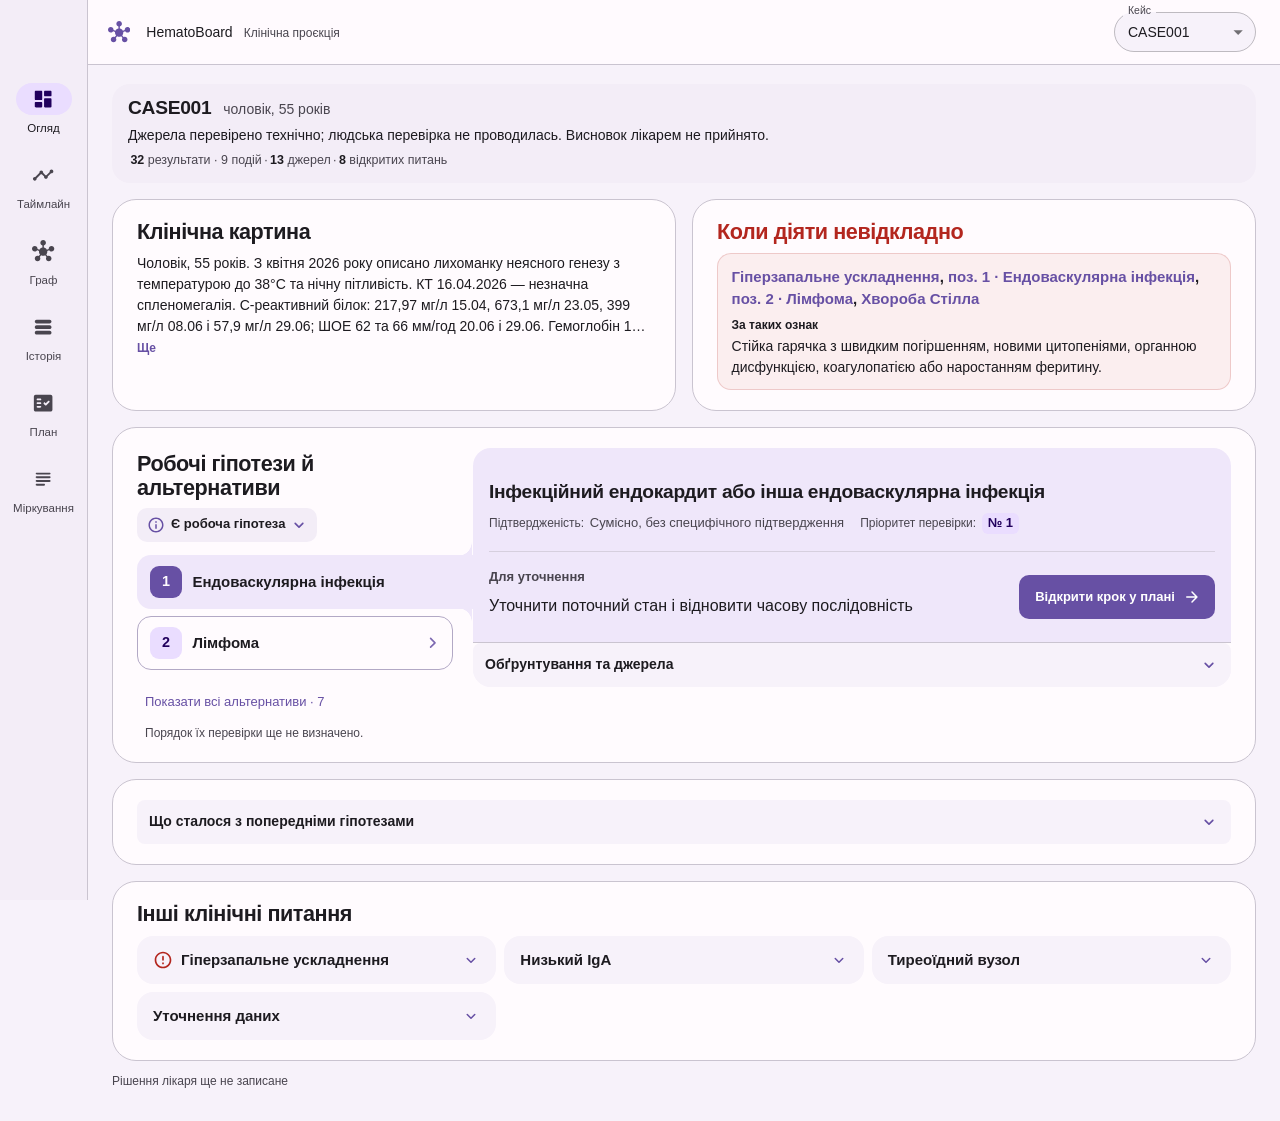
==== index.html @ 79c90463 "chore: publish dashboard 0.2.9.43" ====
<!doctype html>
<html lang="uk">
  <head>
    <meta charset="UTF-8" />
    <meta name="viewport" content="width=device-width, initial-scale=1.0" />
    <meta name="theme-color" content="#f9f7fb" />
    <meta name="description" content="HematoBoard v2 — read-only клінічна проєкція з джерельними опорами та протоколом міркувань." />
    <link rel="icon" href="./favicon.svg" type="image/svg+xml" />
    <title>HematoBoard v2 · Клінічна проєкція</title>
    <script type="module" crossorigin src="./assets/index-D1TiDuJR.js"></script>
    <link rel="stylesheet" crossorigin href="./assets/index-Dugd8cGP.css">
  </head>
  <body>
    <div id="root"></div>
  </body>
</html>
---- assets/index-Dugd8cGP.css ----
:root{--hb-font-sans:-apple-system, BlinkMacSystemFont, "Segoe UI", sans-serif;--hb-source-title-size:1rem;--hb-source-copy-size:.875rem;--hb-source-meta-size:.75rem;color:#1d1b20;font-synthesis:none;text-rendering:optimizelegibility;background:#f9f7fb}*{box-sizing:border-box}html,body,#root{max-width:100%;min-height:100%}html,body{overflow-x:clip}body{min-width:320px;min-height:100vh;margin:0}html,body,button,input,select,textarea{font-family:var(--hb-font-sans)}.hb-app{--hb-appbar-height:64px;--hb-surface:#fffbfe;--hb-surface-container-low:#f7f2fa;--hb-surface-container:#f3edf7;--hb-surface-container-high:#ece6f0;--hb-primary:#6750a4;--hb-primary-container:#eaddff;--hb-on-primary-container:#21005d;--hb-on-surface:#1d1b20;--hb-on-surface-variant:#49454f;--hb-outline-variant:#cac4d0;max-width:100%;min-height:100vh;color:var(--hb-on-surface);background:var(--hb-surface-container-low);overflow-x:clip}.hb-load-state{place-items:center;min-height:100vh;padding:1rem;display:grid}.hb-appbar{-webkit-backdrop-filter:blur(16px);backdrop-filter:blur(16px);margin-left:88px;width:calc(100% - 88px)!important;color:var(--hb-on-surface)!important;background:color-mix(in srgb, var(--hb-surface) 92%, transparent)!important}.hb-brand{flex:1;margin-left:.5rem!important;font-weight:500!important}.hb-brand span{color:var(--hb-on-surface-variant);margin-left:.45rem;font-size:.75rem;font-weight:400}.hb-case-selector{width:142px}.hb-case-selector .MuiInputBase-root{background:var(--hb-surface-container-low);border-radius:20px;height:40px}.hb-rail .MuiDrawer-paper{box-sizing:border-box;border:0;border-right:1px solid var(--hb-outline-variant);background:var(--hb-surface-container);align-items:center;width:88px}.hb-rail .MuiList-root{width:100%;padding:.75rem .5rem}.hb-rail .MuiTooltip-tooltip{max-width:180px}.hb-rail .MuiListItemButton-root{min-height:72px;color:var(--hb-on-surface-variant);border-radius:16px;flex-direction:column;justify-content:center;gap:.3rem;margin-bottom:.25rem;padding:.45rem .25rem}.hb-rail .MuiListItemButton-root.Mui-selected{color:var(--hb-on-surface);background:0 0}.hb-rail .MuiListItemButton-root.Mui-disabled{opacity:.42}.hb-rail .MuiListItemIcon-root{min-width:0;color:inherit}.hb-rail__indicator{border-radius:999px;place-items:center;width:56px;height:32px;display:grid}.hb-rail .Mui-selected .hb-rail__indicator{color:var(--hb-on-primary-container);background:var(--hb-primary-container)}.hb-rail .MuiListItemText-root{margin:0}.hb-rail .MuiListItemButton-root{padding-inline:0}.hb-rail .MuiListItemText-primary{text-align:center;white-space:nowrap;font-size:.72rem;font-weight:500}.hb-main{min-width:0;margin-left:88px}.hb-mobile-nav{display:none!important}.hb-canvas{padding-top:1.25rem;padding-bottom:2rem}.hb-case-strip{gap:.3rem;padding:.75rem 1rem;display:grid;background:var(--hb-surface-container)!important;border-radius:18px!important}.hb-case-demographics{color:var(--hb-on-surface-variant);font-size:.875rem}.hb-case-caveat.MuiTypography-root{color:var(--hb-on-surface-variant);line-height:1.4}.hb-case-summary .hb-clamp__text{max-width:96ch;color:var(--hb-on-surface-variant);margin:0;font-size:.82rem;line-height:1.5}.hb-case-counts{color:var(--hb-on-surface-variant);flex-wrap:wrap;align-items:baseline;margin:0;font-size:.78rem;line-height:1.6;display:flex}.hb-case-count{color:inherit;font:inherit;cursor:pointer;background:0 0;border:0;border-radius:6px;padding:0 .15rem}.hb-case-count:hover:not(:disabled){color:var(--hb-primary);text-underline-offset:.2em;text-decoration:underline}.hb-case-count:focus-visible{outline:2px solid var(--hb-primary);outline-offset:1px}.hb-case-count:disabled{cursor:default}@media (pointer:coarse){.hb-clamp__toggle,.hb-arg__more,.hb-arg__source{position:relative}.hb-clamp__toggle:after,.hb-arg__more:after,.hb-arg__source:after{content:"";position:absolute;inset:-14px 0}}.hb-case-counts b{color:var(--hb-on-surface);font-variant-numeric:tabular-nums;font-weight:700}.hb-case-counts>span:first-child b{padding-inline-start:.15rem}.hb-clamp__text[data-expanded=false]{-webkit-line-clamp:var(--hb-clamp-lines,3);-webkit-box-orient:vertical;display:-webkit-box;overflow:hidden}.hb-clamp__toggle{color:var(--hb-primary);font:inherit;cursor:pointer;background:0 0;border:0;padding:0;font-size:.75rem;font-weight:600}.hb-clamp__toggle:hover{text-underline-offset:.2em;text-decoration:underline}.hb-clamp__toggle:focus-visible{outline:2px solid var(--hb-primary);outline-offset:2px;border-radius:4px}.hb-scope-alert{margin-top:1rem}.hb-data{border:1px solid var(--hb-outline-variant);margin-top:1rem;padding:1.5rem;background:var(--hb-surface)!important;border-radius:24px!important}.hb-section-heading,.hb-table-summary{justify-content:space-between;align-items:center;gap:1.5rem;display:flex}.hb-section-heading>div:first-child{max-width:78ch}.hb-section-heading .MuiTextField-root{flex:none;width:220px}.hb-table-summary{margin-top:1.5rem}.hb-table-summary__note.MuiTypography-root{color:var(--hb-on-surface-variant);font-size:.78rem}.hb-measurement-table{border:1px solid var(--hb-outline-variant);border-radius:12px;max-height:620px;margin-top:1rem;overflow:auto}.hb-measurement-table .MuiTable-root{min-width:600px}.hb-measurement-table .MuiTableCell-head{background:var(--hb-surface-container);font-size:.72rem;font-weight:500}.hb-measurement-value{font-variant-numeric:tabular-nums;min-width:118px}.hb-value-button{font-variant-numeric:tabular-nums;justify-items:center;min-width:88px!important;min-height:52px!important;padding:.35rem .75rem!important;display:grid!important}.hb-value-button strong,.hb-value-button em,.hb-value-button small{display:block}.hb-value-button strong{color:var(--hb-on-primary-container);font-size:.98rem;font-weight:750;line-height:1.1}.hb-value-button em{color:#c5232a;text-transform:uppercase;font-size:.62rem;font-style:normal;font-weight:750;line-height:1.2}.hb-value-button small{color:var(--hb-on-surface-variant);margin-top:.15rem;font-size:.66rem;font-weight:550;line-height:1.2}.hb-value-button small[data-reference=registry]{opacity:.85;font-style:italic}.hb-measurement-value[data-status=low],.hb-measurement-value[data-status=high]{background:#fff0f1;border-bottom:2px solid #d7282f}.hb-trend-gallery{margin:1.35rem 0 1.6rem}.hb-trend-gallery>.MuiTypography-h2{margin-bottom:.15rem}.hb-trend{border:1px solid var(--hb-outline-variant);background:var(--hb-surface);border-radius:14px;flex-direction:column;padding:.75rem .85rem .6rem;display:flex}.hb-trend__head{justify-content:space-between;align-items:baseline;gap:.5rem;display:flex}.hb-trend__head h3{color:var(--hb-on-surface);text-overflow:ellipsis;white-space:nowrap;margin:0;font-size:.82rem;font-weight:650;line-height:1.25;overflow:hidden}.hb-trend__head span{color:var(--hb-on-surface-variant);flex:none;font-size:.68rem}.hb-trend__chart{width:100%;height:auto;margin-top:.5rem;display:block}.hb-trend__band{fill:color-mix(in srgb, var(--hb-primary) 14%, transparent)}.hb-trend__limit{stroke:color-mix(in srgb, var(--hb-primary) 45%, transparent);stroke-dasharray:3 3;stroke-width:1px}.hb-trend__limit-label{fill:var(--hb-on-surface-variant);font-variant-numeric:tabular-nums;font-size:10.6px}.hb-trend__axis{fill:var(--hb-on-surface-variant);font-size:10.6px}.hb-trend__line{fill:none;stroke:var(--hb-primary);stroke-width:1.8px;stroke-linecap:round;stroke-linejoin:round}.hb-trend[data-mode=sequence] .hb-trend__line{stroke-dasharray:4 3}.hb-trend__point{fill:var(--hb-primary)}.hb-trend__point[data-last=true]{stroke:var(--hb-surface);stroke-width:1.6px}.hb-trend__point[data-status=high],.hb-trend__point[data-status=low]{fill:#c5232a}.hb-trend__chart[data-band=registry] .hb-trend__band{fill:color-mix(in srgb, var(--hb-primary) 13%, transparent)}.hb-trend__chart[data-band=registry] .hb-trend__limit{stroke:color-mix(in srgb, var(--hb-on-surface-variant) 50%, transparent);stroke-dasharray:2 4}.hb-trend__axis-line{stroke:var(--hb-outline-variant);stroke-width:1px}.hb-trend__guide{stroke:color-mix(in srgb, var(--hb-primary) 60%, transparent);stroke-dasharray:2 2.5;stroke-width:1.1px}.hb-trend__value-label{fill:var(--hb-on-surface);font-variant-numeric:tabular-nums;font-size:11px;font-weight:650}.hb-trend__value-label[data-status=high],.hb-trend__value-label[data-status=low]{fill:#c5232a}.hb-trend__point[data-registry=outside]{fill:#b26a00}.hb-trend__point[data-registry=sex_ambiguous]{fill:var(--hb-surface);stroke:#b26a00;stroke-width:1.8px}.hb-trend__value-label[data-registry=outside]{fill:#b26a00}.hb-trend__value-label[data-registry=sex_ambiguous]{fill:#8a5300}.hb-trend__flag{font-size:.66rem;font-weight:600}.hb-trend__flag[data-kind=outside]{color:#b26a00}.hb-trend__flag[data-kind=sex]{color:var(--hb-on-surface-variant);font-weight:500}.hb-trend__value-caption{color:var(--hb-on-surface-variant);font-size:.62rem}.hb-trend__foot{flex-wrap:wrap;align-items:baseline;gap:.35rem .6rem;margin-top:.35rem;display:flex}.hb-trend__value{color:inherit;cursor:pointer;font:inherit;background:0 0;border:0;border-radius:8px;align-items:baseline;gap:.35rem;padding:.1rem .3rem;display:inline-flex}.hb-trend__value:hover{background:var(--hb-surface-container)}.hb-trend__value strong{color:var(--hb-on-primary-container);font-variant-numeric:tabular-nums;font-size:1.02rem;font-weight:750}.hb-trend__value small{color:var(--hb-on-surface-variant);font-size:.68rem}.hb-trend__value[data-status=high] strong,.hb-trend__value[data-status=low] strong,.hb-trend__value[data-status=high] small,.hb-trend__value[data-status=low] small{color:#c5232a}.hb-trend__delta,.hb-trend__note{color:var(--hb-on-surface-variant);font-variant-numeric:tabular-nums;font-size:.68rem}.hb-run-id{color:var(--hb-on-surface-variant);overflow-wrap:anywhere;display:block;margin-top:.75rem!important}.hb-run-id.MuiTypography-root,.hb-history-criteria .MuiTypography-caption{font-size:.75rem}.hb-candidate-alert{margin:0}.hb-evidence-corpus,.hb-gap-list,.hb-workup-panel{border:1px solid var(--hb-outline-variant);overflow:hidden;background:var(--hb-surface)!important;border-radius:24px!important}.hb-evidence-corpus{padding:1.5rem}.hb-evidence-corpus__grid{grid-template-columns:minmax(0,1fr);align-items:start;gap:0;margin-top:.75rem;display:grid}.hb-evidence-corpus__grid>article{border-top:1px solid var(--hb-outline-variant);overflow-wrap:anywhere;grid-template-columns:11rem minmax(0,1fr);align-content:start;gap:.2rem 1rem;min-width:0;padding:.8rem .25rem;display:grid}.hb-evidence-corpus__grid>article>.hb-source-card__header{grid-row:span 2;align-self:start}.hb-evidence-corpus__grid>article>:not(.hb-source-card__header){grid-column:2}.hb-source-card__header{flex-wrap:wrap;justify-content:space-between;align-items:center;gap:.5rem;display:flex}.hb-source-card__propositions{gap:.75rem;display:grid}.hb-source-card__propositions>section{border-top:1px solid var(--hb-outline-variant);gap:.35rem;padding-top:.75rem;display:grid}.hb-source-card__propositions>section:first-child{border-top:0;padding-top:0}.hb-source-count.MuiChip-root{height:28px;color:var(--hb-on-surface-variant);background:var(--hb-surface)}.hb-evidence-corpus__grid .MuiChip-root{width:fit-content;max-width:100%}.hb-source-card{font-family:var(--hb-font-sans)}.hb-source-card .MuiTypography-root.hb-source-title{font-family:var(--hb-font-sans);font-size:var(--hb-source-title-size);letter-spacing:0;margin:0;font-weight:700;line-height:1.35}.hb-source-card .MuiTypography-root.hb-source-copy{font-family:var(--hb-font-sans);font-size:var(--hb-source-copy-size);letter-spacing:0;margin:0;font-weight:400;line-height:1.55}.hb-source-card .MuiTypography-root.hb-source-copy--secondary{font-size:var(--hb-source-copy-size);line-height:1.55}.hb-source-card .MuiTypography-root.hb-source-meta{color:var(--hb-on-surface-variant);font-family:var(--hb-font-sans);font-size:var(--hb-source-meta-size);letter-spacing:0;margin:0;font-weight:400;line-height:1.4}.hb-source-card .MuiButton-root,.hb-source-action.MuiButton-root,.hb-source-chip .MuiChip-label{font-family:var(--hb-font-sans);font-size:var(--hb-source-meta-size);font-weight:600;line-height:1.4}.hb-source-chip.MuiChip-clickable{min-height:32px;text-decoration:none}.hb-source-chip.MuiChip-clickable .MuiChip-icon{width:15px;height:15px;margin-left:7px}.hb-source-chip.MuiChip-clickable:focus-visible{outline:3px solid color-mix(in srgb, var(--hb-primary) 35%, transparent);outline-offset:2px}.hb-gaps{grid-template-columns:minmax(0,.8fr) minmax(0,1.2fr);align-items:start;gap:1rem;margin-top:1rem;display:grid}.hb-gap-list,.hb-workup-panel{padding:1.5rem}.hb-panel-title.MuiTypography-root{letter-spacing:-.02em;font-size:1.35rem;font-weight:600;line-height:1.12}.hb-gap-list .MuiAccordion-root{background:var(--hb-surface-container-low);border:0;margin-top:.5rem;border-radius:16px!important}.hb-gap-list .MuiAccordion-root:before{display:none}.hb-gap-list .MuiAccordion-root.Mui-expanded{background:var(--hb-surface-container)}.hb-gap-list .MuiAccordionSummary-root{border-radius:16px;min-height:58px;padding-inline:.85rem}.hb-gap-list .MuiAccordionDetails-root{padding:0 .85rem .9rem}.hb-gap-list .MuiAccordionSummary-content{align-items:flex-start;margin-block:.75rem}.hb-gap-list .MuiAccordionSummary-root .MuiChip-root{height:24px;margin-top:.05rem;font-size:.7rem}.hb-gap-summary.MuiTypography-root{flex:1;min-width:0;margin-inline-start:.75rem;font-size:.82rem;font-weight:500;line-height:1.4}.hb-gap-rationale.MuiTypography-root{font-size:.8rem;line-height:1.5}.hb-gap-sources{flex-wrap:wrap;gap:.4rem;margin-top:.7rem}.hb-workup-list{gap:.75rem;margin-top:1rem;display:grid}.hb-workup-item.MuiCard-root{background:var(--hb-surface-container-low);border-radius:18px}.hb-workup-item .MuiCardContent-root{padding:1rem}.hb-workup-item .MuiCardContent-root:last-child{padding-bottom:1rem}.hb-workup-group{--zone-bg:var(--hb-surface-container-low);--zone-ink:var(--hb-on-surface-variant);background:var(--zone-bg);border-radius:20px;margin-top:1rem;padding:.85rem}.hb-workup-group[data-priority=critical]{--zone-bg:#fbeeef;--zone-ink:#a4323c}.hb-workup-group[data-priority=high]{--zone-bg:#fcf3e4;--zone-ink:#875300}.hb-workup-group[data-priority=medium]{--zone-bg:#ecf2fa;--zone-ink:#2d5a88}.hb-workup-group[data-priority=conditional]{--zone-bg:#f2eef7;--zone-ink:#5c5470}.hb-workup-group__title.MuiTypography-root{color:var(--zone-ink);letter-spacing:.04em;text-transform:uppercase;padding-inline:.35rem;font-size:.75rem;font-weight:700}.hb-workup-group .hb-workup-list{margin-top:.6rem}.hb-workup-group .hb-workup-item.MuiCard-root{background:var(--hb-surface)}.hb-workup-group .hb-workup-necessity.MuiTypography-root{color:var(--zone-ink)}.hb-workup-necessity.MuiTypography-root{color:var(--hb-primary);letter-spacing:.02em;font-size:.75rem;font-weight:700;line-height:1.3;display:block}.hb-workup-targets-line{color:var(--hb-on-surface-variant);overflow-wrap:anywhere;margin:.45rem 0 0;font-size:.8125rem;line-height:1.5}.hb-workup-targets-line .hb-arg__link{font-weight:500}.hb-workup-rationale-block .hb-clamp__toggle{margin-top:.3rem}.hb-workup-sources-line{border-top:1px solid var(--hb-outline-variant);flex-wrap:wrap;align-items:baseline;gap:.2rem .9rem;margin:.85rem 0 0;padding-top:.7rem;display:flex}.hb-workup-sources-line__label{color:var(--hb-on-surface-variant);font-size:.75rem;font-weight:600}.hb-source-inline-title{min-width:0;color:var(--hb-primary);font-family:var(--hb-font-sans);overflow-wrap:anywhere;font-size:13px;font-weight:500;line-height:1.45;text-decoration:none}a.hb-source-inline-title:hover{text-underline-offset:.2em;text-decoration:underline}span.hb-source-inline-title{color:var(--hb-on-surface-variant)}.hb-gap-number.MuiChip-root{border-color:var(--hb-outline-variant);color:var(--hb-on-surface-variant);background:0 0;font-weight:650}.hb-gaps>.hb-evidence-corpus{scroll-margin-top:calc(var(--hb-appbar-height) + 16px);grid-column:1/-1}.hb-workup-title.MuiTypography-root{letter-spacing:-.015em;margin-top:1rem;font-size:1.2rem;font-weight:650;line-height:1.2}.hb-workup-rationale.MuiTypography-root,.hb-workup-trigger.MuiTypography-root{color:var(--hb-on-surface-variant);margin-top:.7rem;font-size:.85rem;line-height:1.5}.hb-workup-item .MuiDivider-root{margin-block:.9rem}.hb-source-chip--detailed.MuiChip-root{background:color-mix(in srgb, currentColor 4%, var(--hb-surface));max-width:100%;height:auto;min-height:32px}.hb-source-chip--detailed .MuiChip-label{text-overflow:ellipsis;white-space:nowrap;min-width:0;overflow:hidden}.hb-v1-overview-wrap{gap:1rem;margin-top:1rem;display:grid}.hb-hypothesis-comparison{border:0;border-top:1px solid var(--hb-outline-variant);min-width:0;scroll-margin-top:calc(var(--hb-appbar-height) + 16px);background:0 0;border-radius:0}.hb-hypothesis-comparison>summary,.hb-history-context>summary,.hb-history-criteria-disclosure>summary{cursor:pointer;padding:.8rem;font-size:.875rem;font-weight:600}.hb-hypothesis-comparison li{overflow-wrap:anywhere;margin-bottom:.65rem}.hb-hypothesis-comparison ul{padding-left:1rem}.hb-history-context,.hb-history-criteria-disclosure{margin-bottom:1rem}.hb-v1-leading__fact details>summary,.hb-event-results>summary{cursor:pointer;padding:.5rem 0;font-size:.85rem}.mui-timeline[data-authority=patient_graph] .mui-timeline__monitor{grid-template-rows:auto;grid-template-columns:minmax(0,1fr);height:auto;overflow:visible}@media (width>=1101px){.hb-evidence-graph__inspector{align-self:start;max-height:calc(100dvh - 144px);position:sticky;top:128px;overflow:auto}}.hb-v1-timeline,.hb-v1-graph{border:1px solid var(--hb-outline-variant);overflow:hidden;background:var(--hb-surface)!important;border-radius:24px!important}.hb-v1-leading__headline>.MuiChip-root{width:fit-content;max-width:100%;height:auto;min-height:24px}.hb-v1-leading__headline>.MuiChip-root .MuiChip-label{white-space:normal;padding-block:.25rem;line-height:1.35}.hb-item-evidence{grid-template-columns:repeat(2,minmax(0,1fr));gap:.5rem;padding:0 1rem;display:grid}.hb-item-evidence>div{border:1px solid #0000;border-radius:14px;min-width:0;padding:.9rem 1rem}.hb-item-evidence__support{background:#eef7f1;border-color:#2f8a5438!important}.hb-item-evidence__refute{background:#fbf0f2;border-color:#b3475a38!important}.hb-v1-leading__headline>.hb-workup-rationale{max-width:85ch}.hb-item-evidence:has(>[data-empty=true]){grid-template-columns:minmax(0,1fr)}.hb-item-evidence>[data-empty=true]{background:var(--hb-surface);flex-wrap:wrap;align-items:baseline;gap:.4rem 1rem;padding-block:.75rem;display:flex;border-color:var(--hb-island-line)!important}.hb-item-evidence>[data-empty=true] .hb-item-heading,.hb-item-evidence>[data-empty=true] .hb-arg__empty{margin:0}.hb-item-limits{grid-template-columns:repeat(2,minmax(0,1fr));gap:.5rem;padding:.5rem 1rem 0;display:grid}.hb-item-limits:has(>div:only-child){grid-template-columns:minmax(0,1fr)}.hb-item-limits>div{border:1px solid var(--hb-island-line);background:var(--hb-surface);border-radius:14px;min-width:0;padding:.9rem 1rem}.hb-item-limits ul{margin:0;padding-left:1.05rem}.hb-item-limits li{color:var(--hb-on-surface-variant);overflow-wrap:anywhere;margin:0 0 .35rem;font-size:.8125rem;line-height:1.5}.hb-item-heading.MuiTypography-root{color:var(--hb-on-surface);letter-spacing:0;margin:0 0 .35rem;font-size:.9375rem;font-weight:650;line-height:1.35}.hb-item-evidence__support .hb-item-heading.MuiTypography-root{color:#286b42}.hb-item-evidence__refute .hb-item-heading.MuiTypography-root{color:#93404e}.hb-item-evidence>[data-empty=true] .hb-item-heading.MuiTypography-root{color:var(--hb-on-surface-variant)}.hb-arg-list{display:grid}.hb-v1-leading__fact.hb-arg{border-bottom:1px solid color-mix(in srgb, var(--hb-outline-variant) 70%, transparent);gap:.3rem;padding:.7rem 0;display:grid}.hb-v1-leading__fact.hb-arg:last-child{border-bottom:0}.hb-arg__text{gap:.15rem;max-width:80ch;display:grid}.hb-arg__text strong,.hb-arg__text p{overflow-wrap:anywhere;margin:0;font-size:.875rem;line-height:1.5}.hb-arg__text strong{color:var(--hb-on-surface);font-weight:650}.hb-arg__text p{color:var(--hb-on-surface)}.hb-arg__text strong+p{color:var(--hb-on-surface-variant)}.hb-arg__meta{color:var(--hb-on-surface-variant);justify-items:start;gap:.3rem;font-size:.75rem;line-height:1.45;display:grid}.hb-arg__chips{flex-wrap:wrap;gap:.3rem .35rem;display:flex}.hb-arg__provenance{flex-wrap:wrap;align-items:center;gap:.2rem .85rem;display:flex}.hb-arg__kind{background:var(--hb-surface-container);color:var(--hb-on-surface-variant);white-space:nowrap;border-radius:6px;align-items:center;padding:.05rem .45rem;font-size:.75rem;font-weight:600;line-height:1.5;display:inline-flex}.hb-arg__kind[data-kind=specific_confirmation]{background:color-mix(in srgb, #16833a 12%, var(--hb-surface));color:#286b42}.hb-arg__kind[data-kind=direct_counterevidence]{background:color-mix(in srgb, #c9212e 10%, var(--hb-surface));color:#93404e}.hb-arg__origin{color:#7a4a00;white-space:nowrap;background:#fbf0dc;border-radius:6px;align-items:center;padding:.05rem .45rem;font-size:.75rem;font-weight:600;line-height:1.5;display:inline-flex}.hb-arg__source{color:var(--hb-on-surface-variant);font:inherit;cursor:pointer;text-align:left;background:0 0;border:0;align-items:center;gap:.2rem;padding:0;display:inline-flex}.hb-arg__source svg{width:14px;height:14px;color:var(--hb-primary);flex:none}.hb-arg__source:hover{color:var(--hb-primary);text-underline-offset:2px;text-decoration:underline}.hb-arg__source:focus-visible{outline:2px solid var(--hb-primary);outline-offset:2px;border-radius:3px}.hb-arg__link{color:var(--hb-primary);font:inherit;cursor:pointer;text-align:left;background:0 0;border:0;padding:0;font-weight:600}.hb-arg__link:hover{text-decoration:underline}.hb-arg__link:focus-visible{outline:2px solid var(--hb-primary);outline-offset:2px;border-radius:3px}.hb-arg__details{border-left:2px solid var(--hb-outline-variant);color:var(--hb-on-surface-variant);margin-top:.15rem;padding:.5rem .75rem;font-size:.8125rem;line-height:1.5}.hb-arg__details[hidden]{display:none}.hb-arg__details ul{margin:.25rem 0;padding-left:1rem}.hb-arg__details p{margin:.2rem 0}.hb-arg__hint{font-style:italic}.hb-arg__empty{color:var(--hb-on-surface-variant);margin:.5rem 0 0;font-size:.8125rem}.hb-candidate-notice{max-width:80ch;margin:.45rem 0 0;font-size:.8125rem;line-height:1.45}.hb-comparison-content{padding:0 .8rem 1rem;font-size:.875rem;line-height:1.5}.hb-comparison-heading{flex-wrap:wrap;align-items:center;gap:.75rem 1.5rem;margin:.5rem 0;display:flex}.hb-comparison-heading h3{overflow-wrap:anywhere;flex-wrap:wrap;flex:1;gap:.35rem 1.25rem;min-width:0;margin:0;font-size:1rem;font-weight:650;display:flex}.hb-comparison-pair-name{align-items:center;gap:.45rem;display:inline-flex}.hb-comparison-pair-name b,.hb-comparison-column-headings b,.hb-comparison-mobile-label{background:var(--hb-primary);width:1.35rem;height:1.35rem;color:var(--hb-surface);font-variant-numeric:tabular-nums;border-radius:6px;flex:none;place-items:center;font-size:.75rem;font-weight:700;display:inline-grid}.hb-comparison-column-headings strong{align-items:center;gap:.45rem;display:inline-flex}.hb-comparison-heading .MuiTextField-root{flex:0 22rem;min-width:200px;max-width:100%}.hb-comparison-tabs{border-bottom:1px solid var(--hb-outline-variant);margin-bottom:1rem}.hb-comparison-tabs .MuiTab-root{text-transform:none;letter-spacing:0;min-width:0;padding-inline:1rem;font-size:.875rem}.hb-comparison-column-headings,.hb-comparison-argument__row{grid-template-columns:minmax(0,1.5fr) repeat(2,minmax(0,1fr));align-items:start;gap:1rem;display:grid}.hb-comparison-column-headings{color:var(--hb-on-surface-variant);border-bottom:1px solid var(--hb-outline-variant);padding:.4rem 0 .75rem;font-size:.8125rem}.hb-hypothesis-comparison .hb-comparison-arguments{margin:0;padding:0;list-style:none}.hb-hypothesis-comparison .hb-comparison-argument{border-bottom:1px solid var(--hb-outline-variant);margin:0;padding:1rem 0}.hb-comparison-argument__source>strong{color:var(--hb-on-surface-variant);font-size:.75rem;font-weight:600}.hb-comparison-source-copy{-webkit-line-clamp:2;-webkit-box-orient:vertical;margin:.25rem 0 0;font-size:.875rem;font-weight:400;line-height:1.5;display:-webkit-box;overflow:hidden}.hb-comparison-argument[data-expanded=true] .hb-comparison-source-copy{display:block}.hb-comparison-verdict{flex-wrap:wrap;align-items:start;gap:.35rem;padding-top:.2rem;display:flex}.hb-comparison-status{background:var(--hb-surface-container-low);color:var(--hb-on-surface-variant);border-radius:6px;padding:.2rem .5rem;font-size:.8125rem;font-weight:600;line-height:1.4;display:inline-flex}.hb-comparison-status[data-direction=support]{color:#286b42;background:#edf6f0}.hb-comparison-status[data-direction=refute]{color:#93404e;background:#fbf0f2}.hb-comparison-status[data-direction=neutral]{color:#4d5867;background:#edf0f4}.hb-comparison-unassessed{color:var(--hb-on-surface-variant);padding-block:.2rem;font-size:.8125rem}.hb-comparison-mobile-label{display:none}.hb-comparison-argument__actions{gap:1rem;margin-top:.5rem;font-size:.8125rem;display:flex}.hb-comparison-argument__actions button{min-height:32px}.hb-comparison-pair{grid-template-columns:repeat(2,minmax(0,1fr));gap:1rem 2rem;display:grid}.hb-comparison-pair[hidden],.hb-comparison-content [role=tabpanel][hidden]{display:none}.hb-comparison-argument__details{background:var(--hb-surface-container-low);margin-top:.5rem;padding:1rem}.hb-comparison-argument__details h4,.hb-comparison-uncertainties h3{margin:0 0 .6rem;font-size:.875rem}.hb-comparison-argument__details p,.hb-comparison-uncertainties p{margin:.5rem 0}.hb-comparison-uncertainties h4{color:var(--hb-on-surface-variant);margin:1.2rem 0 .5rem;font-size:.8125rem}.hb-comparison-note{color:var(--hb-on-surface-variant);margin:.75rem 0 0;font-size:.8125rem}.hb-comparison-workup>details{border-bottom:1px solid var(--hb-outline-variant);padding-bottom:.5rem}.hb-comparison-workup>details>summary{background:0 0;padding:.8rem 0;font-size:.875rem}.hb-comparison-workup>details>p{max-width:85ch}.hb-comparison-outcome{max-width:95ch;padding:.8rem 0}.hb-comparison-outcome+.hb-comparison-outcome{border-top:1px solid var(--hb-outline-variant)}.hb-comparison-outcome h4,.hb-comparison-outcome p{margin:0 0 .5rem;font-size:.875rem}@media (width<=760px){.hb-comparison-content{padding-inline:0}.hb-comparison-heading{align-items:stretch}.hb-comparison-heading .MuiTextField-root{flex-basis:100%}.hb-comparison-tabs .MuiTab-root{flex:auto;min-width:0;padding-inline:.3rem;font-size:.8125rem}.hb-comparison-column-headings{display:none}.hb-comparison-argument__row{grid-template-columns:repeat(2,minmax(0,1fr));gap:.75rem}.hb-comparison-argument__source{grid-column:1/-1}.hb-comparison-argument__actions button{min-height:44px}.hb-comparison-mobile-label{display:inline-grid}.hb-comparison-verdict{grid-template-columns:auto minmax(0,1fr);place-items:center start;gap:.25rem .35rem;display:grid}.hb-comparison-verdict>:not(.hb-comparison-mobile-label){grid-column:2;max-width:100%}.hb-comparison-pair{grid-template-columns:minmax(0,1fr)}}.hb-source-card__details>summary{width:fit-content;color:var(--hb-primary);cursor:pointer;margin:.15rem 0 .25rem;font-size:.75rem;font-weight:600}.hb-source-card__details[open]>summary{margin-bottom:.5rem}.hb-v1-diff__reviewed{border-top:1px solid var(--hb-outline-variant)}.hb-v1-diff__reviewed>summary{cursor:pointer;grid-template-columns:minmax(0,1fr) auto auto;align-items:center;gap:.65rem;min-height:64px;padding:.8rem 1rem;list-style:none;display:grid}.hb-v1-diff__reviewed>summary::-webkit-details-marker{display:none}.hb-v1-diff__reviewed>summary:focus-visible{outline:3px solid color-mix(in srgb, var(--hb-primary) 35%, transparent);outline-offset:-3px}.hb-v1-diff__reviewed>summary>span:first-child{min-width:0}.hb-v1-diff__reviewed>summary strong{font-size:.86rem;line-height:1.35;display:block}.hb-v1-diff__reviewed>summary small{color:var(--hb-on-surface-variant);margin-top:.16rem;font-size:.7rem;line-height:1.4;display:block}.hb-v1-diff__reviewed-count{color:var(--hb-on-surface-variant);white-space:nowrap;font-variant-numeric:tabular-nums;font-size:.68rem;font-weight:600}.hb-v1-diff__reviewed>summary .MuiSvgIcon-root{color:var(--hb-primary);transition:rotate .16s ease-out}.hb-v1-diff__reviewed[open]>summary .MuiSvgIcon-root{rotate:180deg}.hb-v1-diff__reviewed-list{border-top:1px solid var(--hb-outline-variant)}.hb-v1-diff__reviewed-list article{border-bottom:1px solid var(--hb-outline-variant);padding:.9rem 1rem}.hb-v1-diff__reviewed-list article:last-child{border-bottom:0}.hb-v1-diff__reviewed-list article>header{align-items:start;gap:.5rem;display:grid}.hb-v1-diff__reviewed-list article>header>strong{min-width:0;font-size:.84rem;line-height:1.45}.hb-v1-diff__status.MuiChip-root{border-color:var(--hb-outline);background:var(--hb-surface-container-low);height:25px;color:var(--hb-on-surface-variant);justify-self:start}.hb-v1-diff__status .MuiChip-label{padding-inline:.52rem;font-size:.75rem;font-weight:700}.hb-v1-diff__status--conditional.MuiChip-root{color:#72540b;background:#fbf5e8;border-color:#d6b969}.hb-v1-diff__status--deactivated.MuiChip-root{color:#93404e;background:#fff4f6;border-color:#d99ba5}.hb-v1-diff__reviewed-list article p{color:var(--hb-on-surface-variant);margin:.5rem 0 0;font-size:.8125rem;line-height:1.5}.hb-v1-diff__reviewed-list article p.hb-v1-diff__reviewed-trigger{color:var(--hb-on-surface)}.hb-v1-diff>footer span:before,.hb-v1-graph__legend span:before{content:"";vertical-align:middle;background:#85818d;width:1.7rem;height:3px;margin-right:.4rem;display:inline-block}.hb-v1-diff>footer [data-direction=support]:before,.hb-v1-graph__legend [data-direction=support]:before{background:#218345}.hb-v1-diff>footer [data-direction=refute]:before,.hb-v1-graph__legend [data-direction=refute]:before{background:#c5232f}.hb-v1-timeline{margin-top:1rem;padding:1.5rem}.hb-v1-timeline__monitor{border:1px solid var(--hb-outline-variant);background:var(--hb-outline-variant);border-radius:16px;grid-template-columns:minmax(290px,.76fr) minmax(0,1.54fr);min-height:350px;display:grid;overflow:visible}.hb-v1-timeline__visual{background-color:color-mix(in srgb, var(--hb-primary-container) 36%, var(--hb-surface));background-image:linear-gradient(color-mix(in srgb, var(--hb-primary) 10%, transparent) 1px, transparent 1px), linear-gradient(90deg, color-mix(in srgb, var(--hb-primary) 10%, transparent) 1px, transparent 1px);background-size:48px 48px;border-radius:15px 0 0 15px;place-items:center;min-height:350px;padding:1rem;display:grid;overflow:hidden}.hb-v1-timeline__visual img{object-fit:contain;opacity:.2;width:auto;max-width:100%;height:100%;max-height:320px;display:block}.hb-v1-timeline__readout{background:var(--hb-surface);border-radius:0 15px 15px 0;min-width:0;min-height:350px;padding:.85rem 1rem 1rem;overflow:visible}.hb-v1-timeline__readout>header{flex-wrap:wrap;align-items:center;gap:.4rem .6rem;display:flex}.hb-v1-timeline__readout>header time{background:var(--hb-primary-container);color:var(--hb-on-primary-container);font-variant-numeric:tabular-nums;border-radius:8px;padding:.45rem .65rem;font-size:.76rem;font-weight:700}.hb-v1-timeline__readout>header>span{color:var(--hb-on-surface-variant);font-size:.76rem}.hb-v1-timeline__readout>header .MuiButton-root{min-height:28px;margin-left:auto;padding-inline:0}.hb-v1-timeline__facts{flex-wrap:wrap;margin-top:.35rem}.hb-v1-timeline__readout>.MuiTypography-h2{letter-spacing:-.03em;overflow-wrap:anywhere;max-width:38ch;margin-top:.65rem;font-size:clamp(1.25rem,2vw,1.75rem);line-height:1.18}.hb-v1-timeline__summary{overflow-wrap:anywhere;max-width:76ch;margin-top:.5rem!important;font-size:.8rem!important;line-height:1.55!important}.hb-v1-timeline__detail-grid{border:1px solid var(--hb-outline-variant);background:var(--hb-outline-variant);border-radius:8px;grid-template-columns:repeat(2,minmax(0,1fr));gap:1px;margin-top:.55rem;display:grid;overflow:hidden}.hb-v1-timeline__detail-grid section{background:var(--hb-surface-container-low);min-width:0;box-shadow:inset 0 3px var(--hb-primary);padding:.55rem .65rem}.hb-v1-timeline__detail-grid section+section{box-shadow:inset 0 3px #7d5260}.hb-v1-timeline__detail-grid h3{font-size:.76rem}.hb-v1-timeline__detail-grid p{color:var(--hb-on-surface-variant);margin:.45rem 0 0;font-size:.7rem}.hb-v1-timeline__detail-grid button{border:0;border-top:1px solid var(--hb-outline-variant);background:var(--hb-surface);width:100%;color:inherit;text-align:left;cursor:pointer;grid-template-columns:auto minmax(0,1fr) auto;align-items:center;gap:.4rem;padding:.35rem .45rem;display:grid}.hb-v1-timeline__detail-grid button:first-of-type{margin-top:.35rem}.hb-v1-timeline__detail-grid button>span{border-radius:4px;padding:.2rem .35rem;font-size:.62rem;font-weight:700}.hb-v1-timeline__detail-grid button>span[data-direction=support]{color:#16763a;background:#e7f5eb}.hb-v1-timeline__detail-grid button>span[data-direction=refute]{color:#bd2531;background:#ffebed}.hb-v1-timeline__detail-grid button>span[data-direction=neutral]{color:var(--hb-on-surface-variant);background:var(--hb-surface-container-high)}.hb-v1-timeline__detail-grid button>strong{overflow-wrap:anywhere;min-width:0;font-size:.69rem;line-height:1.35}.hb-v1-timeline__detail-grid button .MuiSvgIcon-root{color:var(--hb-primary);font-size:.9rem}.hb-v1-timeline__transport{padding:0 .85rem .75rem}.hb-v1-timeline__transport>header{justify-content:space-between;align-items:center;gap:1rem;min-height:52px;display:flex}.hb-v1-timeline__transport>header>div{color:var(--hb-on-surface-variant);grid-template-columns:auto 180px 3rem;align-items:center;gap:.65rem;display:grid}.hb-v1-timeline__stage{border:1px solid var(--hb-outline-variant);grid-template-columns:152px minmax(0,1fr);height:206px;display:grid;overflow:hidden}.hb-v1-timeline__stage>aside{z-index:3;background:var(--hb-surface-container);border-right:1px solid var(--hb-outline);grid-template-rows:32px repeat(5,25px) 48px;display:grid}.hb-v1-timeline__stage>aside>span{border-bottom:1px solid var(--hb-outline-variant);justify-content:space-between;align-items:center;padding:0 .65rem;font-size:.68rem;font-weight:600;display:flex}.hb-v1-timeline__stage>aside>span:nth-child(odd){background:var(--hb-surface)}.hb-v1-timeline__stage>aside>span b{color:var(--hb-on-surface-variant)}.hb-v1-timeline__stage>aside>small{background:var(--hb-surface);align-items:center;padding:0 .65rem;display:flex}.hb-v1-timeline__board{scrollbar-width:thin;min-width:0;overflow:auto hidden}.hb-v1-timeline__canvas{background:var(--hb-surface);min-width:760px;height:205px;position:relative}.hb-v1-timeline__axis-label{height:32px;color:var(--hb-on-surface-variant);border-bottom:1px solid var(--hb-outline-variant);justify-content:center;align-items:center;font-size:.65rem;display:flex}.hb-v1-timeline__lane{border-bottom:1px solid var(--hb-outline-variant);background:var(--hb-surface-container);height:25px;position:relative}.hb-v1-timeline__lane:nth-of-type(2n){background:var(--hb-surface)}.hb-v1-timeline__lane button{--event-color:#304ffe;background:var(--event-color);cursor:pointer;border:0;border-radius:2px;width:12px;height:15px;position:absolute;top:50%;translate:-50% -50%}.hb-v1-timeline__lane button:after{content:"";position:absolute;inset:-5px -6px}.hb-v1-timeline__lane button[data-lane=laboratory]{--event-color:#00a67d}.hb-v1-timeline__lane button[data-lane=imaging]{--event-color:#d81b60}.hb-v1-timeline__lane button[data-lane=pathology]{--event-color:#7c3aed}.hb-v1-timeline__lane button[data-lane=consultation]{--event-color:#f05a1a}.hb-v1-timeline__lane button[data-selected=true]{border:2px solid var(--event-color);background:var(--hb-surface);width:14px;height:17px;box-shadow:0 0 0 1px var(--hb-surface), 0 0 0 3px var(--event-color)}.hb-v1-timeline__cursor{border-top:1px solid var(--hb-outline-variant);height:48px}.hb-v1-timeline__playhead{z-index:2;background:var(--hb-primary);pointer-events:none;width:2px;position:absolute;top:36px;bottom:48px;translate:-1px}.hb-v1-timeline__floating-label{z-index:3;border:1px solid var(--hb-primary);background:var(--hb-primary-container);max-width:min(420px,48vw);min-height:28px;color:var(--hb-on-primary-container);overflow-wrap:anywhere;border-radius:8px;align-items:center;padding:.35rem .55rem;font-size:.67rem;font-weight:700;line-height:1.3;display:flex;position:absolute;top:2px;translate:-50%}.hb-v1-timeline__cursor-date{color:var(--hb-on-surface-variant);white-space:nowrap;font-size:.67rem;position:absolute;top:178px;translate:-50%}.hb-v1-timeline__undated-sequence{border-top:1px solid var(--hb-outline-variant);background:var(--hb-surface-container-low);margin-top:1rem;padding:1.25rem}.hb-v1-timeline__undated-sequence>header{justify-content:space-between;align-items:flex-start;gap:1rem;display:flex}.hb-v1-timeline__undated-sequence>header>div{max-width:78ch}.hb-v1-timeline__undated-sequence>header p{color:var(--hb-on-surface-variant);margin-top:.35rem}.hb-v1-timeline__undated-grid{grid-template-columns:repeat(3,minmax(0,1fr));gap:.65rem;margin-top:1rem;display:grid}.hb-v1-timeline__undated-grid button{background:var(--hb-surface);min-width:0;color:inherit;text-align:left;cursor:pointer;border:0;border-radius:12px;gap:.4rem;padding:.8rem;display:grid}.hb-v1-timeline__undated-grid button[data-selected=true]{outline:2px solid var(--hb-primary);background:var(--hb-primary-container)}.hb-v1-timeline__undated-grid span,.hb-v1-timeline__undated-grid small{color:var(--hb-on-surface-variant);font-size:.76rem;line-height:1.35}.hb-v1-timeline__undated-grid strong{overflow-wrap:anywhere;font-size:.86rem;line-height:1.4}.hb-v1-timeline__undated-details{border:1px solid var(--hb-outline-variant);border-radius:14px;margin-top:1rem}.hb-v1-timeline__undated-details>summary{color:var(--hb-primary);cursor:pointer;padding:1rem;font-weight:700}.hb-v1-timeline__undated-details .hb-v1-timeline__undated-sequence{margin-top:0}.hb-v1-graph{margin-top:1rem;padding:1.5rem}.hb-v1-graph__toolbar{justify-content:space-between;align-items:end;gap:2rem;margin-bottom:1rem;display:flex}.hb-v1-graph__toolbar p{max-width:72ch;color:var(--hb-on-surface-variant);margin:.35rem 0 0}.hb-v1-graph__toolbar>div:last-child{justify-items:end;gap:.75rem;display:grid}.hb-v1-graph__lens{border:1px solid var(--hb-outline-variant);background:var(--hb-surface-container);border-radius:999px;padding:.22rem;display:inline-flex}.hb-v1-graph__lens button{color:var(--hb-on-surface-variant);cursor:pointer;font:inherit;background:0 0;border:0;border-radius:999px;padding:.5rem .8rem;font-weight:700}.hb-v1-graph__lens button[aria-pressed=true]{background:var(--hb-surface);color:var(--hb-primary);box-shadow:0 3px 10px #1f2a441a}.hb-v1-graph__legend{flex-wrap:wrap;gap:1rem;font-size:.72rem;display:flex}.hb-v1-graph__workspace{grid-template-columns:minmax(0,1fr) 370px;align-items:start;gap:1rem;display:grid}.hb-v1-graph__canvas{border:1px solid var(--hb-outline-variant);background:var(--hb-surface);border-radius:16px;min-height:560px;position:relative;overflow:hidden}.hb-v1-graph__canvas svg{pointer-events:none;width:100%;height:100%;position:absolute;inset:0}.hb-v1-graph__canvas path{fill:none;stroke:#8d939c;stroke-width:2px;opacity:.18}.hb-v1-graph__canvas path[data-direction=support]{stroke:#16833a}.hb-v1-graph__canvas path[data-direction=refute]{stroke:#c9212e;stroke-dasharray:6 5}.hb-v1-graph__canvas path[data-active=true]{stroke-width:5px;opacity:.9}.hb-v1-graph__facts button,.hb-v1-graph__hypotheses button{z-index:2;border:1px solid var(--hb-outline-variant);background:var(--hb-surface);color:inherit;cursor:pointer;text-align:left;align-items:center;gap:.65rem;display:grid;position:absolute;translate:0 -50%}.hb-v1-graph__facts button{border-radius:12px;grid-template-columns:minmax(4.5rem,auto) minmax(0,1fr);width:42%;height:56px;padding:.55rem .7rem;left:2.5%;overflow:hidden}.hb-v1-graph__facts button strong{max-width:13rem;color:var(--hb-primary);text-overflow:ellipsis;white-space:nowrap;font-size:.7rem;overflow:hidden}.hb-v1-graph__facts button span{overflow-wrap:anywhere;gap:.1rem;line-height:1.25;display:grid}.hb-v1-graph__facts button span small{color:var(--hb-on-surface-variant);font-size:.64rem;font-weight:600}.hb-v1-graph__facts button.is-selected{border-color:var(--hb-primary);background:var(--hb-primary-container)}.hb-v1-graph__hypotheses button{border-radius:16px;grid-template-columns:3rem minmax(0,1fr);width:34%;min-height:66px;padding:.75rem;right:2.5%}.hb-v1-graph__hypotheses button>strong{background:var(--hb-primary-container);min-height:2.6rem;color:var(--hb-primary);border-radius:10px;place-items:center;display:grid}.hb-v1-graph__hypotheses button span{font-weight:700;line-height:1.2}.hb-v1-graph__hypotheses button small{color:var(--hb-on-surface-variant);text-transform:uppercase;margin-bottom:.25rem;font-size:.65rem;display:block}.hb-v1-graph__hypotheses button.is-selected{border-color:var(--hb-primary);background:color-mix(in srgb, var(--hb-primary-container) 55%, var(--hb-surface));box-shadow:0 12px 28px #1f2a4421}.hb-v1-graph__hypotheses button:hover,.hb-v1-graph__hypotheses button:focus-visible{border-color:var(--hb-primary)}.hb-v1-graph__hypotheses button:focus-visible{outline:3px solid color-mix(in srgb, var(--hb-primary) 35%, transparent);outline-offset:2px}.hb-v1-graph__inspector{border:1px solid var(--hb-outline-variant);background:var(--hb-surface);border-radius:16px;align-content:start;overflow:auto}.hb-v1-graph__inspector>header,.hb-v1-graph__inspector>section{padding:1rem 1.1rem}.hb-v1-graph__inspector>section{border-top:1px solid var(--hb-outline-variant)}.hb-v1-graph__inspector>section>.MuiChip-root{width:fit-content;max-width:100%;margin-bottom:.75rem}.hb-v1-graph__inspector>section>.MuiTypography-h3{margin:0 0 .75rem;font-size:1.12rem;line-height:1.25}.hb-v1-graph__inspector p{color:var(--hb-on-surface-variant);margin:0;font-size:.8rem;line-height:1.52}.hb-v1-graph__inspector p+p{margin-top:.7rem}.hb-v1-graph__selected-fact-label{overflow-wrap:anywhere;margin-bottom:.55rem;line-height:1.45;display:block}.hb-v1-graph__counts{grid-template-columns:repeat(3,1fr);gap:.35rem;margin-top:.8rem;display:grid}.hb-v1-graph__counts span{background:var(--hb-surface-container);text-align:center;border-radius:8px;padding:.4rem;font-weight:700}.hb-v1-graph__counts [data-direction=support]{color:#16833a}.hb-v1-graph__counts [data-direction=refute]{color:#c9212e}.hb-v1-graph__fact-link{border:0;border-top:1px solid var(--hb-outline-variant);width:100%;color:inherit;text-align:left;cursor:pointer;background:0 0;grid-template-columns:auto minmax(0,1fr);gap:.5rem;padding:.55rem;display:grid}.hb-v1-graph__fact-link span{color:var(--hb-primary);font-weight:700}.hb-v1-graph__fact-link small{color:var(--hb-on-surface-variant);overflow-wrap:anywhere;line-height:1.45}.hb-v1-graph__mobile{display:none}.hb-v1-source-traces{grid-template-columns:repeat(2,minmax(0,1fr));gap:.75rem;display:grid}.hb-v1-source-traces article{border:1px solid var(--hb-outline-variant);background:var(--hb-surface-container-low);border-radius:14px;grid-template-columns:auto minmax(0,1fr);gap:.75rem;padding:1rem;display:grid}.hb-v1-source-traces .hb-source-copy,.hb-v1-source-traces .hb-source-meta{margin-top:.35rem}.hb-v1-source-traces__hypothesis-links{flex-wrap:wrap;gap:.25rem .75rem;margin-top:.65rem;display:flex}.hb-v1-source-traces__hypothesis-links .MuiButton-root{text-underline-offset:.18em;min-height:32px;padding:0;text-decoration:underline}.hb-reasoning-log{gap:1rem;margin-top:1rem;display:grid}.hb-reasoning-log__main{gap:1rem;min-width:0;display:grid}.hb-reasoning-toc{border:1px solid var(--hb-outline-variant);background:var(--hb-surface);border-radius:18px;padding:.75rem 1rem}.hb-reasoning-toc__title{color:var(--hb-on-surface-variant);letter-spacing:.04em;text-transform:uppercase;margin:0 0 .35rem;font-size:.72rem;font-weight:700}.hb-reasoning-toc ol{flex-wrap:wrap;gap:.15rem 1rem;margin:0;padding:0;list-style:none;display:flex}.hb-reasoning-toc button{color:var(--hb-primary);font:inherit;text-align:left;cursor:pointer;background:0 0;border:0;padding:.2rem 0;font-size:.8125rem;font-weight:600;line-height:1.35}.hb-reasoning-toc button:hover{text-underline-offset:.2em;text-decoration:underline}.hb-reasoning-toc button:focus-visible{outline:2px solid var(--hb-primary);outline-offset:2px;border-radius:4px}@media (width>=1280px){.hb-reasoning-log{grid-template-columns:minmax(0,1fr) 13rem;align-items:start}.hb-reasoning-log__main{grid-area:1/1}.hb-reasoning-toc{top:calc(var(--hb-appbar-height) + 1rem);grid-area:1/2;position:sticky}.hb-reasoning-toc ol{gap:.1rem;display:grid}}.hb-reasoning-log [id^=reasoning-],.hb-reasoning-log #decision-audit{scroll-margin-top:calc(var(--hb-appbar-height) + 1rem)}.hb-reasoning-group--collapsible>summary{cursor:pointer;justify-content:space-between;align-items:center;padding-right:1rem;list-style:none;display:flex}.hb-reasoning-group--collapsible>summary::-webkit-details-marker{display:none}.hb-reasoning-group--collapsible>summary .hb-reasoning-group__title{border-bottom:0}.hb-reasoning-group--collapsible[open]>summary{border-bottom:1px solid var(--hb-reasoning-border)}.hb-reasoning-group--collapsible[open]>summary .hb-disclosure-summary__icon,.hb-decision-audit__section[open]>summary .hb-disclosure-summary__icon{transform:rotate(180deg)}.hb-reasoning-group__note{color:var(--hb-on-surface-variant);margin:0;padding:.75rem 1rem 0;font-size:.85rem;line-height:1.5}.hb-reasoning-article{border:1px solid var(--hb-outline-variant);padding:clamp(1.5rem,4vw,4.5rem);background:var(--hb-surface)!important;border-radius:24px!important}.hb-reasoning-article__header,.hb-reasoning-article__body{width:min(100%,74ch);margin-inline:auto}.hb-reasoning-article__header{border-bottom:1px solid var(--hb-outline-variant);padding-bottom:2rem}.hb-reasoning-article__header .MuiTypography-h1{letter-spacing:-.035em;max-width:18ch;font-size:3.5rem;line-height:1.02}.hb-reasoning-log__lead{color:var(--hb-on-surface-variant);margin-top:1.35rem!important;font-size:1.08rem!important;line-height:1.65!important}.hb-reasoning-article__meta{color:var(--hb-primary);flex-wrap:wrap;margin-top:1rem;font-size:.8rem;font-weight:700}.hb-reasoning-article__disclaimer{color:var(--hb-on-surface-variant);margin-top:1.5rem!important;font-size:.82rem!important;line-height:1.55!important}.hb-reasoning-article__body{padding-top:2.25rem}.hb-reasoning-group{--hb-reasoning-accent:#5f4b76;--hb-reasoning-surface:#f7f2fa;--hb-reasoning-border:#d9cfe1;border:1px solid var(--hb-reasoning-border);background:var(--hb-reasoning-surface);border-radius:14px;overflow:hidden}.hb-reasoning-group[data-kind=differential]{--hb-reasoning-accent:#72540b;--hb-reasoning-surface:#fbf5e8;--hb-reasoning-border:#dec993}.hb-reasoning-group[data-kind=hypothesis]{--hb-reasoning-accent:#176638;--hb-reasoning-surface:#edf7f0;--hb-reasoning-border:#a8ceb5}.hb-reasoning-group[data-kind=evidence]{--hb-reasoning-accent:#00646b;--hb-reasoning-surface:#ecf7f8;--hb-reasoning-border:#9bcbd0}.hb-reasoning-group[data-kind=action]{--hb-reasoning-accent:#315c9d;--hb-reasoning-surface:#eff4fc;--hb-reasoning-border:#adc1df}.hb-reasoning-group[data-kind=critic]{--hb-reasoning-accent:#8b3d4a;--hb-reasoning-surface:#fbf0f2;--hb-reasoning-border:#dbb2ba}.hb-reasoning-group[data-kind=conclusion]{--hb-reasoning-accent:#5c3e93;--hb-reasoning-surface:#f3eefb;--hb-reasoning-border:#c4b4df}.hb-reasoning-group+.hb-reasoning-group{margin-top:1rem}.hb-reasoning-group__title{border-bottom:1px solid var(--hb-reasoning-border);color:var(--hb-reasoning-accent);letter-spacing:.035em;text-transform:uppercase;padding:.8rem 1rem;margin:0!important;font-size:.76rem!important;font-weight:750!important}.hb-reasoning-paragraph{padding:1rem}.hb-reasoning-paragraph+.hb-reasoning-paragraph{border-top:1px solid var(--hb-reasoning-border)}.hb-reasoning-paragraph>p{text-wrap:pretty;margin:0;font-size:1.04rem;line-height:1.78}.hb-reasoning-paragraph>p strong{color:var(--hb-reasoning-accent);font-weight:750}.hb-reasoning-paragraph__citations{flex-wrap:wrap;align-items:center;margin-top:.55rem}.hb-reasoning-paragraph__citations .MuiButton-root{text-align:left;text-overflow:ellipsis;white-space:nowrap;justify-content:flex-start;max-width:100%;min-height:28px;padding:0 .35rem 0 0;font-size:.72rem;overflow:hidden}.hb-reasoning-paragraph__evidence-note{color:var(--hb-reasoning-accent);font-size:.72rem!important;font-weight:650!important;line-height:1.4!important}.hb-decision-audit{border:1px solid var(--hb-outline-variant);overflow:hidden;background:var(--hb-surface)!important;border-radius:24px!important}.hb-decision-audit>header{border-bottom:1px solid var(--hb-outline-variant);padding:1.5rem}.hb-decision-audit>header .MuiTypography-h1{font-size:1.75rem}.hb-decision-audit>header p{max-width:78ch;color:var(--hb-on-surface-variant);margin-top:.45rem;line-height:1.55}.hb-decision-audit__sections{background:var(--hb-outline-variant);grid-template-columns:1fr;gap:1px;display:grid}.hb-decision-audit__section{background:var(--hb-surface-container-low);min-width:0;padding:1.25rem}.hb-decision-audit__eyebrow{color:var(--hb-primary);letter-spacing:.035em;text-transform:uppercase;display:block;font-size:.7rem!important;font-weight:750!important}.hb-decision-audit__section h3{margin-top:.1rem;font-size:1.1rem}.hb-decision-audit__section>summary{cursor:pointer;grid-template-columns:minmax(0,1fr) auto 20px;align-items:center;gap:.75rem;list-style:none;display:grid}.hb-decision-audit__section>summary::-webkit-details-marker{display:none}.hb-decision-audit__section>summary:focus-visible{outline:2px solid var(--hb-primary);outline-offset:4px;border-radius:8px}.hb-decision-audit__toggle-text{gap:.15rem;min-width:0;display:grid}.hb-decision-audit__count{color:var(--hb-on-surface-variant);white-space:nowrap;font-size:.75rem}.hb-decision-audit__summary{color:var(--hb-on-surface-variant);display:block;margin-top:.25rem!important;font-size:.82rem!important;line-height:1.5!important}.hb-decision-audit__items{grid-template-columns:repeat(2,minmax(0,1fr));gap:.75rem;margin-top:1rem;display:grid}.hb-decision-audit__items>article{border:1px solid var(--hb-outline-variant);background:var(--hb-surface);border-radius:12px;min-width:0;padding:.9rem}.hb-decision-audit__item-heading{justify-content:space-between;align-items:flex-start;gap:.75rem;display:flex}.hb-decision-audit__item-heading h4{overflow-wrap:anywhere;min-width:0;font-size:.95rem;line-height:1.4}.hb-decision-audit__items article>p{color:var(--hb-on-surface-variant);overflow-wrap:anywhere;margin-top:.45rem;font-size:.82rem;line-height:1.55}.hb-decision-audit__sources{flex-wrap:wrap;align-items:flex-start;gap:.55rem;margin-top:.75rem;display:flex}.hb-decision-audit__external-source{flex-wrap:wrap;align-items:center;gap:.25rem .55rem;min-width:0;max-width:100%;display:flex}.hb-decision-audit__external-source .hb-source-chip{max-width:100%}.hb-decision-audit__sources>.MuiButton-root,.hb-decision-audit__external-source>.MuiButton-root{min-height:32px}.hb-reasoning-details{border:1px solid var(--hb-outline-variant);overflow:hidden;background:var(--hb-surface)!important;border-radius:18px!important}.hb-reasoning-details>summary{cursor:pointer;background:var(--hb-surface-container);padding:1rem 1.25rem;font-size:.9rem;font-weight:700}.hb-reasoning-sources{grid-template-columns:repeat(2,minmax(0,1fr));gap:.75rem;padding:1rem;display:grid}.hb-reasoning-sources>article{overflow-wrap:anywhere;border:1px solid #e7e0ec;border-radius:12px;gap:.65rem;min-width:0;padding:1rem;display:grid}.hb-reasoning-sources .MuiButton-root{width:fit-content}.hb-reasoning-receipt{background:var(--hb-outline-variant);grid-template-columns:repeat(2,minmax(0,1fr));gap:1px;margin:0;padding:1rem;display:grid}.hb-reasoning-receipt>div{background:var(--hb-surface);min-width:0;padding:.85rem}.hb-reasoning-receipt dt{color:var(--hb-on-surface-variant);font-size:.72rem}.hb-reasoning-receipt dd{overflow-wrap:anywhere;margin:.25rem 0 0;font-weight:700}.hb-source-drawer{--hb-surface:#fffbfe;--hb-surface-container:#f3edf7;--hb-on-surface:#1d1b20;--hb-on-surface-variant:#49454f;--hb-outline-variant:#cac4d0;color:var(--hb-on-surface);z-index:1400!important}.hb-source-drawer .MuiDrawer-paper{box-sizing:border-box;border-left:1px solid var(--hb-outline-variant);width:min(560px,100vw);color:var(--hb-on-surface);background:var(--hb-surface)!important}.hb-source-drawer__content{gap:1rem;padding:1.5rem;display:grid}.hb-source-drawer__heading{justify-content:space-between;align-items:center;gap:1rem;display:flex}.hb-source-drawer__literal{background:var(--hb-surface-container);overflow-wrap:anywhere;border-radius:12px;padding:1rem;line-height:1.55!important}.hb-source-drawer__literal mark{color:#123d22;-webkit-box-decoration-break:clone;box-decoration-break:clone;background:#d7f2de;border-radius:4px;padding:.08em .16em}.hb-source-drawer__record{border-top:1px solid var(--hb-outline-variant);gap:.75rem;padding-top:1rem;display:grid}.hb-source-drawer__record-meta{color:var(--hb-on-surface-variant);font-size:.75rem!important}.hb-source-drawer__focus-list{gap:.5rem;display:grid}.hb-source-drawer__focus-list article{border:1px solid var(--hb-outline-variant);background:var(--hb-surface);border-radius:10px;gap:.25rem;padding:.75rem;display:grid}.hb-source-drawer__focus-list strong{color:var(--hb-primary)}.hb-source-drawer__focus-list p{margin:0;line-height:1.5}.hb-source-drawer__focus-list small{color:var(--hb-on-surface-variant)}.hb-source-drawer dl{border:1px solid var(--hb-outline-variant);background:var(--hb-outline-variant);border-radius:12px;grid-template-columns:minmax(0,1fr);gap:1px;margin:0;display:grid;overflow:hidden}.hb-source-drawer dl>div{background:var(--hb-surface);min-width:0;padding:.85rem}.hb-source-drawer dt{color:var(--hb-on-surface-variant);font-size:.75rem}.hb-source-drawer dd{overflow-wrap:anywhere;margin:.2rem 0 0;font-size:.875rem;font-weight:500;line-height:1.45}@media (width<=1100px){.hb-gaps{grid-template-columns:1fr}.hb-v1-overview{grid-template-columns:1fr;grid-template-areas:"diff""leading"}.hb-v1-graph__workspace{grid-template-columns:1fr}.hb-v1-graph__inspector{max-height:520px;height:auto!important}}@media (width<=760px){.hb-rail{display:none}.hb-main{width:100%;min-width:0;max-width:100%;margin-left:0;overflow-x:clip}.hb-appbar{margin-left:0;width:100%!important}.hb-mobile-nav{z-index:1200;scrollbar-width:thin;border-top:1px solid var(--hb-outline-variant);justify-content:flex-start;width:100%;height:72px;bottom:0;left:0;right:0;overflow:auto hidden;background:var(--hb-surface-container)!important;display:flex!important;position:fixed!important}.hb-mobile-nav.MuiBottomNavigation-root{justify-content:flex-start}.hb-mobile-nav .MuiBottomNavigationAction-root{min-width:0;max-width:none;color:var(--hb-on-surface-variant);flex:1 1 0;padding:6px 1px 8px}.hb-mobile-nav .MuiBottomNavigationAction-root.Mui-selected{color:var(--hb-primary)}.hb-mobile-nav .MuiBottomNavigationAction-root.Mui-disabled{opacity:.34}.hb-mobile-nav .MuiBottomNavigationAction-label{font-size:.66rem;font-weight:500}.hb-mobile-nav .MuiSvgIcon-root{font-size:1.25rem}.hb-canvas{width:100%;min-width:0;max-width:100%;overflow-x:clip;padding:.75rem .75rem 5.5rem!important}.hb-brand{text-overflow:ellipsis;white-space:nowrap;min-width:0;overflow:hidden}.hb-brand span{display:none}.hb-case-selector{width:118px}.hb-section-heading,.hb-table-summary{flex-direction:column;align-items:flex-start;width:100%;max-width:100%}.hb-section-heading .MuiTextField-root{width:100%}.hb-data{padding:1rem;border-radius:18px!important}.hb-data .MuiTypography-h1{font-size:2rem}.hb-source-drawer .MuiDrawer-paper{width:100vw}.hb-source-drawer__content{padding:1rem}.hb-source-drawer dl{grid-template-columns:1fr}.hb-evidence-corpus__grid>article{grid-template-columns:minmax(0,1fr)}.hb-evidence-corpus__grid>article>.hb-source-card__header{grid-row:auto}.hb-evidence-corpus__grid>article>:not(.hb-source-card__header){grid-column:1}.hb-evidence-corpus,.hb-gap-list,.hb-workup-panel{padding:1rem}.hb-mobile-nav .MuiBottomNavigationAction-label,.hb-mobile-nav .MuiBottomNavigationAction-label.Mui-selected{white-space:nowrap;font-size:.62rem}.hb-item-evidence,.hb-item-limits{grid-template-columns:1fr}.hb-v1-timeline{padding:.75rem}.hb-v1-timeline__monitor{grid-template-columns:1fr;min-height:0}.hb-v1-timeline__visual{border-radius:15px 15px 0 0;height:230px;min-height:230px}.hb-v1-timeline__readout{border-radius:0 0 15px 15px;min-height:0}.hb-v1-timeline__detail-grid{grid-template-columns:1fr}.hb-v1-timeline__transport>header{flex-direction:column;align-items:flex-start;padding-block:.65rem}.hb-v1-timeline__transport>header>div{grid-template-columns:auto minmax(120px,1fr) 3rem;width:100%}.hb-v1-timeline__stage{grid-template-columns:118px minmax(0,1fr)}.hb-v1-timeline__undated-sequence>header{flex-direction:column}.hb-v1-timeline__undated-grid{grid-template-columns:1fr}.hb-v1-graph{padding:1rem}.hb-v1-graph__toolbar{flex-direction:column;align-items:stretch}.hb-v1-graph__toolbar>div:last-child{justify-items:start}.hb-v1-graph__canvas{display:none}.hb-v1-graph__mobile{border:1px solid var(--hb-outline-variant);background:var(--hb-outline-variant);border-radius:14px;gap:1px;display:grid;overflow:hidden}.hb-v1-graph__mobile button{background:var(--hb-surface);min-height:54px;color:inherit;text-align:left;border:0;grid-template-columns:2.5rem minmax(0,1fr) auto;align-items:center;gap:.6rem;padding:.65rem;display:grid}.hb-v1-graph__mobile button.is-selected{background:var(--hb-primary-container)}.hb-v1-graph__mobile button strong{color:var(--hb-primary)}.hb-v1-graph__mobile button span>small{color:var(--hb-on-surface-variant);margin-bottom:.15rem;font-size:.65rem;line-height:1.2;display:block}.hb-v1-graph__mobile button small{white-space:nowrap}.hb-v1-source-traces{grid-template-columns:1fr}.hb-reasoning-article{padding:1.35rem 1.1rem 2rem;border-radius:18px!important}.hb-reasoning-article__header .MuiTypography-h1{font-size:2.25rem}.hb-reasoning-log__lead{font-size:1rem!important}.hb-reasoning-article__body{padding-top:1.75rem}.hb-reasoning-paragraph{padding:.9rem 1rem}.hb-reasoning-paragraph>p{font-size:1rem;line-height:1.7}.hb-reasoning-sources,.hb-reasoning-receipt,.hb-decision-audit__items{grid-template-columns:1fr}}@media (width<=600px){.hb-measurement-table{border:0;border-radius:0;max-height:none;overflow:visible}.hb-measurement-table .MuiTable-root{min-width:0}.hb-measurement-table .MuiTableHead-root{clip:rect(0, 0, 0, 0);white-space:nowrap;border:0;width:1px;height:1px;margin:-1px;padding:0;position:absolute;overflow:hidden}.hb-measurement-table .MuiTableBody-root{gap:.75rem;display:grid}.hb-measurement-table .MuiTableRow-root{border:1px solid var(--hb-outline-variant);background:var(--hb-surface);border-radius:12px;grid-template-columns:minmax(0,1fr);display:grid;overflow:hidden}.hb-measurement-table .MuiTableCell-root{border-bottom:1px solid #e7e0ec;grid-template-columns:minmax(0,1fr) auto;align-items:center;gap:.5rem;min-width:0;padding:.75rem;display:grid}.hb-measurement-table .MuiTableCell-root:before{content:attr(data-label);color:var(--hb-on-surface-variant);font-size:.68rem;font-weight:500}.hb-measurement-table .MuiTableCell-root:first-child{background:var(--hb-surface-container);grid-column:1/-1;display:block}.hb-measurement-table .MuiTableCell-root:first-child:before{display:none}.hb-measurement-table .MuiTableCell-root:last-child{border-bottom:0;grid-column:1/-1}.hb-measurement-table .hb-measurement-value{text-align:left;min-width:0}.hb-measurement-value[data-empty=true]{display:none}.hb-value-button{justify-self:end;min-width:48px!important}}.mui-timeline,.mui-graph{border:1px solid var(--hb-outline-variant);margin-top:1rem;padding:1.5rem;overflow:visible;background:var(--hb-surface)!important;border-radius:24px!important}.mui-timeline__monitor{border:1px solid var(--hb-outline-variant);background:var(--hb-outline-variant);border-radius:12px;grid-template-columns:minmax(290px,.76fr) minmax(0,1.54fr);gap:1px;min-height:0;display:grid;overflow:hidden}.mui-timeline__visual{background-color:color-mix(in srgb, var(--hb-primary-container) 36%, var(--hb-surface));background-image:linear-gradient(color-mix(in srgb, var(--hb-primary) 10%, transparent) 1px, transparent 1px), linear-gradient(90deg, color-mix(in srgb, var(--hb-primary) 10%, transparent) 1px, transparent 1px);background-size:48px 48px;place-items:center;min-width:0;min-height:350px;padding:14px 18px;display:grid;overflow:hidden}.mui-timeline__visual img{object-fit:contain;opacity:.2;width:auto;max-width:100%;height:100%;max-height:320px;display:block}.mui-timeline__readout{background:var(--hb-surface);min-width:0;padding:12px 16px}.mui-timeline__time{flex-wrap:wrap;align-items:center;gap:6px 8px;padding-bottom:2px;display:flex}.mui-timeline__time time{background:var(--hb-primary-container);color:var(--hb-on-primary-container);font-variant-numeric:tabular-nums;border-radius:8px;flex:none;padding:7px 10px;font-size:.76rem;font-weight:700}.mui-timeline__category{min-width:0;color:var(--hb-on-surface-variant);text-overflow:ellipsis;white-space:nowrap;font-size:.76rem;overflow:hidden}.mui-timeline__source-link.MuiButton-root{min-height:23px;margin-left:auto;padding:2px 0;font-size:.64rem;line-height:1.2}.mui-timeline__facts{flex-wrap:wrap;flex-basis:100%;gap:5px;margin-top:1px;display:flex}.mui-timeline__facts span{border:1px solid var(--hb-outline-variant);background:var(--hb-surface-container-low);min-height:23px;color:var(--hb-on-surface-variant);border-radius:8px;align-items:center;padding:4px 8px;font-size:.66rem;font-weight:500;display:inline-flex}.mui-timeline__facts span[data-status=candidate]{border-color:color-mix(in srgb, var(--hb-primary) 40%, var(--hb-outline-variant));background:color-mix(in srgb, var(--hb-primary-container) 55%, var(--hb-surface));color:var(--hb-on-primary-container)}.mui-timeline__detail{align-content:start;gap:0;padding-top:8px;display:grid}.mui-timeline__detail h2{letter-spacing:-.03em;text-wrap:balance;-webkit-line-clamp:2;-webkit-box-orient:vertical;max-width:40ch;margin:0;font-size:clamp(1.1875rem,2vw,1.6875rem);font-weight:500;line-height:1.08;display:-webkit-box;overflow:hidden}.mui-timeline__summary{-webkit-line-clamp:2;-webkit-box-orient:vertical;max-width:76ch;display:-webkit-box;overflow:hidden;margin-top:8px!important;font-size:.82rem!important;line-height:1.4!important}.mui-timeline__detail-grid{border:1px solid var(--hb-outline-variant);background:var(--hb-outline-variant);border-radius:8px;grid-template-columns:repeat(2,minmax(0,1fr));gap:1px;margin-top:6px;display:grid;overflow:hidden}.mui-timeline__detail-grid section{background:var(--hb-surface-container-low);min-width:0;box-shadow:inset 0 3px var(--hb-primary);padding:8px 10px}.mui-timeline__detail-grid section+section{box-shadow:inset 0 3px #7d5260}.mui-timeline__detail-grid h3{margin:0;font-size:calc(.82rem - 1px);font-weight:600}.mui-timeline__detail-grid p{color:var(--hb-on-surface-variant);margin:8px 0 0;font-size:calc(.78rem - 1px);line-height:1.45}.mui-timeline__relation-list,.mui-timeline__related-list{border:1px solid var(--hb-outline-variant);background:var(--hb-outline-variant);border-radius:8px;gap:1px;margin-top:4px;display:grid;overflow:hidden}.mui-timeline__relation-list button,.mui-timeline__related-list button{background:var(--hb-surface);width:100%;min-width:0;color:var(--hb-on-surface);text-align:left;cursor:pointer;border:0;align-items:center;gap:4px 8px;padding:6px 8px;display:grid}.mui-timeline__relation-list button{grid-template-columns:auto minmax(0,1fr) auto}.mui-timeline__relation-list button>span{text-align:center;border-radius:4px;min-width:5.25rem;padding:3px 6px;font-size:calc(.65rem - 1px);font-weight:700}.mui-timeline__relation-list [data-relation=support]{color:#16833a;background:#e8f5eb}.mui-timeline__relation-list [data-relation=refute]{color:#c9212e;background:#ffedea}.mui-timeline__relation-list [data-relation=neutral]{background:var(--hb-surface-container-high);color:var(--hb-on-surface-variant)}.mui-timeline__relation-list button>strong,.mui-timeline__related-list button>strong{overflow-wrap:anywhere;min-width:0;font-size:calc(.72rem - 1px);font-weight:600;line-height:1.3}.mui-timeline__relation-list .MuiSvgIcon-root{color:var(--hb-primary);font-size:.9rem}.mui-timeline__related-list button{grid-template-columns:1fr}.mui-timeline__related-list button>span{color:var(--hb-on-surface-variant);font-size:calc(.65rem - 1px)}.mui-timeline__transport{border-top:1px solid var(--hb-outline-variant);background:var(--hb-surface);padding:0 14px 12px}.mui-timeline__timeline-head{border-bottom:1px solid var(--hb-outline-variant);justify-content:space-between;align-items:center;gap:18px;min-height:48px;display:flex}.mui-timeline__timeline-head>strong{font-variant-numeric:tabular-nums}.mui-timeline__zoom{color:var(--hb-on-surface-variant);grid-template-columns:auto 180px;align-items:center;gap:18px;display:grid}.mui-timeline__zoom strong{font-variant-numeric:tabular-nums;text-align:right}.mui-timeline__timeline-stage{width:100%;height:calc(81px + var(--timeline-lanes,5) * 25px);border:1px solid var(--hb-outline-variant);border-top:0;grid-template-columns:172px minmax(0,1fr);display:grid;overflow:hidden}.mui-timeline__lane-rail{z-index:4;height:calc(80px + var(--timeline-lanes,5) * 25px);border-right:1px solid var(--hb-outline-variant);background:var(--hb-surface-container);position:relative;overflow:hidden}.mui-timeline__rail-spacer{height:32px}.mui-timeline__lane-label{background:var(--hb-surface-container);height:25px;box-shadow:inset 0 -1px var(--hb-outline-variant);justify-content:space-between;align-items:center;gap:8px;padding:0 10px 0 12px;font-size:.69rem;font-weight:600;line-height:1;display:flex}.mui-timeline__lane-label:nth-child(odd){background:var(--hb-surface)}.mui-timeline__lane-label span{text-overflow:ellipsis;white-space:nowrap;min-width:0;overflow:hidden}.mui-timeline__lane-label strong{color:var(--hb-on-surface-variant);font-variant-numeric:tabular-nums;font-size:.64rem}.mui-timeline__board{overscroll-behavior-inline:contain;background:var(--hb-surface);scrollbar-width:thin;width:100%;min-width:0;overflow:auto hidden}.mui-timeline__canvas{min-width:760px;height:calc(80px + var(--timeline-lanes,5) * 25px);background:var(--hb-surface);position:relative}.mui-timeline__month-grid{z-index:0;pointer-events:none;position:absolute;inset:0}.mui-timeline__month-grid span{background:var(--hb-outline-variant);width:1px;position:absolute;top:32px;bottom:48px}.mui-timeline__ticks{z-index:1;height:32px;color:var(--hb-on-surface-variant);font-size:.65rem;position:relative}.mui-timeline__ticks span{white-space:nowrap;position:absolute;top:50%;translate:-50% -50%}.mui-timeline__lane{z-index:1;background:var(--hb-surface-container);height:25px;box-shadow:inset 0 -1px var(--hb-outline-variant);position:relative}.mui-timeline__lane:nth-of-type(odd){background:var(--hb-surface)}.mui-timeline__event{--event-color:#5b36c8;z-index:2;background:var(--event-color);cursor:pointer;border:1px solid #0000;border-radius:2px;width:12px;height:15px;position:absolute;top:50%;translate:-50% -50%}.mui-timeline__event:after{content:"";position:absolute;inset:-5px -6px}.mui-timeline__event[data-category=measurement]{--event-color:#00a67d}.mui-timeline__event[data-category=negative_finding]{--event-color:#e53935}.mui-timeline__event[data-category=imaging]{--event-color:#d81b60}.mui-timeline__event[data-category=pathology]{--event-color:#7c3aed}.mui-timeline__event[data-category=consultation]{--event-color:#f05a1a}.mui-timeline__event[data-date-status=inferred]{border:2px dashed var(--event-color);background:color-mix(in srgb, var(--event-color) 18%, var(--hb-surface))}.mui-timeline__event[data-selected=true]{border:2px solid var(--event-color);background:color-mix(in srgb, var(--event-color) 16%, var(--hb-surface));width:14px;height:17px;box-shadow:0 0 0 1px var(--hb-surface), 0 0 0 3px var(--event-color)}.mui-timeline__event[data-selected=true][data-date-status=inferred]{border-style:dashed}.mui-timeline__floating-label{z-index:5;border:1px solid var(--hb-primary);background:var(--hb-primary-container);max-width:290px;height:28px;color:var(--hb-on-primary-container);pointer-events:none;border-radius:8px;align-items:center;padding:0 9px;font-size:.69rem;font-weight:600;line-height:1.2;display:flex;position:absolute;top:2px;left:0;overflow:visible;translate:-50%}.mui-timeline__floating-label>span{text-overflow:ellipsis;white-space:nowrap;display:block;overflow:hidden}.mui-timeline__floating-label:after{border:7px solid #0000;border-top-color:var(--hb-primary-container);content:"";position:absolute;top:100%;left:50%;translate:-50%}.mui-timeline__floating-label[data-align=start],.mui-timeline__cursor-date[data-align=start]{translate:0}.mui-timeline__floating-label[data-align=end],.mui-timeline__cursor-date[data-align=end]{translate:-100%}.mui-timeline__floating-label[data-align=start]:after{left:0;translate:0}.mui-timeline__floating-label[data-align=end]:after{left:100%;translate:-100%}.mui-timeline__playhead{z-index:3;background:var(--hb-primary);pointer-events:none;width:2px;position:absolute;top:37px;bottom:48px;translate:-1px}.mui-timeline__cursor-label{height:48px;color:var(--hb-on-surface-variant);border-top:1px solid var(--hb-outline-variant);background:var(--hb-surface);align-items:center;padding:0 10px 0 12px;font-size:.69rem;display:flex}.mui-timeline__cursor-row{border-top:1px solid var(--hb-outline-variant);background:var(--hb-surface);height:48px;position:absolute;bottom:0;left:0;right:0}.mui-timeline__cursor-row .MuiSlider-root{width:100%;color:var(--hb-primary);position:absolute;top:0;left:0}.mui-timeline__cursor-date{max-width:180px;color:var(--hb-on-surface-variant);font-variant-numeric:tabular-nums;text-overflow:ellipsis;white-space:nowrap;font-size:.69rem;font-weight:500;position:absolute;top:27px;overflow:hidden;translate:-50%}.mui-timeline__undated-sequence{border-top:1px solid var(--hb-outline-variant);background:var(--hb-surface-container-low);padding:1.25rem}.mui-timeline__undated-sequence .mui-undated__grid,.mui-undated{margin-top:1rem}.mui-undated>.mui-undated__grid{margin-top:.5rem}.mui-undated__grid{grid-template-columns:repeat(3,minmax(0,1fr));gap:.65rem;display:grid}.mui-undated__grid button{background:var(--hb-surface);color:inherit;text-align:left;cursor:pointer;border:0;border-radius:12px;gap:.4rem;padding:.8rem;display:grid}.mui-undated__grid span,.mui-undated__grid small{color:var(--hb-on-surface-variant);font-size:.76rem;line-height:1.35}.mui-undated__grid button[data-selected=true]{outline:2px solid var(--hb-primary);background:var(--hb-primary-container)}.hb-evidence-graph{isolation:isolate;--graph-accent:#6750a4;--graph-surface:#fffbfe;--graph-muted:#49454f;--graph-line:#cac4d0;--graph-radius:24px;color:#17213a}.hb-evidence-graph__toolbar{margin-bottom:.75rem}.hb-evidence-graph__toolbar h2,.hb-evidence-graph__toolbar p,.hb-evidence-graph__inspector h3,.hb-evidence-graph__inspector p{margin:0}.hb-evidence-graph__toolbar h2{font-size:1.35rem;font-weight:600}.hb-evidence-graph__toolbar p{max-width:72ch;color:var(--graph-muted);margin-top:.35rem;font-size:.875rem;line-height:1.5}.hb-evidence-graph__sticky-controls{z-index:3;top:var(--hb-appbar-height);border-bottom:1px solid var(--graph-line);background:color-mix(in srgb, var(--graph-surface) 96%, transparent);justify-content:space-between;align-items:center;gap:1rem;min-height:54px;margin:0 -.35rem 1rem;padding:.45rem .35rem;display:flex;position:sticky}.hb-evidence-graph__legend{flex-wrap:wrap;gap:1rem;font-size:.8125rem;font-weight:600;display:flex}.hb-evidence-graph__legend span:before{content:"";vertical-align:middle;background:#8d939c;width:1.8rem;height:3px;margin-right:.4rem;display:inline-block}.hb-evidence-graph__legend [data-relation=support]:before{background:#16833a}.hb-evidence-graph__legend [data-relation=refute]:before{background:#c9212e}.hb-evidence-graph__legend [data-relation=neutral]:before{background:0 0;border-top:3px dotted #546e7a;height:0}.hb-evidence-graph__workspace{grid-template-columns:minmax(0,2fr) minmax(300px,1fr);align-items:stretch;gap:1rem;display:grid}.hb-evidence-graph__desktop{border:1px solid var(--graph-line);border-radius:var(--graph-radius);background:var(--graph-surface);min-width:0;min-height:480px;position:relative;overflow:hidden}.hb-evidence-graph__desktop svg{pointer-events:none;width:100%;height:100%;position:absolute;inset:0}.hb-edge{fill:none;stroke-width:1.75px;opacity:.35;vector-effect:non-scaling-stroke}.hb-edge--support{stroke:#16833a}.hb-edge--neutral{stroke:#546e7a;stroke-dasharray:2 5}.hb-edge--refute{stroke:#c9212e;stroke-dasharray:5 4}.hb-edge.is-active{stroke-width:4px;opacity:.92}.hb-evidence-graph__facts button,.hb-evidence-graph__hypotheses button{z-index:2;border:1px solid var(--graph-line);background:color-mix(in srgb, var(--graph-surface) 96%, var(--graph-accent));color:inherit;cursor:pointer;text-align:left;align-items:center;display:grid;position:absolute;translate:0 -50%}.hb-evidence-graph__facts button{width:35%;height:var(--graph-fact-height);border-radius:14px;grid-template-columns:minmax(0,1fr);align-content:start;align-items:start;gap:.2rem;padding:.5rem .7rem;font-size:.875rem;left:2.5%}.hb-evidence-graph__fact-meta{min-width:0;display:block}.hb-evidence-graph__fact-meta strong{min-width:0;color:var(--graph-accent);text-overflow:ellipsis;white-space:nowrap;font-size:.8125rem;font-weight:700;line-height:1.125rem;overflow:hidden}.hb-evidence-graph__fact-relations{gap:.25rem;max-width:calc(100% - 1.4rem);display:flex;position:absolute;top:-.62rem;right:.7rem}.hb-evidence-graph__fact-relations:empty{display:none}.hb-evidence-graph__fact-meta em{min-width:0;box-shadow:0 0 0 2px var(--graph-surface);white-space:nowrap;text-overflow:ellipsis;border-radius:6px;padding:0 .45rem;font-size:.7rem;font-style:normal;font-weight:650;line-height:1.2rem;overflow:hidden}.hb-evidence-graph__fact-meta em[data-relation=support]{color:#16833a;background:color-mix(in srgb, #16833a 13%, var(--graph-surface))}.hb-evidence-graph__fact-meta em[data-relation=refute]{color:#c9212e;background:color-mix(in srgb, #c9212e 11%, var(--graph-surface))}.hb-evidence-graph__fact-meta em[data-relation=neutral]{color:#546e7a;background:color-mix(in srgb, #546e7a 12%, var(--graph-surface))}.hb-evidence-graph__fact-label{-webkit-line-clamp:2;-webkit-box-orient:vertical;min-height:2.6em;line-height:1.3;display:-webkit-box;overflow:hidden}.hb-evidence-graph__facts button.is-active{border-color:color-mix(in srgb, var(--graph-accent) 55%, var(--graph-line))}.hb-evidence-graph__facts button.is-selected{border-color:var(--graph-accent);background:color-mix(in srgb, var(--graph-accent) 10%, var(--graph-surface));box-shadow:0 8px 22px #1f2a441f}.hb-evidence-graph__hypotheses button{width:35%;height:var(--graph-hypothesis-height);border-radius:24px;grid-template-columns:2.55rem minmax(0,1fr);gap:.55rem;padding:.58rem;font-size:.875rem;right:2.5%}.hb-evidence-graph__hypotheses button>strong{background:color-mix(in srgb, var(--graph-accent) 10%, var(--graph-surface));min-height:2.15rem;color:var(--graph-accent);border-radius:19px;place-items:center;display:grid}.hb-evidence-graph__hypotheses button span{min-width:0;font-weight:700;line-height:1.2}.hb-evidence-graph__hypothesis-label{-webkit-line-clamp:2;-webkit-box-orient:vertical;display:-webkit-box;overflow:hidden}.hb-evidence-graph__hypotheses button small{text-overflow:ellipsis;white-space:nowrap;color:var(--graph-muted);margin-bottom:.125rem;font-size:.8125rem;font-weight:600;line-height:1.1rem;display:block;overflow:hidden}.hb-evidence-graph__hypotheses button.is-selected{border-color:var(--graph-accent);background:color-mix(in srgb, var(--graph-accent) 8%, var(--graph-surface));box-shadow:0 12px 28px #1f2a4421}.hb-evidence-graph__inspector{z-index:4;min-width:0;scroll-margin-top:calc(var(--hb-appbar-height) + 64px);border:1px solid var(--graph-line);border-radius:var(--graph-radius);background:var(--graph-surface);align-content:start;display:grid;overflow:auto}.hb-evidence-graph__inspector>header,.hb-evidence-graph__inspector>section{min-width:0;padding:1rem 1.15rem}.hb-evidence-graph__inspector>section{border-top:1px solid var(--graph-line)}.hb-evidence-graph__inspector h3{font-size:1.05rem}.hb-evidence-graph__inspector h4{overflow-wrap:anywhere;margin:.25rem 0 0;font-size:1rem;line-height:1.35}.hb-evidence-graph__inspector p,.hb-evidence-graph__inspector li{color:var(--graph-muted);font-size:.875rem;line-height:1.5}.hb-evidence-graph__inspector ul{gap:.6rem;margin:.65rem 0 0;padding:0;list-style:none;display:grid}.hb-evidence-graph__inspector li{grid-template-columns:2rem minmax(0,1fr);align-items:start;gap:.55rem;display:grid}.hb-evidence-graph__inspector li>span,.hb-evidence-graph__index{color:var(--graph-accent);font-weight:700}.hb-evidence-graph__index{margin-bottom:.25rem;font-size:.8125rem;display:inline-block}.hb-evidence-graph__inspector .hb-evidence-graph__plain-list li,.hb-evidence-graph__fact-list li{display:block}.hb-evidence-graph__hypothesis-summary{background:color-mix(in srgb, var(--graph-accent) 5%, var(--graph-surface))}.hb-evidence-graph__hypothesis-summary p{margin-top:.5rem}.hb-evidence-graph__relation-list li{grid-template-columns:minmax(0,1fr);align-items:start;gap:.35rem;padding-block:.65rem;display:grid}.hb-evidence-graph__relation-list li+li{border-top:1px solid var(--graph-line)}.hb-evidence-graph__relation-list li>span{background:var(--hb-surface-container-low);border-radius:4px;justify-self:start;padding:.1rem .4rem;font-size:.75rem;font-weight:650}.hb-evidence-graph__relation-list li>span[data-relation=support]{color:#16833a}.hb-evidence-graph__relation-list li>span[data-relation=refute]{color:#c9212e}.hb-evidence-graph__relation-list li>span[data-relation=neutral]{color:#646a73}.hb-evidence-graph__relation-list li div{gap:.2rem;min-width:0;display:grid}.hb-evidence-graph__relation-list li strong{overflow-wrap:anywhere;color:var(--hb-on-surface);font-size:.875rem}.hb-evidence-graph__relation-list li small{color:var(--graph-muted);font-size:.875rem;line-height:1.5}.hb-evidence-graph__fact-list button{width:100%;min-height:44px;color:inherit;text-align:left;cursor:pointer;background:0 0;border:0;border-radius:12px;grid-template-columns:minmax(6.75rem,max-content) minmax(0,1fr);gap:.75rem;padding:.5rem;display:grid}.hb-evidence-graph__fact-list button:hover{background:var(--hb-surface-container-low)}.hb-evidence-graph__fact-list button:focus-visible{outline:2px solid var(--graph-accent);outline-offset:2px}.hb-evidence-graph__fact-list button>span{color:var(--graph-accent);overflow-wrap:anywhere;font-size:.8125rem;font-weight:700;line-height:1.3}.hb-evidence-graph__fact-list button>span[data-relation=support]{color:#16833a}.hb-evidence-graph__fact-list button>span[data-relation=refute]{color:#c9212e}.hb-evidence-graph__fact-list button>span[data-relation=neutral]{color:#646a73}.hb-evidence-graph__fact-list button div{gap:.15rem;min-width:0;display:grid}.hb-evidence-graph__fact-list button small{color:var(--graph-muted);line-height:1.35}.hb-evidence-graph__direct-relations h4{margin:0;font-size:.875rem}.hb-evidence-graph__receipt{background:color-mix(in srgb, var(--graph-accent) 5%, var(--graph-surface))}.hb-evidence-graph__disclosure{border-top:1px solid var(--graph-line)}.hb-evidence-graph__disclosure>summary,.hb-evidence-graph__criteria details>summary{min-height:44px;color:var(--graph-muted);cursor:pointer;align-items:center;padding:.75rem 1.15rem;font-size:.8125rem;font-weight:700;display:flex}.hb-evidence-graph__disclosure>p,.hb-evidence-graph__disclosure>ul{margin-inline:1.15rem}.hb-evidence-graph__disclosure>ul{margin-bottom:1rem}.hb-evidence-graph__no-refute{color:var(--graph-muted);font-weight:600;margin-top:.65rem!important;font-size:.8125rem!important}.hb-evidence-graph__criteria-set{margin:0!important}.hb-evidence-graph__criteria-set>summary{cursor:pointer;grid-template-columns:auto minmax(0,1fr);align-items:center;gap:.75rem;min-height:48px;padding:0;display:grid}.hb-evidence-graph__criteria-set>summary>strong{color:var(--hb-on-surface);font-size:1rem}.hb-evidence-graph__criteria-set>summary>span{color:var(--graph-muted);text-align:right;font-size:.8125rem;line-height:1.35}.hb-evidence-graph__criteria-content{padding-top:.25rem}.hb-evidence-graph__criteria-warning,.hb-evidence-graph__criteria-pending{background:#fff8e8;border-radius:12px;padding:.75rem;color:#654b00!important;margin-top:.75rem!important}.hb-evidence-graph__criteria-pending strong{font-size:.875rem;display:block}.hb-evidence-graph__criteria-pending p{color:inherit;margin-top:.3rem}.hb-evidence-graph__criteria-content>ol{gap:0;margin:.8rem 0 0;padding:0;list-style:none;display:grid}.hb-evidence-graph__criteria-content>ol>li{border-top:1px solid var(--hb-outline-variant);padding:.85rem 0;display:block}.hb-evidence-graph__criterion-main{grid-template-columns:4.25rem minmax(0,1fr);align-items:start;gap:.65rem .8rem;display:grid}.hb-evidence-graph__criterion-main>span{background:var(--hb-surface-container);min-height:2.25rem;color:var(--graph-accent);border-radius:8px;grid-row:1/span 2;place-items:center;padding:.25rem;font-size:.8125rem;font-weight:700;display:grid}.hb-evidence-graph__criterion-main>div{min-width:0}.hb-evidence-graph__criterion-main strong{color:var(--hb-on-surface);font-size:.875rem;line-height:1.35;display:block}.hb-evidence-graph__criterion-branch{color:var(--graph-muted);margin-top:.2rem;font-size:.8125rem;line-height:1.4;display:block}.hb-evidence-graph__criterion-main p{font-variant-numeric:tabular-nums;margin-top:.3rem}.hb-evidence-graph__criterion-main p b{color:var(--hb-on-surface)}.hb-evidence-graph__criterion-main p i{color:var(--graph-accent);padding-inline:.3rem;font-style:normal}.hb-evidence-graph__criterion-main>em{border-radius:8px;grid-column:2;justify-self:start;padding:.25rem .45rem;font-size:.8125rem;font-style:normal;font-weight:700}.hb-evidence-graph__criteria li[data-status=not-met] .hb-evidence-graph__criterion-main>em{color:#1b6f3a;background:#edf7ef}.hb-evidence-graph__criteria li[data-status=met] .hb-evidence-graph__criterion-main>em,.hb-evidence-graph__criteria li[data-status=attribution] .hb-evidence-graph__criterion-main>em,.hb-evidence-graph__criteria li[data-status=partial] .hb-evidence-graph__criterion-main>em{color:#6f5100;background:#fff3da}.hb-evidence-graph__criteria li[data-status=unknown] .hb-evidence-graph__criterion-main>em{background:var(--hb-surface-container);color:var(--graph-muted)}.hb-evidence-graph__criterion-qualification,.hb-evidence-graph__criterion-partial{color:#654b00!important;margin:.6rem 0 0 5.05rem!important}.hb-evidence-graph__criteria-content>ol details{margin-top:.35rem}.hb-evidence-graph__criteria-content>ol details>summary{min-height:44px;padding:.35rem 0}.hb-evidence-graph__criteria-content>ol details>p{margin:.45rem 0}.hb-evidence-graph__criteria-content>ol details ul{gap:.35rem;margin-top:.45rem}.hb-evidence-graph__criteria-content>ol details li{display:block}.hb-evidence-graph__criteria-content>ol details button{min-height:44px;color:var(--graph-accent);font:inherit;text-align:left;text-underline-offset:.18em;cursor:pointer;background:0 0;border:0;padding:.35rem 0;text-decoration:underline}.hb-evidence-graph__criterion-limitations{margin-block:.55rem}.hb-evidence-graph__criterion-limitations li{padding-left:1rem;position:relative}.hb-evidence-graph__criterion-limitations li:before{content:"";background:#7a5900;border-radius:50%;width:5px;height:5px;position:absolute;top:.62em;left:0}.hb-evidence-graph__criterion-rule,.hb-evidence-graph__criterion-source{color:var(--graph-muted);font-size:.8125rem!important}.hb-evidence-graph__mobile{display:none}@media (width>=761px) and (width<=1100px){.hb-evidence-graph__workspace{grid-template-columns:minmax(0,1fr)}.hb-evidence-graph__inspector{max-height:none;height:auto!important}}@media (width<=760px){.hb-app{--hb-appbar-height:56px}.mui-timeline,.mui-graph{padding:1rem;border-radius:18px!important}.mui-timeline__monitor{grid-template-rows:auto;grid-template-columns:1fr;min-height:0}.mui-timeline__visual{border-bottom:1px solid var(--hb-outline-variant);height:180px;min-height:0}.mui-timeline__visual img{max-height:160px}.mui-timeline__readout{padding:12px}.mui-timeline__detail-grid{grid-template-columns:1fr}.mui-timeline__timeline-head{flex-direction:column;align-items:flex-start;gap:8px;padding-block:10px}.mui-timeline__zoom{grid-template-columns:auto minmax(110px,1fr);width:100%}.mui-timeline__timeline-stage{grid-template-columns:116px minmax(0,1fr)}.mui-timeline__lane-label{padding-inline:8px;font-size:.64rem}.mui-timeline__lane-label span{white-space:normal;line-height:1.05}.mui-undated__grid{grid-template-columns:1fr}.hb-evidence-graph__sticky-controls{flex-direction:column;align-items:flex-start;gap:.55rem;margin-inline:0}.hb-evidence-graph__workspace{grid-template-columns:minmax(0,1fr)}.hb-evidence-graph__desktop{display:none}.hb-evidence-graph__mobile{gap:.5rem;display:grid}.hb-evidence-graph__mobile button{border:1px solid var(--graph-line);border-radius:var(--graph-radius);background:var(--graph-surface);min-height:56px;color:inherit;text-align:left;grid-template-columns:2.4rem minmax(0,1fr);align-items:center;gap:.6rem;padding:.8rem;display:grid}.hb-evidence-graph__mobile button>strong{background:var(--graph-accent);min-height:2.2rem;color:var(--graph-surface);font-variant-numeric:tabular-nums;border-radius:10px;place-items:center;display:grid}.hb-evidence-graph__mobile button>span{font-weight:700;line-height:1.25}.hb-evidence-graph__mobile button>span>small{color:var(--graph-accent);margin-bottom:.2rem;font-size:.8125rem;line-height:1.25;display:block}.hb-evidence-graph__mobile button.is-selected{border-color:var(--graph-accent);background:color-mix(in srgb, var(--graph-accent) 8%, var(--graph-surface))}.hb-evidence-graph__mobile strong{color:var(--graph-accent)}.hb-evidence-graph__mobile small{color:var(--graph-muted)}.hb-evidence-graph__inspector{border-radius:18px;margin-top:.75rem;height:auto!important}.hb-evidence-graph__fact-list button{grid-template-columns:minmax(0,1fr);gap:.15rem}.hb-evidence-graph__criterion-main{grid-template-columns:3.75rem minmax(0,1fr)}.hb-evidence-graph__criterion-qualification,.hb-evidence-graph__criterion-partial{margin-left:4.55rem!important}.hb-evidence-graph__criteria-set>summary{grid-template-columns:minmax(0,1fr);gap:.2rem}.hb-evidence-graph__criteria-set>summary>span{text-align:left}}.hb-history-strip{grid-template-columns:minmax(280px,1fr) repeat(4,118px)}@media (width<=1100px){.hb-history-strip{grid-template-columns:repeat(4,1fr)}.hb-history-strip>div:first-child{border-radius:18px 18px 0 0;grid-column:1/-1}.hb-history-strip>div:nth-child(2){border-left:none}}.hb-history-patient{border-radius:18px;margin-bottom:1rem;padding:1.15rem 1.25rem;background:var(--hb-surface-container-low)!important}.hb-history-filters{margin:0 0 .5rem}.hb-history-heading{gap:.75rem}.hb-history-status[data-status=within]{color:var(--hb-on-surface-variant);font-size:.8rem}.hb-history-status[data-status=none]{color:#6b6b76}.hb-history-table-heading{flex-wrap:wrap;justify-content:space-between;align-items:baseline;gap:.25rem 1rem;margin:1.5rem 0 .25rem;display:flex}.hb-history-table-heading .MuiTypography-h2{margin:0;font-size:1.05rem;font-weight:650}.hb-history-events,.hb-history-sources{border-top:1px solid var(--hb-outline-variant);margin:0;padding:0;list-style:none}.hb-history-events>li,.hb-history-sources>li{border-bottom:1px solid var(--hb-outline-variant)}.hb-history-event>summary,.hb-history-sources>li{grid-template-columns:6.5rem minmax(0,1fr) auto auto;align-items:baseline;gap:.25rem 1rem;padding:.7rem .25rem;display:grid}.hb-history-event>summary{cursor:pointer;border-radius:8px;list-style:none}.hb-history-event>summary::-webkit-details-marker{display:none}.hb-history-event>summary:hover{background:var(--hb-surface-container-low)}.hb-history-event>summary:focus-visible{outline:2px solid var(--hb-primary);outline-offset:-2px}.hb-history-event__date{color:var(--hb-on-surface-variant);font-variant-numeric:tabular-nums;white-space:nowrap;font-size:.8125rem}.hb-history-event__title{gap:.1rem;min-width:0;display:grid}.hb-history-event__title strong{overflow-wrap:anywhere;font-size:.9rem;font-weight:600;line-height:1.4}.hb-history-event__title small{color:var(--hb-on-surface-variant);font-size:.72rem}.hb-history-event__counts{color:var(--hb-on-surface-variant);white-space:nowrap;font-size:.75rem}.hb-history-event__icon.MuiSvgIcon-root{width:20px;height:20px;color:var(--hb-primary);align-self:center;transition:transform .15s}.hb-history-event[open] .hb-history-event__icon{transform:rotate(180deg)}.hb-history-event__body{gap:.6rem;padding:.1rem .25rem .9rem 7.5rem;display:grid}.hb-history-event__finding{overflow-wrap:anywhere;margin:0;font-size:.875rem;line-height:1.55}.hb-history-event__finding .hb-arg__link,.hb-history-event__actions .hb-arg__link,.hb-history-sources .hb-arg__link{font-size:.75rem}.hb-history-event__results{grid-template-columns:repeat(auto-fill,minmax(230px,1fr));gap:0 1rem;margin:0;padding:0;list-style:none;display:grid}.hb-history-event__results button{border:0;border-bottom:1px dotted var(--hb-outline-variant);width:100%;color:var(--hb-on-surface);font:inherit;text-align:left;cursor:pointer;background:0 0;justify-content:space-between;gap:.5rem;padding:.3rem 0;font-size:.8125rem;display:flex}.hb-history-event__results button:hover{color:var(--hb-primary)}.hb-history-event__results em{color:#c5232a;flex:none;font-size:.72rem;font-style:normal;font-weight:600}.hb-history-event__results button[data-status=below] em{color:#8a5300}.hb-history-event__actions{color:var(--hb-on-surface-variant);flex-wrap:wrap;align-items:baseline;gap:.25rem 1rem;font-size:.75rem;display:flex}@media (width<=760px){.hb-history-event>summary,.hb-history-sources>li{grid-template-columns:minmax(0,1fr) auto}.hb-history-event__date{grid-column:1/-1}.hb-history-event__counts{grid-column:1}.hb-history-event__icon.MuiSvgIcon-root{grid-area:2/2/span 2}.hb-history-event__body{padding-left:.25rem}}.hb-history-filters__row{grid-template-columns:auto minmax(150px,190px) minmax(190px,260px) minmax(150px,1fr) auto;align-items:center;gap:.9rem;display:grid}@media (width<=1240px){.hb-history-filters__row{grid-template-columns:auto 1fr 1fr}.hb-history-filters__row>:nth-child(4){grid-column:2/-1}.hb-history-filters__row>:last-child{grid-column:1/-1;justify-self:start!important}}@media (width<=760px){.hb-history-filters__row{grid-template-columns:1fr}.hb-history-filters__row>:nth-child(4){grid-column:1/-1}}.hb-history-criteria{border-radius:18px;margin-bottom:1rem;padding:1.15rem 1.25rem;background:var(--hb-surface-container-low)!important}.hb-history-criteria__grid{flex-direction:column;gap:.5rem;display:flex}.hb-history-criteria__row{border:1px solid var(--hb-outline-variant);background:var(--hb-surface);border-radius:12px;grid-template-columns:72px minmax(220px,1fr) auto auto;align-items:center;gap:.85rem;padding:.5rem .7rem;display:grid}.hb-history-criteria__row[data-status=present_requires_attribution]{border-color:#b26a00}.hb-history-criteria__row[data-status=met]{border-color:#c9212e}@media (width<=1000px){.hb-history-criteria__row{grid-template-columns:72px 1fr}.hb-history-criteria__row>:nth-child(3){grid-column:2}.hb-history-criteria__row>:last-child{grid-column:2;justify-self:start}}details>summary.hb-disclosure-summary{box-sizing:border-box;min-height:44px;color:var(--hb-on-surface);background:var(--hb-surface-container-low);font:inherit;cursor:pointer;border-radius:8px;justify-content:space-between;align-items:center;gap:.75rem;padding:.55rem .75rem;font-size:.875rem;font-weight:550;line-height:1.4;list-style:none;display:flex}summary.hb-disclosure-summary::-webkit-details-marker{display:none}summary.hb-disclosure-summary::marker{content:""}summary.hb-disclosure-summary:hover{background:var(--hb-surface-container)}summary.hb-disclosure-summary:focus-visible{outline:2px solid var(--hb-primary);outline-offset:2px}.hb-disclosure-summary__label{overflow-wrap:anywhere;min-width:0}.hb-disclosure-summary__icon.MuiSvgIcon-root{width:20px;height:20px;color:var(--hb-primary);flex-shrink:0;transition:transform .15s}details[open]>summary.hb-disclosure-summary>.hb-disclosure-summary__icon{transform:rotate(180deg)}.hb-source-drawer__content{gap:.75rem}.hb-source-drawer__record{border-top:0;gap:.65rem;padding-top:0}.hb-source-drawer__record+.hb-source-drawer__record{border-top:1px solid var(--hb-outline-variant);padding-top:1rem}.hb-source-drawer__focus-list{padding-top:.5rem}.hb-source-drawer__focus-list article{border:0;border-radius:0;padding:.5rem .25rem}.hb-source-address p{color:var(--hb-on-surface-variant);overflow-wrap:anywhere;margin:.5rem .75rem;font-size:.75rem}.hb-case-title-row{flex-wrap:wrap;align-items:baseline;gap:.25rem .75rem;display:flex}.hb-case-title-row .MuiTypography-root{letter-spacing:-.015em;font-size:1.2rem;font-weight:650;line-height:1.2}.hb-candidate-alert .MuiAlert-message{width:100%;min-width:0}.hb-candidate-alert summary.hb-disclosure-summary{background:0 0;margin:0;padding:0}.hb-candidate-alert[data-testid=decision-readiness]{border-radius:18px;padding:.75rem 1rem}.hb-candidate-alert[data-testid=decision-readiness] .MuiAlert-icon{align-self:flex-start;padding-top:.5rem}.hb-candidate-alert[data-tone=calm]{background:var(--hb-surface-container-low);color:var(--hb-on-surface)}.hb-candidate-alert[data-tone=calm] .MuiAlert-icon{color:var(--hb-primary)}.hb-candidate-alert[data-testid=decision-readiness] .MuiAlert-message{padding:0}.hb-candidate-alert .hb-disclosure-summary__label{flex-wrap:wrap;flex:1;justify-content:space-between;align-items:center;gap:.35rem 1rem;display:flex}.hb-readiness-status{gap:.15rem;font-size:.85rem;line-height:1.5;display:grid}.hb-readiness-status>span{font-weight:400}.hb-candidate-alert summary.hb-disclosure-summary:hover{background:#00000009}.hb-clinical-history .hb-section-heading{align-items:center;margin-bottom:.5rem}.hb-clinical-history .hb-section-heading h1{margin:0;font-size:1.35rem;font-weight:550;line-height:1.3}.hb-history-tabs{border-bottom:1px solid var(--hb-outline-variant);margin-bottom:1rem;min-height:44px!important}.hb-history-tabs .MuiTab-root{min-width:88px;min-height:44px;padding:.55rem 1rem;font-size:.875rem}.hb-graph-reading-help{max-width:72ch;margin-top:.6rem}.hb-graph-reading-help>p{margin:.65rem .75rem}.hb-graph-reading-help>summary.hb-disclosure-summary{width:fit-content;min-width:190px}.hb-evidence-graph__criteria-set>summary.hb-disclosure-summary .hb-disclosure-summary__label{text-align:left;gap:.25rem;display:grid}.hb-evidence-graph__criteria-set .hb-disclosure-summary__label>strong{color:var(--hb-on-surface);font-size:.875rem}.hb-evidence-graph__criteria-set .hb-disclosure-summary__label>span{color:var(--graph-muted);font-size:.75rem;font-weight:400;line-height:1.4}.hb-evidence-graph__toolbar .hb-graph-brief{margin-top:.5rem}.mui-timeline__detail-grid[data-has-related=false]{grid-template-columns:minmax(0,1fr)}.mui-timeline__detail-grid{background:0 0;border:0}.mui-timeline__detail-grid>section{box-shadow:none;background:0 0;padding:.5rem 0}.mui-timeline__facts span,.mui-timeline__facts span[data-status=candidate]{background:0 0;border:0;min-height:20px;padding:2px 0}.mui-timeline__facts{gap:.3rem 1rem}.hb-event-results{margin-top:.5rem}.hb-event-results>p{margin:.45rem .25rem;font-size:.875rem;line-height:1.5}@media (prefers-reduced-motion:reduce){.hb-disclosure-summary__icon.MuiSvgIcon-root{transition:none}}@media (width<=760px){.hb-case-strip{padding:.6rem .8rem}}.hb-edge[data-specificity=specific]{stroke-width:3px}.hb-edge[data-argument-type=sample_limited_counterevidence]{stroke-dasharray:7 5}details>summary.hb-disclosure-summary.hb-disclosure-summary--quiet{min-height:36px;color:var(--hb-primary);background:0 0;justify-content:flex-start;padding:.35rem .25rem;font-size:.8125rem;font-weight:600}details>summary.hb-disclosure-summary.hb-disclosure-summary--quiet:hover{background:var(--hb-surface-container-low)}.hb-trend-gallery__title{margin:0 0 .5rem;font-size:1.05rem;font-weight:650;line-height:1.3}.hb-trend-row__value[data-flag=outside]{color:#c5232a;font-weight:700}.hb-visually-hidden{clip:rect(0 0 0 0);clip-path:inset(50%);white-space:nowrap;width:1px;height:1px;overflow:hidden;position:absolute!important}.hb-trend-rows{border-top:1px solid var(--hb-outline-variant);margin:0;padding:0;list-style:none;display:grid}.hb-trend-row{border-bottom:1px solid var(--hb-outline-variant)}.hb-trend-row__toggle{width:100%;min-height:44px;color:inherit;font:inherit;text-align:left;cursor:pointer;background:0 0;border:0;grid-template-columns:minmax(0,20rem) 72px 9rem minmax(10rem,1fr) 18px;align-items:center;gap:.75rem;padding:.4rem .35rem;display:grid}.hb-trend-row__toggle:hover{background:var(--hb-surface-container-low)}.hb-trend-row__toggle:focus-visible{outline:2px solid var(--hb-primary);outline-offset:-2px}.hb-trend-row__name{flex-wrap:wrap;align-items:baseline;gap:0 .5rem;min-width:0;display:flex}.hb-trend-row__name strong{font-size:.82rem;font-weight:650}.hb-trend-row__name small{color:var(--hb-on-surface-variant);font-size:.75rem}.hb-trend-row__spark{width:72px;height:24px;overflow:visible}.hb-trend-row__spark polyline{fill:none;stroke:var(--hb-primary);stroke-width:1.5px;stroke-linecap:round;stroke-linejoin:round}.hb-trend-row__spark:not([data-mode=dated]) polyline{stroke-dasharray:3 2.5}.hb-trend-row__spark circle{fill:var(--hb-primary)}.hb-trend-row__spark circle[data-status=high],.hb-trend-row__spark circle[data-status=low]{fill:#c5232a}.hb-trend-row__values{font-variant-numeric:tabular-nums;white-space:nowrap;font-size:.8rem}.hb-trend-row__delta{color:var(--hb-on-surface-variant);font-variant-numeric:tabular-nums;white-space:nowrap;font-size:.75rem}.hb-trend-row__chevron{fill:none;width:18px;height:18px;stroke:var(--hb-primary);stroke-width:2px;stroke-linecap:round;stroke-linejoin:round;transition:transform .15s}.hb-trend-row__toggle[aria-expanded=true] .hb-trend-row__chevron{transform:rotate(180deg)}.hb-trend-row__panel{max-width:420px;padding:.25rem 0 .85rem .35rem}@media (width<=760px){.hb-trend-row__toggle{grid-template-columns:minmax(0,1fr) auto 64px 18px;grid-template-areas:"name name spark chevron""values delta delta delta";row-gap:.1rem}.hb-trend-row__name{grid-area:name}.hb-trend-row__spark{grid-area:spark;width:64px}.hb-trend-row__chevron{grid-area:chevron}.hb-trend-row__values{grid-area:values}.hb-trend-row__delta{grid-area:delta;justify-self:end}.hb-trend-row__panel{max-width:none;padding-left:0}}@media (prefers-reduced-motion:reduce){.hb-trend-row__chevron{transition:none}}.hb-trend-gallery__legend{max-width:88ch;color:var(--hb-on-surface-variant);margin:.5rem 0 0;font-size:.75rem;line-height:1.5}.hb-trend[data-mode=ordered] .hb-trend__line{stroke-dasharray:4 3}.hb-trend__point[data-date-role=document],.hb-trend__point[data-date-role=none]{stroke:var(--hb-surface);stroke-width:1.2px}.hb-trend__points{margin-top:.25rem}.hb-trend__points>summary{width:fit-content;color:var(--hb-primary);cursor:pointer;font-size:.7rem;font-weight:600}.hb-trend__points ul{gap:.1rem;margin:.35rem 0 0;padding:0;list-style:none;display:grid}.hb-trend__points button{border:0;border-bottom:1px dotted var(--hb-outline-variant);width:100%;color:var(--hb-on-surface-variant);font:inherit;text-align:left;cursor:pointer;background:0 0;justify-content:space-between;gap:.5rem;padding:.2rem 0;font-size:.72rem;display:flex}.hb-trend__points button strong{color:var(--hb-on-surface);font-variant-numeric:tabular-nums}.hb-trend__points button strong[data-status=high],.hb-trend__points button strong[data-status=low]{color:#c5232a}.hb-trend__head h3{min-width:0}.hb-trend-row__values small{white-space:normal;color:var(--hb-on-surface-variant);font-size:.75rem;font-weight:400;display:block}.hb-reasoning-details>section,.hb-reasoning-details>article{margin:1rem 1.25rem}.hb-overview-panel{--hb-island-line:color-mix(in srgb, var(--hb-outline-variant) 70%, transparent);--hb-hypothesis-tint:#efe7fa;gap:1rem;display:grid}.hb-v1-leading.hb-workup-item.MuiCard-root{background:var(--hb-hypothesis-tint)}.hb-overview-island{border:1px solid var(--hb-outline-variant);background:var(--hb-surface);border-radius:24px;min-width:0;padding:1.25rem 1.5rem}.hb-overview-section>.hb-panel-title.MuiTypography-root{margin:0 0 .6rem}.hb-overview-top{align-items:stretch;gap:1rem;display:grid}@media (width>=1101px){.hb-overview-top[data-columns="2"]{grid-template-columns:repeat(2,minmax(0,1fr))}}.hb-v1-overview{grid-template-columns:minmax(16rem,21rem) minmax(0,1fr);grid-template-areas:"diff leading";align-items:start;column-gap:0;display:grid}.hb-v1-diff{grid-area:diff;align-content:start;gap:.65rem;min-width:0;padding-top:.25rem;display:grid}.hb-v1-diff>.hb-panel-title.MuiTypography-root{margin:0 1.25rem 0 0}.hb-v1-diff>.hb-readiness.MuiAlert-root{color:var(--hb-on-surface);background:0 0;border-radius:0;margin:-.2rem 1.25rem .15rem 0;padding:0;display:block}.hb-v1-diff>.hb-v1-diff__reviewed{margin-right:1.25rem}.hb-v1-diff__tabs{gap:.45rem;display:grid}.hb-v1-diff__row{border:1.5px solid color-mix(in srgb, var(--hb-primary) 24%, var(--hb-outline-variant));background:var(--hb-surface);min-height:54px;color:var(--hb-on-surface);font:inherit;text-align:left;cursor:pointer;border-radius:14px;grid-template-columns:2rem minmax(0,1fr) 1rem;align-items:center;gap:.65rem;margin:0 1.25rem 0 0;padding:.55rem .75rem;transition:background-color .15s,border-color .15s;display:grid;position:relative}.hb-v1-diff__row:hover{border-color:color-mix(in srgb, var(--hb-primary) 60%, transparent);background:#fbf8ff}.hb-v1-diff__row:focus-visible{outline:2px solid var(--hb-primary);outline-offset:2px}.hb-v1-diff__row>strong{background:var(--hb-primary-container);width:2rem;height:2rem;color:var(--hb-on-primary-container);font-variant-numeric:tabular-nums;border-radius:9px;place-items:center;font-size:.9rem;font-weight:700;display:grid}.hb-v1-diff__row>i{background:color-mix(in srgb, var(--hb-on-surface-variant) 45%, transparent);border-radius:50%;justify-self:center;width:.45rem;height:.45rem}.hb-v1-diff__name{min-width:0;font-size:.9375rem;font-weight:600;line-height:1.3}.hb-v1-diff__chevron{fill:none;width:1.1rem;height:1.1rem;stroke:var(--hb-primary);stroke-width:2.25px;stroke-linecap:round;stroke-linejoin:round;opacity:.85;transition:transform .15s}.hb-v1-diff__row:hover .hb-v1-diff__chevron{opacity:1;transform:translate(2px)}.hb-v1-diff__row[aria-selected=true]{background:var(--hb-hypothesis-tint);cursor:default;border-color:#0000;border-radius:14px 0 0 14px;margin-right:0}.hb-v1-diff__row[aria-selected=true]>strong{background:var(--hb-primary);color:var(--hb-surface)}.hb-v1-diff__row[aria-selected=true] .hb-v1-diff__name{font-weight:700}.hb-v1-diff__row[aria-selected=true] .hb-v1-diff__chevron{visibility:hidden}.hb-v1-diff__row[aria-selected=true]:before,.hb-v1-diff__row[aria-selected=true]:after{content:"";pointer-events:none;width:14px;height:14px;position:absolute;right:0}.hb-v1-diff__row[aria-selected=true]:before{background:radial-gradient(circle at 0 0, transparent 13.5px, var(--hb-hypothesis-tint) 14px);top:-14px}.hb-v1-diff__row[aria-selected=true]:after{background:radial-gradient(circle at 0 100%, transparent 13.5px, var(--hb-hypothesis-tint) 14px);bottom:-14px}@media (width>=1101px){.hb-v1-diff{top:calc(var(--hb-appbar-height) + 16px);position:sticky}}@media (width<=1100px){.hb-v1-diff{margin-bottom:.75rem}.hb-v1-diff>.hb-panel-title.MuiTypography-root,.hb-v1-diff>.hb-candidate-alert,.hb-v1-diff>.hb-v1-diff__reviewed,.hb-v1-diff__row{margin-right:0}.hb-v1-diff>.hb-candidate-alert{margin-top:0}.hb-v1-diff__row[aria-selected=true]{border-color:color-mix(in srgb, var(--hb-primary) 45%, transparent);border-radius:14px}.hb-v1-diff__row[aria-selected=true]:before,.hb-v1-diff__row[aria-selected=true]:after{display:none}}@media (prefers-reduced-motion:reduce){.hb-v1-diff__row,.hb-v1-diff__chevron{transition:none}}.hb-candidate-alert summary.hb-disclosure-summary{justify-content:flex-start;gap:.35rem}.hb-candidate-alert .hb-disclosure-summary__label{flex:0 auto;justify-content:flex-start}.hb-readiness .MuiAlert-message{width:100%;padding:0;overflow:visible}.hb-readiness summary.hb-disclosure-summary.hb-readiness__chip{background:var(--hb-surface-container);border-radius:10px;gap:.25rem;width:fit-content;max-width:100%;min-height:34px;padding:.3rem .5rem .3rem .6rem;display:inline-flex}.hb-readiness summary.hb-disclosure-summary.hb-readiness__chip:hover,.hb-readiness details[open]>summary.hb-disclosure-summary.hb-readiness__chip{background:var(--hb-surface-container-high)}.hb-readiness .hb-readiness__chip .hb-disclosure-summary__label{flex-wrap:nowrap;align-items:center;gap:.4rem;display:inline-flex}.hb-readiness__icon.MuiSvgIcon-root{width:18px;height:18px;color:var(--hb-primary);flex:none}.hb-readiness .hb-readiness-status{font-size:.8125rem;line-height:1.3}.hb-readiness[data-tone=caution] summary.hb-disclosure-summary.hb-readiness__chip{background:#fcf1dc}.hb-readiness[data-tone=caution] .hb-readiness__icon.MuiSvgIcon-root{color:#8a5300}.hb-readiness details>:not(summary){color:var(--hb-on-surface-variant);font-size:.8125rem;line-height:1.5}.hb-readiness details>p{margin:.5rem 0}.hb-readiness .hb-candidate-notice{font-size:.75rem}.hb-v1-leading{grid-area:leading;min-width:0}.hb-v1-diff__reviewed{border-top:1px solid var(--hb-outline-variant);margin-top:.5rem}.hb-v1-leading__rationale.MuiTypography-root,.hb-clinical-picture .hb-clamp__text{max-width:80ch}.hb-v1-leading__actions{flex-wrap:wrap;align-items:flex-start;gap:.25rem 1rem;margin-top:.6rem;display:flex}.hb-v1-leading__actions>details{flex:18rem;min-width:0}.hb-v1-leading__actions>details>summary.hb-disclosure-summary--quiet{padding-inline:0}.hb-v1-leading__graph.MuiButton-root{min-height:36px;margin-inline:-.25rem;padding-inline:.25rem;font-size:.8125rem}.hb-hypothesis-proof>.hb-hypothesis-comparison{border:1px solid var(--hb-island-line);background:var(--hb-surface);border-radius:14px;margin:.5rem 1rem 1rem}.hb-hypothesis-proof>.hb-hypothesis-comparison>summary.hb-disclosure-summary.hb-disclosure-summary--quiet{border-radius:14px;min-height:44px;padding:.5rem 1rem}.hb-hypothesis-proof>.hb-hypothesis-comparison .hb-comparison-content{padding-inline:1rem}@media (width<=760px){.hb-hypothesis-proof>.hb-hypothesis-comparison .hb-comparison-content{padding-inline:.75rem}}.hb-overview-urgent>.hb-panel-title.MuiTypography-root{color:#b3261e}.hb-overview-urgent__list{grid-template-columns:repeat(auto-fill,minmax(min(22rem,100%),1fr));gap:.5rem;margin:0;padding:0;list-style:none;display:grid}.hb-overview-urgent__step{background:#fbeeef;border:1px solid #b3261e2e;border-radius:14px;padding:.7rem .85rem}.hb-overview-urgent__step>p{max-width:80ch;margin:0;line-height:1.5}.hb-overview-urgent__targets{font-size:.9375rem;font-weight:650}.hb-overview-urgent__targets .hb-arg__link{font-weight:650}.hb-overview-urgent__trigger{font-size:.875rem;margin-top:.15rem!important}.hb-clinical-issue__body .hb-arg__link{font-weight:500}.hb-clinical-issues__list{grid-template-columns:repeat(auto-fill,minmax(min(20rem,100%),1fr));gap:.5rem;margin:0;padding:0;list-style:none;display:grid}.hb-clinical-issue{background:var(--hb-surface-container-low);min-width:0;scroll-margin-top:calc(var(--hb-appbar-height) + 12px);border-radius:16px}.hb-clinical-issue[data-open=true]{grid-column:1/-1}.hb-clinical-issue__heading{font:inherit;margin:0}.hb-clinical-issue__toggle{width:100%;min-height:48px;color:var(--hb-on-surface);font:inherit;text-align:left;cursor:pointer;background:0 0;border:0;border-radius:16px;align-items:center;gap:.5rem;padding:.55rem 1rem;display:flex}.hb-clinical-issue__toggle:hover{background:var(--hb-surface-container)}.hb-clinical-issue__toggle:focus-visible{outline:2px solid var(--hb-primary);outline-offset:-2px}.hb-clinical-issue__name{min-width:0;font-size:.9375rem;font-weight:600;line-height:1.35}.hb-clinical-issue__alert{color:#b3261e;flex:none;display:inline-flex}.hb-clinical-issue__alert svg{width:20px;height:20px}.hb-clinical-issue__chevron{fill:none;width:18px;height:18px;stroke:var(--hb-primary);stroke-width:2px;stroke-linecap:round;stroke-linejoin:round;flex:none;margin-left:auto;transition:transform .15s}.hb-clinical-issue__toggle[aria-expanded=true] .hb-clinical-issue__chevron{transform:rotate(180deg)}.hb-clinical-issue__body{gap:.35rem;padding:0 0 1rem;display:grid}.hb-clinical-issue__body>:not(.hb-item-evidence):not(.hb-item-limits){margin-inline:1rem}.hb-clinical-issue__body>p{max-width:80ch;margin:0}.hb-clinical-issue__role{color:var(--hb-on-surface-variant);font-size:.75rem;font-weight:600}.hb-clinical-issue__title{font-size:1rem;font-weight:650;line-height:1.4}.hb-clinical-issue__summary.MuiTypography-root{max-width:80ch;color:var(--hb-on-surface-variant)}.hb-clinical-issue__body>.hb-item-evidence{margin-top:.5rem}.hb-clinical-issue__body>.hb-item-limits{padding-top:0}@media (prefers-reduced-motion:reduce){.hb-clinical-issue__chevron{transition:none}}@media (width<=760px){.hb-overview-panel{gap:.75rem}.hb-overview-island{border-radius:20px;padding:.9rem .75rem}.hb-item-evidence>div,.hb-item-limits>div{padding:.75rem}.hb-clinical-issue__toggle{padding-inline:.75rem}.hb-clinical-issue__body>:not(.hb-item-evidence):not(.hb-item-limits){margin-inline:.75rem}}@media (width<=1100px){.hb-v1-overview{grid-template-columns:minmax(0,1fr);grid-template-areas:"diff""leading"}.hb-v1-leading{scroll-margin-top:calc(var(--hb-appbar-height) + 12px)}}.hb-unranked-label{margin-top:.25rem;font-size:.75em;font-weight:400;display:block}.hb-item-neutral{padding:1.25rem 1.5rem}.hb-hypothesis-assessment{border-block:1px solid #cac4d0;margin:14px 0 18px;padding-block:12px}.hb-hypothesis-assessment dl{grid-template-columns:minmax(0,2fr) minmax(0,1fr);gap:12px 24px;margin:0;display:grid}.hb-hypothesis-assessment dt{color:#49454f;font-size:12px;line-height:1.5}.hb-hypothesis-assessment dd{overflow-wrap:anywhere;margin:3px 0 0;font-size:14px;font-weight:650;line-height:1.45}.hb-hypothesis-assessment>p{color:#49454f;margin:10px 0 0;font-size:13px;line-height:1.55}.hb-evidence-matrix{min-width:0;margin:0 24px 20px}.hb-evidence-matrix>summary,.hb-hypothesis-continuity>summary{color:#6750a4;align-content:center;min-height:44px;font-weight:650}.hb-matrix-intro,.hb-hypothesis-continuity>p{color:#49454f;font-size:13px;line-height:1.55}.hb-matrix-rows>article{border-top:1px solid #cac4d0;padding:18px 0}.hb-matrix-rows h4{overflow-wrap:anywhere;margin:0 0 14px;font-size:15px;line-height:1.45}.hb-matrix-columns{grid-template-columns:minmax(0,1fr) minmax(0,1fr);gap:24px;display:grid}.hb-matrix-columns section{overflow-wrap:anywhere;min-width:0;font-size:13px;line-height:1.55}.hb-matrix-columns p{margin:8px 0}.hb-matrix-columns .MuiButton-root{text-align:left;white-space:normal;justify-content:flex-start;max-width:100%;min-height:44px}.hb-matrix-value,.hb-matrix-applicability{color:#49454f;font-size:12px}.hb-matrix-value{margin-bottom:6px;display:block}.hb-matrix-missing,.hb-matrix-next{margin-top:16px}.hb-matrix-columns ul{margin-block:6px;padding-left:18px}.hb-matrix-source+.hb-matrix-source{border-top:1px solid #cac4d0;margin-top:16px;padding-top:12px}.hb-hypothesis-continuity>ul{margin:12px 0 0;padding:0;list-style:none}.hb-hypothesis-continuity>ul>li{overflow-wrap:anywhere;border-top:1px solid #cac4d0;padding:16px 0;font-size:14px;line-height:1.55}.hb-hypothesis-continuity li p{margin:8px 0}.hb-continuity-status{color:#6750a4;margin-top:4px;font-size:12px;font-weight:650;display:block}@media (width<=600px){.hb-hypothesis-assessment dl,.hb-matrix-columns{grid-template-columns:minmax(0,1fr)}.hb-evidence-matrix{margin-inline:16px}.hb-matrix-columns{gap:20px}}.hb-v1-leading{scroll-margin-top:calc(var(--hb-appbar-height) + 16px)}.hb-v1-diff__row[hidden]{display:none}.hb-alternative-controls{margin-right:1.25rem}.hb-alternative-toggle.MuiButton-root{text-align:left;justify-content:flex-start;min-height:44px;padding:.35rem .5rem;font-size:13px;line-height:1.45}.hb-alternative-controls>p{color:var(--hb-on-surface-variant);margin:0 .5rem;font-size:12px;line-height:1.5}.hb-decision-next{border-top:1px solid var(--hb-outline-variant);margin:.5rem 1.25rem 0 0;padding-top:1rem}.hb-decision-next>h3{margin:0 0 .65rem;font-size:14px;font-weight:700;line-height:1.4}.hb-decision-next>ul{color:var(--hb-on-surface-variant);gap:.65rem;margin:0;padding-left:1.15rem;font-size:13px;line-height:1.55;display:grid}.hb-decision-next>.MuiButton-root{min-height:44px;margin-top:.35rem;padding-left:0;font-size:13px}.hb-confirmation-rationale{margin-top:.5rem}.hb-confirmation-rationale>summary{min-height:44px;font-size:12px}.hb-confirmation-rationale>p{color:var(--hb-on-surface-variant);margin:.5rem 0 0;font-size:13px;line-height:1.55}.hb-urgent-condition{margin-top:.4rem;font-size:12px;font-weight:650;line-height:1.4;display:block}#hypothesis-panel:focus-visible{outline:2px solid var(--hb-primary);outline-offset:3px}@media (width<=1100px){.hb-alternative-controls,.hb-decision-next{margin-right:0}.hb-decision-next{margin-bottom:.65rem}}.hb-hypothesis-assessment--compact{border:0;margin:.6rem 0 1.1rem;padding:0}.hb-hypothesis-assessment--compact dl{flex-wrap:wrap;align-items:baseline;gap:.4rem 1.25rem;display:flex}.hb-hypothesis-assessment--compact dl>div{flex-wrap:wrap;align-items:baseline;gap:.35rem;display:flex}.hb-hypothesis-assessment--compact dl>div:first-child{order:0}.hb-hypothesis-assessment--compact dt{font-size:12px}.hb-hypothesis-assessment--compact dt:after{content:":"}.hb-hypothesis-assessment--compact dd{margin:0;font-size:13px;font-weight:600}.hb-clinical-brief .hb-workup-title{text-wrap:balance}.hb-brief-next{margin-top:1.1rem}.hb-brief-next .hb-brief-next__label{color:var(--hb-on-surface-variant);margin:0 0 .4rem;font-size:13px;font-weight:600;line-height:1.45}.hb-brief-next ul{gap:.5rem;max-width:65ch;margin:0;padding:0;font-size:16px;line-height:1.5;list-style:none;display:grid}.hb-brief-next p{margin:0;font-size:14px;line-height:1.5}.hb-brief-next small{color:var(--hb-on-surface-variant);margin-top:.45rem;font-size:12px;display:block}.hb-brief-next>.MuiButton-root{min-height:44px;margin-top:.45rem;padding-left:0;font-size:13px}.hb-hypothesis-proof{border-top:1px solid var(--hb-outline-variant);min-width:0;margin:0}.hb-hypothesis-proof>summary{border-radius:0;min-height:48px;margin:0 .5rem;padding:.65rem 1rem;font-size:14px}.hb-hypothesis-proof__intro{padding:.75rem 1rem 1rem}.hb-hypothesis-proof .hb-proof-confirmation{color:var(--hb-on-surface-variant);font-size:13px;line-height:1.5}.hb-hypothesis-proof .hb-decision-next{margin:1rem}.hb-hypothesis-proof[open]{padding-bottom:.5rem}.hb-workup-item[id^=workup-]{scroll-margin-top:calc(var(--hb-appbar-height) + 16px)}.hb-workup-item[id^=workup-]:focus-visible{outline:2px solid var(--hb-primary);outline-offset:3px}.hb-brief-counter{color:#b3261e;margin:0 0 .75rem;font-size:13px;line-height:1.5}.hb-hypothesis-assessment--compact dl{gap:.6rem 1rem}.hb-hypothesis-assessment--compact dl>div{min-width:0}.hb-hypothesis-assessment--compact dl>div:first-child>dt{color:var(--hb-on-surface-variant)}.hb-hypothesis-assessment--compact dl>div:first-child>dd{color:var(--hb-on-surface-variant);font-weight:500}.hb-hypothesis-assessment--compact dl>div:last-child>dd{background:var(--hb-primary-container);color:var(--hb-on-primary-container);font-variant-numeric:tabular-nums;border-radius:6px;padding:1px 6px}.hb-brief-next{border-top:1px solid color-mix(in srgb,var(--hb-outline-variant) 65%,transparent);grid-template-columns:minmax(0,1fr) auto;align-items:start;gap:.45rem 1.5rem;padding-top:1rem;display:grid}.hb-brief-next>p,.hb-brief-next>ul,.hb-brief-next>small{grid-column:1;margin:0}.hb-brief-next .hb-brief-next__label{margin:0}.hb-brief-next>.MuiButton-root{white-space:nowrap;border-radius:10px;grid-area:1/2/span 3;align-self:center;min-height:44px;margin:0;padding:.65rem 1rem;font-weight:600}.hb-brief-next .MuiButton-endIcon svg{font-size:18px}.hb-hypothesis-proof{background:var(--hb-surface)}.hb-hypothesis-proof>summary{color:var(--hb-primary);background:0 0;margin:0;padding:.75rem 1rem}.hb-hypothesis-proof>summary:hover{background:var(--hb-surface-container-low)}@media (width<=1100px){.hb-brief-next{display:block}.hb-brief-next>ul,.hb-brief-next>p:not(.hb-brief-next__label){margin-top:.4rem}.hb-brief-next>.MuiButton-root{margin-top:1rem}.hb-brief-next>small{margin-top:.5rem}}@media (width<=760px){.hb-hypothesis-assessment--compact dl{gap:.45rem}.hb-hypothesis-assessment--compact dl>div:first-child{border-left:0;width:100%;padding-left:0}.hb-brief-next>.MuiButton-root{width:100%}}.hb-hypothesis-explanation{border-top:1px solid var(--hb-outline-variant);margin:.5rem 1rem 1rem}.hb-hypothesis-explanation>summary.hb-disclosure-summary{min-height:44px;padding-inline:0}.hb-hypothesis-explanation .hb-hypothesis-proof__intro{padding:.25rem 0 .5rem}.hb-hypothesis-proof>.hb-item-evidence{margin-top:1rem}.hb-workup-item[id^=workup-]:focus{outline:2px solid var(--hb-primary);outline-offset:3px}.hb-hypothesis-proof>.hb-v1-leading__graph.MuiButton-root{min-height:44px;margin:0 1rem .5rem}
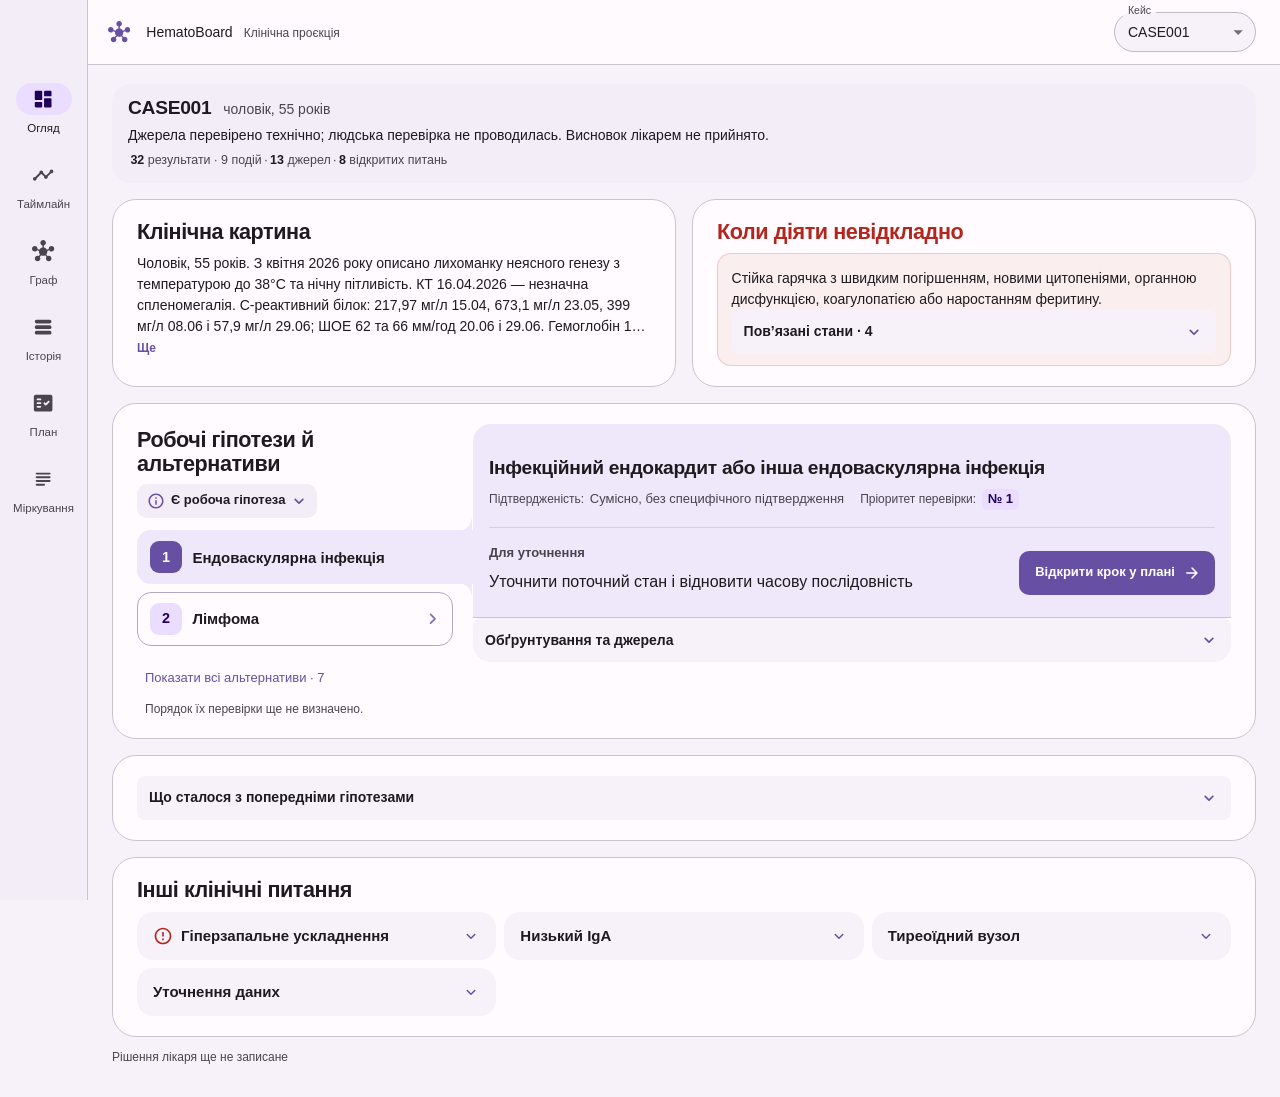
==== commit 23033a2f: "chore: publish dashboard 0.2.9.45" ====
--- a/index.html
+++ b/index.html
@@ -7,7 +7,7 @@
     <meta name="description" content="HematoBoard v2 — read-only клінічна проєкція з джерельними опорами та протоколом міркувань." />
     <link rel="icon" href="./favicon.svg" type="image/svg+xml" />
     <title>HematoBoard v2 · Клінічна проєкція</title>
-    <script type="module" crossorigin src="./assets/index-D1TiDuJR.js"></script>
+    <script type="module" crossorigin src="./assets/index-DT4byTc1.js"></script>
     <link rel="stylesheet" crossorigin href="./assets/index-Dugd8cGP.css">
   </head>
   <body>
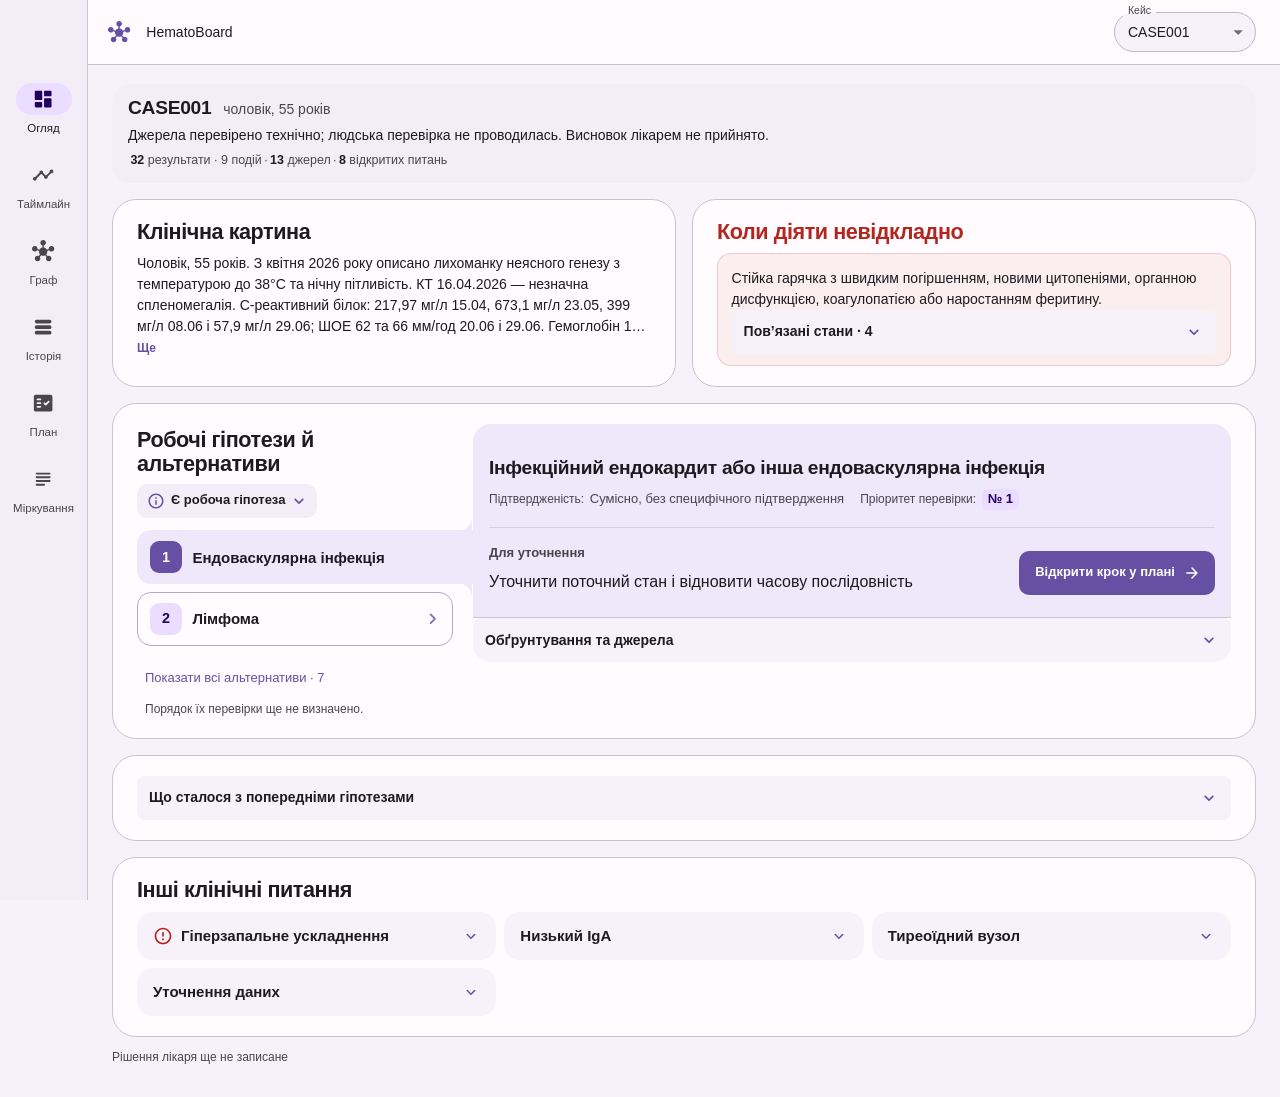
==== commit 77c81104: "chore: publish dashboard 0.2.9.48" ====
--- a/index.html
+++ b/index.html
@@ -7,8 +7,8 @@
     <meta name="description" content="HematoBoard v2 — read-only клінічна проєкція з джерельними опорами та протоколом міркувань." />
     <link rel="icon" href="./favicon.svg" type="image/svg+xml" />
     <title>HematoBoard v2 · Клінічна проєкція</title>
-    <script type="module" crossorigin src="./assets/index-DT4byTc1.js"></script>
-    <link rel="stylesheet" crossorigin href="./assets/index-Dugd8cGP.css">
+    <script type="module" crossorigin src="./assets/index-DdNfKegT.js"></script>
+    <link rel="stylesheet" crossorigin href="./assets/index-BtWckttb.css">
   </head>
   <body>
     <div id="root"></div>
--- a/assets/index-BtWckttb.css
+++ b/assets/index-BtWckttb.css
@@ -0,0 +1 @@
+:root{--hb-font-sans:-apple-system, BlinkMacSystemFont, "Segoe UI", sans-serif;--hb-source-title-size:1rem;--hb-source-copy-size:.875rem;--hb-source-meta-size:.75rem;color:#1d1b20;font-synthesis:none;text-rendering:optimizelegibility;background:#f9f7fb}*{box-sizing:border-box}html,body,#root{max-width:100%;min-height:100%}html,body{overflow-x:clip}body{min-width:320px;min-height:100vh;margin:0}html,body,button,input,select,textarea{font-family:var(--hb-font-sans)}.hb-app{--hb-appbar-height:64px;--hb-surface:#fffbfe;--hb-surface-container-low:#f7f2fa;--hb-surface-container:#f3edf7;--hb-surface-container-high:#ece6f0;--hb-primary:#6750a4;--hb-primary-container:#eaddff;--hb-on-primary-container:#21005d;--hb-on-surface:#1d1b20;--hb-on-surface-variant:#49454f;--hb-outline-variant:#cac4d0;max-width:100%;min-height:100vh;color:var(--hb-on-surface);background:var(--hb-surface-container-low);overflow-x:clip}.hb-load-state{place-items:center;min-height:100vh;padding:1rem;display:grid}.hb-appbar{-webkit-backdrop-filter:blur(16px);backdrop-filter:blur(16px);margin-left:88px;width:calc(100% - 88px)!important;color:var(--hb-on-surface)!important;background:color-mix(in srgb, var(--hb-surface) 92%, transparent)!important}.hb-brand{flex:1;margin-left:.5rem!important;font-weight:500!important}.hb-brand span{color:var(--hb-on-surface-variant);margin-left:.45rem;font-size:.75rem;font-weight:400}.hb-case-selector{width:142px}.hb-case-selector .MuiInputBase-root{background:var(--hb-surface-container-low);border-radius:20px;height:40px}.hb-rail .MuiDrawer-paper{box-sizing:border-box;border:0;border-right:1px solid var(--hb-outline-variant);background:var(--hb-surface-container);align-items:center;width:88px}.hb-rail .MuiList-root{width:100%;padding:.75rem .5rem}.hb-rail .MuiTooltip-tooltip{max-width:180px}.hb-rail .MuiListItemButton-root{min-height:72px;color:var(--hb-on-surface-variant);border-radius:16px;flex-direction:column;justify-content:center;gap:.3rem;margin-bottom:.25rem;padding:.45rem .25rem}.hb-rail .MuiListItemButton-root.Mui-selected{color:var(--hb-on-surface);background:0 0}.hb-rail .MuiListItemButton-root.Mui-disabled{opacity:.42}.hb-rail .MuiListItemIcon-root{min-width:0;color:inherit}.hb-rail__indicator{border-radius:999px;place-items:center;width:56px;height:32px;display:grid}.hb-rail .Mui-selected .hb-rail__indicator{color:var(--hb-on-primary-container);background:var(--hb-primary-container)}.hb-rail .MuiListItemText-root{margin:0}.hb-rail .MuiListItemButton-root{padding-inline:0}.hb-rail .MuiListItemText-primary{text-align:center;white-space:nowrap;font-size:.72rem;font-weight:500}.hb-main{min-width:0;margin-left:88px}.hb-mobile-nav{display:none!important}.hb-canvas{padding-top:1.25rem;padding-bottom:2rem}.hb-case-strip{gap:.3rem;padding:.75rem 1rem;display:grid;background:var(--hb-surface-container)!important;border-radius:18px!important}.hb-case-demographics{color:var(--hb-on-surface-variant);font-size:.875rem}.hb-case-caveat.MuiTypography-root{color:var(--hb-on-surface-variant);line-height:1.4}.hb-case-summary .hb-clamp__text{max-width:96ch;color:var(--hb-on-surface-variant);margin:0;font-size:.82rem;line-height:1.5}.hb-case-counts{color:var(--hb-on-surface-variant);flex-wrap:wrap;align-items:baseline;margin:0;font-size:.78rem;line-height:1.6;display:flex}.hb-case-count{color:inherit;font:inherit;cursor:pointer;background:0 0;border:0;border-radius:6px;padding:0 .15rem}.hb-case-count:hover:not(:disabled){color:var(--hb-primary);text-underline-offset:.2em;text-decoration:underline}.hb-case-count:focus-visible{outline:2px solid var(--hb-primary);outline-offset:1px}.hb-case-count:disabled{cursor:default}@media (pointer:coarse){.hb-clamp__toggle,.hb-arg__more,.hb-arg__source{position:relative}.hb-clamp__toggle:after,.hb-arg__more:after,.hb-arg__source:after{content:"";position:absolute;inset:-14px 0}}.hb-case-counts b{color:var(--hb-on-surface);font-variant-numeric:tabular-nums;font-weight:700}.hb-case-counts>span:first-child b{padding-inline-start:.15rem}.hb-clamp__text[data-expanded=false]{-webkit-line-clamp:var(--hb-clamp-lines,3);-webkit-box-orient:vertical;display:-webkit-box;overflow:hidden}.hb-clamp__toggle{color:var(--hb-primary);font:inherit;cursor:pointer;background:0 0;border:0;padding:0;font-size:.75rem;font-weight:600}.hb-clamp__toggle:hover{text-underline-offset:.2em;text-decoration:underline}.hb-clamp__toggle:focus-visible{outline:2px solid var(--hb-primary);outline-offset:2px;border-radius:4px}.hb-scope-alert{margin-top:1rem}.hb-data{border:1px solid var(--hb-outline-variant);margin-top:1rem;padding:1.5rem;background:var(--hb-surface)!important;border-radius:24px!important}.hb-section-heading,.hb-table-summary{justify-content:space-between;align-items:center;gap:1.5rem;display:flex}.hb-section-heading>div:first-child{max-width:78ch}.hb-section-heading .MuiTextField-root{flex:none;width:220px}.hb-table-summary{margin-top:1.5rem}.hb-table-summary__note.MuiTypography-root{color:var(--hb-on-surface-variant);font-size:.78rem}.hb-measurement-table{border:1px solid var(--hb-outline-variant);border-radius:12px;max-height:620px;margin-top:1rem;overflow:auto}.hb-measurement-table .MuiTable-root{min-width:600px}.hb-measurement-table .MuiTableCell-head{background:var(--hb-surface-container);font-size:.72rem;font-weight:500}.hb-measurement-value{font-variant-numeric:tabular-nums;min-width:118px}.hb-value-button{font-variant-numeric:tabular-nums;justify-items:center;min-width:88px!important;min-height:52px!important;padding:.35rem .75rem!important;display:grid!important}.hb-value-button strong,.hb-value-button em,.hb-value-button small{display:block}.hb-value-button strong{color:var(--hb-on-primary-container);font-size:.98rem;font-weight:750;line-height:1.1}.hb-value-button em{color:#c5232a;text-transform:uppercase;font-size:.62rem;font-style:normal;font-weight:750;line-height:1.2}.hb-value-button small{color:var(--hb-on-surface-variant);margin-top:.15rem;font-size:.66rem;font-weight:550;line-height:1.2}.hb-value-button small[data-reference=registry]{opacity:.85;font-style:italic}.hb-measurement-value[data-status=low],.hb-measurement-value[data-status=high]{background:#fff0f1;border-bottom:2px solid #d7282f}.hb-trend-gallery{margin:1.35rem 0 1.6rem}.hb-trend-gallery>.MuiTypography-h2{margin-bottom:.15rem}.hb-trend{border:1px solid var(--hb-outline-variant);background:var(--hb-surface);border-radius:14px;flex-direction:column;padding:.75rem .85rem .6rem;display:flex}.hb-trend__head{justify-content:space-between;align-items:baseline;gap:.5rem;display:flex}.hb-trend__head h3{color:var(--hb-on-surface);text-overflow:ellipsis;white-space:nowrap;margin:0;font-size:.82rem;font-weight:650;line-height:1.25;overflow:hidden}.hb-trend__head span{color:var(--hb-on-surface-variant);flex:none;font-size:.68rem}.hb-trend__chart{width:100%;height:auto;margin-top:.5rem;display:block}.hb-trend__band{fill:color-mix(in srgb, var(--hb-primary) 14%, transparent)}.hb-trend__limit{stroke:color-mix(in srgb, var(--hb-primary) 45%, transparent);stroke-dasharray:3 3;stroke-width:1px}.hb-trend__limit-label{fill:var(--hb-on-surface-variant);font-variant-numeric:tabular-nums;font-size:10.6px}.hb-trend__axis{fill:var(--hb-on-surface-variant);font-size:10.6px}.hb-trend__line{fill:none;stroke:var(--hb-primary);stroke-width:1.8px;stroke-linecap:round;stroke-linejoin:round}.hb-trend[data-mode=sequence] .hb-trend__line{stroke-dasharray:4 3}.hb-trend__point{fill:var(--hb-primary)}.hb-trend__point[data-last=true]{stroke:var(--hb-surface);stroke-width:1.6px}.hb-trend__point[data-status=high],.hb-trend__point[data-status=low]{fill:#c5232a}.hb-trend__chart[data-band=registry] .hb-trend__band{fill:color-mix(in srgb, var(--hb-primary) 13%, transparent)}.hb-trend__chart[data-band=registry] .hb-trend__limit{stroke:color-mix(in srgb, var(--hb-on-surface-variant) 50%, transparent);stroke-dasharray:2 4}.hb-trend__axis-line{stroke:var(--hb-outline-variant);stroke-width:1px}.hb-trend__guide{stroke:color-mix(in srgb, var(--hb-primary) 60%, transparent);stroke-dasharray:2 2.5;stroke-width:1.1px}.hb-trend__value-label{fill:var(--hb-on-surface);font-variant-numeric:tabular-nums;font-size:11px;font-weight:650}.hb-trend__value-label[data-status=high],.hb-trend__value-label[data-status=low]{fill:#c5232a}.hb-trend__point[data-registry=outside]{fill:#b26a00}.hb-trend__point[data-registry=sex_ambiguous]{fill:var(--hb-surface);stroke:#b26a00;stroke-width:1.8px}.hb-trend__value-label[data-registry=outside]{fill:#b26a00}.hb-trend__value-label[data-registry=sex_ambiguous]{fill:#8a5300}.hb-trend__flag{font-size:.66rem;font-weight:600}.hb-trend__flag[data-kind=outside]{color:#b26a00}.hb-trend__flag[data-kind=sex]{color:var(--hb-on-surface-variant);font-weight:500}.hb-trend__value-caption{color:var(--hb-on-surface-variant);font-size:.62rem}.hb-trend__foot{flex-wrap:wrap;align-items:baseline;gap:.35rem .6rem;margin-top:.35rem;display:flex}.hb-trend__value{color:inherit;cursor:pointer;font:inherit;background:0 0;border:0;border-radius:8px;align-items:baseline;gap:.35rem;padding:.1rem .3rem;display:inline-flex}.hb-trend__value:hover{background:var(--hb-surface-container)}.hb-trend__value strong{color:var(--hb-on-primary-container);font-variant-numeric:tabular-nums;font-size:1.02rem;font-weight:750}.hb-trend__value small{color:var(--hb-on-surface-variant);font-size:.68rem}.hb-trend__value[data-status=high] strong,.hb-trend__value[data-status=low] strong,.hb-trend__value[data-status=high] small,.hb-trend__value[data-status=low] small{color:#c5232a}.hb-trend__delta,.hb-trend__note{color:var(--hb-on-surface-variant);font-variant-numeric:tabular-nums;font-size:.68rem}.hb-run-id{color:var(--hb-on-surface-variant);overflow-wrap:anywhere;display:block;margin-top:.75rem!important}.hb-run-id.MuiTypography-root,.hb-history-criteria .MuiTypography-caption{font-size:.75rem}.hb-candidate-alert{margin:0}.hb-evidence-corpus,.hb-gap-list,.hb-workup-panel{border:1px solid var(--hb-outline-variant);overflow:hidden;background:var(--hb-surface)!important;border-radius:24px!important}.hb-evidence-corpus{padding:1.5rem}.hb-evidence-corpus__grid{grid-template-columns:minmax(0,1fr);align-items:start;gap:0;margin-top:.75rem;display:grid}.hb-evidence-corpus__grid>article{border-top:1px solid var(--hb-outline-variant);overflow-wrap:anywhere;grid-template-columns:11rem minmax(0,1fr);align-content:start;gap:.2rem 1rem;min-width:0;padding:.8rem .25rem;display:grid}.hb-evidence-corpus__grid>article>.hb-source-card__header{grid-row:span 2;align-self:start}.hb-evidence-corpus__grid>article>:not(.hb-source-card__header){grid-column:2}.hb-source-card__header{flex-wrap:wrap;justify-content:space-between;align-items:center;gap:.5rem;display:flex}.hb-source-card__propositions{gap:.75rem;display:grid}.hb-source-card__propositions>section{border-top:1px solid var(--hb-outline-variant);gap:.35rem;padding-top:.75rem;display:grid}.hb-source-card__propositions>section:first-child{border-top:0;padding-top:0}.hb-source-count.MuiChip-root{height:28px;color:var(--hb-on-surface-variant);background:var(--hb-surface)}.hb-evidence-corpus__grid .MuiChip-root{width:fit-content;max-width:100%}.hb-source-card{font-family:var(--hb-font-sans)}.hb-source-card .MuiTypography-root.hb-source-title{font-family:var(--hb-font-sans);font-size:var(--hb-source-title-size);letter-spacing:0;margin:0;font-weight:700;line-height:1.35}.hb-source-card .MuiTypography-root.hb-source-copy{font-family:var(--hb-font-sans);font-size:var(--hb-source-copy-size);letter-spacing:0;margin:0;font-weight:400;line-height:1.55}.hb-source-card .MuiTypography-root.hb-source-copy--secondary{font-size:var(--hb-source-copy-size);line-height:1.55}.hb-source-card .MuiTypography-root.hb-source-meta{color:var(--hb-on-surface-variant);font-family:var(--hb-font-sans);font-size:var(--hb-source-meta-size);letter-spacing:0;margin:0;font-weight:400;line-height:1.4}.hb-source-card .MuiButton-root,.hb-source-action.MuiButton-root,.hb-source-chip .MuiChip-label{font-family:var(--hb-font-sans);font-size:var(--hb-source-meta-size);font-weight:600;line-height:1.4}.hb-source-chip.MuiChip-clickable{min-height:32px;text-decoration:none}.hb-source-chip.MuiChip-clickable .MuiChip-icon{width:15px;height:15px;margin-left:7px}.hb-source-chip.MuiChip-clickable:focus-visible{outline:3px solid color-mix(in srgb, var(--hb-primary) 35%, transparent);outline-offset:2px}.hb-gaps{grid-template-columns:minmax(0,.8fr) minmax(0,1.2fr);align-items:start;gap:1rem;margin-top:1rem;display:grid}.hb-gap-list,.hb-workup-panel{padding:1.5rem}.hb-panel-title.MuiTypography-root{letter-spacing:-.02em;font-size:1.35rem;font-weight:600;line-height:1.12}.hb-gap-list .MuiAccordion-root{background:var(--hb-surface-container-low);border:0;margin-top:.5rem;border-radius:16px!important}.hb-gap-list .MuiAccordion-root:before{display:none}.hb-gap-list .MuiAccordion-root.Mui-expanded{background:var(--hb-surface-container)}.hb-gap-list .MuiAccordionSummary-root{border-radius:16px;min-height:58px;padding-inline:.85rem}.hb-gap-list .MuiAccordionDetails-root{padding:0 .85rem .9rem}.hb-gap-list .MuiAccordionSummary-content{align-items:flex-start;margin-block:.75rem}.hb-gap-list .MuiAccordionSummary-root .MuiChip-root{height:24px;margin-top:.05rem;font-size:.7rem}.hb-gap-summary.MuiTypography-root{flex:1;min-width:0;margin-inline-start:.75rem;font-size:.82rem;font-weight:500;line-height:1.4}.hb-gap-rationale.MuiTypography-root{font-size:.8rem;line-height:1.5}.hb-gap-sources{flex-wrap:wrap;gap:.4rem;margin-top:.7rem}.hb-workup-list{gap:.75rem;margin-top:1rem;display:grid}.hb-workup-item.MuiCard-root{background:var(--hb-surface-container-low);border-radius:18px}.hb-workup-item .MuiCardContent-root{padding:1rem}.hb-workup-item .MuiCardContent-root:last-child{padding-bottom:1rem}.hb-workup-group{--zone-bg:var(--hb-surface-container-low);--zone-ink:var(--hb-on-surface-variant);background:var(--zone-bg);border-radius:20px;margin-top:1rem;padding:.85rem}.hb-workup-group[data-priority=critical]{--zone-bg:#fbeeef;--zone-ink:#a4323c}.hb-workup-group[data-priority=high]{--zone-bg:#fcf3e4;--zone-ink:#875300}.hb-workup-group[data-priority=medium]{--zone-bg:#ecf2fa;--zone-ink:#2d5a88}.hb-workup-group[data-priority=conditional]{--zone-bg:#f2eef7;--zone-ink:#5c5470}.hb-workup-group__title.MuiTypography-root{color:var(--zone-ink);letter-spacing:.04em;text-transform:uppercase;padding-inline:.35rem;font-size:.75rem;font-weight:700}.hb-workup-group .hb-workup-list{margin-top:.6rem}.hb-workup-group .hb-workup-item.MuiCard-root{background:var(--hb-surface)}.hb-workup-group .hb-workup-necessity.MuiTypography-root{color:var(--zone-ink)}.hb-workup-necessity.MuiTypography-root{color:var(--hb-primary);letter-spacing:.02em;font-size:.75rem;font-weight:700;line-height:1.3;display:block}.hb-workup-targets-line{color:var(--hb-on-surface-variant);overflow-wrap:anywhere;margin:.45rem 0 0;font-size:.8125rem;line-height:1.5}.hb-workup-targets-line .hb-arg__link{font-weight:500}.hb-workup-rationale-block .hb-clamp__toggle{margin-top:.3rem}.hb-workup-sources-line{border-top:1px solid var(--hb-outline-variant);flex-wrap:wrap;align-items:baseline;gap:.2rem .9rem;margin:.85rem 0 0;padding-top:.7rem;display:flex}.hb-workup-sources-line__label{color:var(--hb-on-surface-variant);font-size:.75rem;font-weight:600}.hb-source-inline-title{min-width:0;color:var(--hb-primary);font-family:var(--hb-font-sans);overflow-wrap:anywhere;font-size:13px;font-weight:500;line-height:1.45;text-decoration:none}a.hb-source-inline-title:hover{text-underline-offset:.2em;text-decoration:underline}span.hb-source-inline-title{color:var(--hb-on-surface-variant)}.hb-gap-number.MuiChip-root{border-color:var(--hb-outline-variant);color:var(--hb-on-surface-variant);background:0 0;font-weight:650}.hb-gaps>.hb-evidence-corpus{scroll-margin-top:calc(var(--hb-appbar-height) + 16px);grid-column:1/-1}.hb-workup-title.MuiTypography-root{letter-spacing:-.015em;margin-top:1rem;font-size:1.2rem;font-weight:650;line-height:1.2}.hb-workup-rationale.MuiTypography-root,.hb-workup-trigger.MuiTypography-root{color:var(--hb-on-surface-variant);margin-top:.7rem;font-size:.85rem;line-height:1.5}.hb-workup-item .MuiDivider-root{margin-block:.9rem}.hb-source-chip--detailed.MuiChip-root{background:color-mix(in srgb, currentColor 4%, var(--hb-surface));max-width:100%;height:auto;min-height:32px}.hb-source-chip--detailed .MuiChip-label{text-overflow:ellipsis;white-space:nowrap;min-width:0;overflow:hidden}.hb-v1-overview-wrap{gap:1rem;margin-top:1rem;display:grid}.hb-hypothesis-comparison{border:0;border-top:1px solid var(--hb-outline-variant);min-width:0;scroll-margin-top:calc(var(--hb-appbar-height) + 16px);background:0 0;border-radius:0}.hb-hypothesis-comparison>summary,.hb-history-context>summary,.hb-history-criteria-disclosure>summary{cursor:pointer;padding:.8rem;font-size:.875rem;font-weight:600}.hb-hypothesis-comparison li{overflow-wrap:anywhere;margin-bottom:.65rem}.hb-hypothesis-comparison ul{padding-left:1rem}.hb-history-context,.hb-history-criteria-disclosure{margin-bottom:1rem}.hb-v1-leading__fact details>summary,.hb-event-results>summary{cursor:pointer;padding:.5rem 0;font-size:.85rem}.mui-timeline[data-authority=patient_graph] .mui-timeline__monitor{grid-template-rows:auto;grid-template-columns:minmax(0,1fr);height:auto;overflow:visible}@media (width>=1101px){.hb-evidence-graph__inspector{align-self:start;max-height:calc(100dvh - 144px);position:sticky;top:128px;overflow:auto}}.hb-v1-timeline,.hb-v1-graph{border:1px solid var(--hb-outline-variant);overflow:hidden;background:var(--hb-surface)!important;border-radius:24px!important}.hb-v1-leading__headline>.MuiChip-root{width:fit-content;max-width:100%;height:auto;min-height:24px}.hb-v1-leading__headline>.MuiChip-root .MuiChip-label{white-space:normal;padding-block:.25rem;line-height:1.35}.hb-item-evidence{grid-template-columns:repeat(2,minmax(0,1fr));gap:.5rem;padding:0 1rem;display:grid}.hb-item-evidence>div{border:1px solid #0000;border-radius:14px;min-width:0;padding:.9rem 1rem}.hb-item-evidence__support{background:#eef7f1;border-color:#2f8a5438!important}.hb-item-evidence__refute{background:#fbf0f2;border-color:#b3475a38!important}.hb-v1-leading__headline>.hb-workup-rationale{max-width:85ch}.hb-item-evidence:has(>[data-empty=true]){grid-template-columns:minmax(0,1fr)}.hb-item-evidence>[data-empty=true]{background:var(--hb-surface);flex-wrap:wrap;align-items:baseline;gap:.4rem 1rem;padding-block:.75rem;display:flex;border-color:var(--hb-island-line)!important}.hb-item-evidence>[data-empty=true] .hb-item-heading,.hb-item-evidence>[data-empty=true] .hb-arg__empty{margin:0}.hb-item-limits{grid-template-columns:repeat(2,minmax(0,1fr));gap:.5rem;padding:.5rem 1rem 0;display:grid}.hb-item-limits:has(>div:only-child){grid-template-columns:minmax(0,1fr)}.hb-item-limits>div{border:1px solid var(--hb-island-line);background:var(--hb-surface);border-radius:14px;min-width:0;padding:.9rem 1rem}.hb-item-limits ul{margin:0;padding-left:1.05rem}.hb-item-limits li{color:var(--hb-on-surface-variant);overflow-wrap:anywhere;margin:0 0 .35rem;font-size:.8125rem;line-height:1.5}.hb-item-heading.MuiTypography-root{color:var(--hb-on-surface);letter-spacing:0;margin:0 0 .35rem;font-size:.9375rem;font-weight:650;line-height:1.35}.hb-item-evidence__support .hb-item-heading.MuiTypography-root{color:#286b42}.hb-item-evidence__refute .hb-item-heading.MuiTypography-root{color:#93404e}.hb-item-evidence>[data-empty=true] .hb-item-heading.MuiTypography-root{color:var(--hb-on-surface-variant)}.hb-arg-list{display:grid}.hb-v1-leading__fact.hb-arg{border-bottom:1px solid color-mix(in srgb, var(--hb-outline-variant) 70%, transparent);gap:.3rem;padding:.7rem 0;display:grid}.hb-v1-leading__fact.hb-arg:last-child{border-bottom:0}.hb-arg__text{gap:.15rem;max-width:80ch;display:grid}.hb-arg__text strong,.hb-arg__text p{overflow-wrap:anywhere;margin:0;font-size:.875rem;line-height:1.5}.hb-arg__text strong{color:var(--hb-on-surface);font-weight:650}.hb-arg__text p{color:var(--hb-on-surface)}.hb-arg__text strong+p{color:var(--hb-on-surface-variant)}.hb-arg__meta{color:var(--hb-on-surface-variant);justify-items:start;gap:.3rem;font-size:.75rem;line-height:1.45;display:grid}.hb-arg__chips{flex-wrap:wrap;gap:.3rem .35rem;display:flex}.hb-arg__provenance{flex-wrap:wrap;align-items:center;gap:.2rem .85rem;display:flex}.hb-arg__kind{background:var(--hb-surface-container);color:var(--hb-on-surface-variant);white-space:nowrap;border-radius:6px;align-items:center;padding:.05rem .45rem;font-size:.75rem;font-weight:600;line-height:1.5;display:inline-flex}.hb-arg__kind[data-kind=specific_confirmation]{background:color-mix(in srgb, #16833a 12%, var(--hb-surface));color:#286b42}.hb-arg__kind[data-kind=direct_counterevidence]{background:color-mix(in srgb, #c9212e 10%, var(--hb-surface));color:#93404e}.hb-arg__origin{color:#7a4a00;white-space:nowrap;background:#fbf0dc;border-radius:6px;align-items:center;padding:.05rem .45rem;font-size:.75rem;font-weight:600;line-height:1.5;display:inline-flex}.hb-arg__source{color:var(--hb-on-surface-variant);font:inherit;cursor:pointer;text-align:left;background:0 0;border:0;align-items:center;gap:.2rem;padding:0;display:inline-flex}.hb-arg__source svg{width:14px;height:14px;color:var(--hb-primary);flex:none}.hb-arg__source:hover{color:var(--hb-primary);text-underline-offset:2px;text-decoration:underline}.hb-arg__source:focus-visible{outline:2px solid var(--hb-primary);outline-offset:2px;border-radius:3px}.hb-arg__link{color:var(--hb-primary);font:inherit;cursor:pointer;text-align:left;background:0 0;border:0;padding:0;font-weight:600}.hb-arg__link:hover{text-decoration:underline}.hb-arg__link:focus-visible{outline:2px solid var(--hb-primary);outline-offset:2px;border-radius:3px}.hb-arg__details{border-left:2px solid var(--hb-outline-variant);color:var(--hb-on-surface-variant);margin-top:.15rem;padding:.5rem .75rem;font-size:.8125rem;line-height:1.5}.hb-arg__details[hidden]{display:none}.hb-arg__details ul{margin:.25rem 0;padding-left:1rem}.hb-arg__details p{margin:.2rem 0}.hb-arg__hint{font-style:italic}.hb-arg__empty{color:var(--hb-on-surface-variant);margin:.5rem 0 0;font-size:.8125rem}.hb-candidate-notice{max-width:80ch;margin:.45rem 0 0;font-size:.8125rem;line-height:1.45}.hb-comparison-content{padding:0 .8rem 1rem;font-size:.875rem;line-height:1.5}.hb-comparison-heading{flex-wrap:wrap;align-items:center;gap:.75rem 1.5rem;margin:.5rem 0;display:flex}.hb-comparison-heading h3{overflow-wrap:anywhere;flex-wrap:wrap;flex:1;gap:.35rem 1.25rem;min-width:0;margin:0;font-size:1rem;font-weight:650;display:flex}.hb-comparison-pair-name{align-items:center;gap:.45rem;display:inline-flex}.hb-comparison-pair-name b,.hb-comparison-column-headings b,.hb-comparison-mobile-label{background:var(--hb-primary);width:1.35rem;height:1.35rem;color:var(--hb-surface);font-variant-numeric:tabular-nums;border-radius:6px;flex:none;place-items:center;font-size:.75rem;font-weight:700;display:inline-grid}.hb-comparison-column-headings strong{align-items:center;gap:.45rem;display:inline-flex}.hb-comparison-heading .MuiTextField-root{flex:0 22rem;min-width:200px;max-width:100%}.hb-comparison-tabs{border-bottom:1px solid var(--hb-outline-variant);margin-bottom:1rem}.hb-comparison-tabs .MuiTab-root{text-transform:none;letter-spacing:0;min-width:0;padding-inline:1rem;font-size:.875rem}.hb-comparison-column-headings,.hb-comparison-argument__row{grid-template-columns:minmax(0,1.5fr) repeat(2,minmax(0,1fr));align-items:start;gap:1rem;display:grid}.hb-comparison-column-headings{color:var(--hb-on-surface-variant);border-bottom:1px solid var(--hb-outline-variant);padding:.4rem 0 .75rem;font-size:.8125rem}.hb-hypothesis-comparison .hb-comparison-arguments{margin:0;padding:0;list-style:none}.hb-hypothesis-comparison .hb-comparison-argument{border-bottom:1px solid var(--hb-outline-variant);margin:0;padding:1rem 0}.hb-comparison-argument__source>strong{color:var(--hb-on-surface-variant);font-size:.75rem;font-weight:600}.hb-comparison-source-copy{-webkit-line-clamp:2;-webkit-box-orient:vertical;margin:.25rem 0 0;font-size:.875rem;font-weight:400;line-height:1.5;display:-webkit-box;overflow:hidden}.hb-comparison-argument[data-expanded=true] .hb-comparison-source-copy{display:block}.hb-comparison-verdict{flex-wrap:wrap;align-items:start;gap:.35rem;padding-top:.2rem;display:flex}.hb-comparison-status{background:var(--hb-surface-container-low);color:var(--hb-on-surface-variant);border-radius:6px;padding:.2rem .5rem;font-size:.8125rem;font-weight:600;line-height:1.4;display:inline-flex}.hb-comparison-status[data-direction=support]{color:#286b42;background:#edf6f0}.hb-comparison-status[data-direction=refute]{color:#93404e;background:#fbf0f2}.hb-comparison-status[data-direction=neutral]{color:#4d5867;background:#edf0f4}.hb-comparison-unassessed{color:var(--hb-on-surface-variant);padding-block:.2rem;font-size:.8125rem}.hb-comparison-mobile-label{display:none}.hb-comparison-argument__actions{gap:1rem;margin-top:.5rem;font-size:.8125rem;display:flex}.hb-comparison-argument__actions button{min-height:32px}.hb-comparison-pair{grid-template-columns:repeat(2,minmax(0,1fr));gap:1rem 2rem;display:grid}.hb-comparison-pair[hidden],.hb-comparison-content [role=tabpanel][hidden]{display:none}.hb-comparison-argument__details{background:var(--hb-surface-container-low);margin-top:.5rem;padding:1rem}.hb-comparison-argument__details h4,.hb-comparison-uncertainties h3{margin:0 0 .6rem;font-size:.875rem}.hb-comparison-argument__details p,.hb-comparison-uncertainties p{margin:.5rem 0}.hb-comparison-uncertainties h4{color:var(--hb-on-surface-variant);margin:1.2rem 0 .5rem;font-size:.8125rem}.hb-comparison-note{color:var(--hb-on-surface-variant);margin:.75rem 0 0;font-size:.8125rem}.hb-comparison-workup>details{border-bottom:1px solid var(--hb-outline-variant);padding-bottom:.5rem}.hb-comparison-workup>details>summary{background:0 0;padding:.8rem 0;font-size:.875rem}.hb-comparison-workup>details>p{max-width:85ch}.hb-comparison-outcome{max-width:95ch;padding:.8rem 0}.hb-comparison-outcome+.hb-comparison-outcome{border-top:1px solid var(--hb-outline-variant)}.hb-comparison-outcome h4,.hb-comparison-outcome p{margin:0 0 .5rem;font-size:.875rem}@media (width<=760px){.hb-comparison-content{padding-inline:0}.hb-comparison-heading{align-items:stretch}.hb-comparison-heading .MuiTextField-root{flex-basis:100%}.hb-comparison-tabs .MuiTab-root{flex:auto;min-width:0;padding-inline:.3rem;font-size:.8125rem}.hb-comparison-column-headings{display:none}.hb-comparison-argument__row{grid-template-columns:repeat(2,minmax(0,1fr));gap:.75rem}.hb-comparison-argument__source{grid-column:1/-1}.hb-comparison-argument__actions button{min-height:44px}.hb-comparison-mobile-label{display:inline-grid}.hb-comparison-verdict{grid-template-columns:auto minmax(0,1fr);place-items:center start;gap:.25rem .35rem;display:grid}.hb-comparison-verdict>:not(.hb-comparison-mobile-label){grid-column:2;max-width:100%}.hb-comparison-pair{grid-template-columns:minmax(0,1fr)}}.hb-source-card__details>summary{width:fit-content;color:var(--hb-primary);cursor:pointer;margin:.15rem 0 .25rem;font-size:.75rem;font-weight:600}.hb-source-card__details[open]>summary{margin-bottom:.5rem}.hb-v1-diff__reviewed{border-top:1px solid var(--hb-outline-variant)}.hb-v1-diff__reviewed>summary{cursor:pointer;grid-template-columns:minmax(0,1fr) auto auto;align-items:center;gap:.65rem;min-height:64px;padding:.8rem 1rem;list-style:none;display:grid}.hb-v1-diff__reviewed>summary::-webkit-details-marker{display:none}.hb-v1-diff__reviewed>summary:focus-visible{outline:3px solid color-mix(in srgb, var(--hb-primary) 35%, transparent);outline-offset:-3px}.hb-v1-diff__reviewed>summary>span:first-child{min-width:0}.hb-v1-diff__reviewed>summary strong{font-size:.86rem;line-height:1.35;display:block}.hb-v1-diff__reviewed>summary small{color:var(--hb-on-surface-variant);margin-top:.16rem;font-size:.7rem;line-height:1.4;display:block}.hb-v1-diff__reviewed-count{color:var(--hb-on-surface-variant);white-space:nowrap;font-variant-numeric:tabular-nums;font-size:.68rem;font-weight:600}.hb-v1-diff__reviewed>summary .MuiSvgIcon-root{color:var(--hb-primary);transition:rotate .16s ease-out}.hb-v1-diff__reviewed[open]>summary .MuiSvgIcon-root{rotate:180deg}.hb-v1-diff__reviewed-list{border-top:1px solid var(--hb-outline-variant)}.hb-v1-diff__reviewed-list article{border-bottom:1px solid var(--hb-outline-variant);padding:.9rem 1rem}.hb-v1-diff__reviewed-list article:last-child{border-bottom:0}.hb-v1-diff__reviewed-list article>header{align-items:start;gap:.5rem;display:grid}.hb-v1-diff__reviewed-list article>header>strong{min-width:0;font-size:.84rem;line-height:1.45}.hb-v1-diff__status.MuiChip-root{border-color:var(--hb-outline);background:var(--hb-surface-container-low);height:25px;color:var(--hb-on-surface-variant);justify-self:start}.hb-v1-diff__status .MuiChip-label{padding-inline:.52rem;font-size:.75rem;font-weight:700}.hb-v1-diff__status--conditional.MuiChip-root{color:#72540b;background:#fbf5e8;border-color:#d6b969}.hb-v1-diff__status--deactivated.MuiChip-root{color:#93404e;background:#fff4f6;border-color:#d99ba5}.hb-v1-diff__reviewed-list article p{color:var(--hb-on-surface-variant);margin:.5rem 0 0;font-size:.8125rem;line-height:1.5}.hb-v1-diff__reviewed-list article p.hb-v1-diff__reviewed-trigger{color:var(--hb-on-surface)}.hb-v1-diff>footer span:before,.hb-v1-graph__legend span:before{content:"";vertical-align:middle;background:#85818d;width:1.7rem;height:3px;margin-right:.4rem;display:inline-block}.hb-v1-diff>footer [data-direction=support]:before,.hb-v1-graph__legend [data-direction=support]:before{background:#218345}.hb-v1-diff>footer [data-direction=refute]:before,.hb-v1-graph__legend [data-direction=refute]:before{background:#c5232f}.hb-v1-timeline{margin-top:1rem;padding:1.5rem}.hb-v1-timeline__monitor{border:1px solid var(--hb-outline-variant);background:var(--hb-outline-variant);border-radius:16px;grid-template-columns:minmax(290px,.76fr) minmax(0,1.54fr);min-height:350px;display:grid;overflow:visible}.hb-v1-timeline__visual{background-color:color-mix(in srgb, var(--hb-primary-container) 36%, var(--hb-surface));background-image:linear-gradient(color-mix(in srgb, var(--hb-primary) 10%, transparent) 1px, transparent 1px), linear-gradient(90deg, color-mix(in srgb, var(--hb-primary) 10%, transparent) 1px, transparent 1px);background-size:48px 48px;border-radius:15px 0 0 15px;place-items:center;min-height:350px;padding:1rem;display:grid;overflow:hidden}.hb-v1-timeline__visual img{object-fit:contain;opacity:.2;width:auto;max-width:100%;height:100%;max-height:320px;display:block}.hb-v1-timeline__readout{background:var(--hb-surface);border-radius:0 15px 15px 0;min-width:0;min-height:350px;padding:.85rem 1rem 1rem;overflow:visible}.hb-v1-timeline__readout>header{flex-wrap:wrap;align-items:center;gap:.4rem .6rem;display:flex}.hb-v1-timeline__readout>header time{background:var(--hb-primary-container);color:var(--hb-on-primary-container);font-variant-numeric:tabular-nums;border-radius:8px;padding:.45rem .65rem;font-size:.76rem;font-weight:700}.hb-v1-timeline__readout>header>span{color:var(--hb-on-surface-variant);font-size:.76rem}.hb-v1-timeline__readout>header .MuiButton-root{min-height:28px;margin-left:auto;padding-inline:0}.hb-v1-timeline__facts{flex-wrap:wrap;margin-top:.35rem}.hb-v1-timeline__readout>.MuiTypography-h2{letter-spacing:-.03em;overflow-wrap:anywhere;max-width:38ch;margin-top:.65rem;font-size:clamp(1.25rem,2vw,1.75rem);line-height:1.18}.hb-v1-timeline__summary{overflow-wrap:anywhere;max-width:76ch;margin-top:.5rem!important;font-size:.8rem!important;line-height:1.55!important}.hb-v1-timeline__detail-grid{border:1px solid var(--hb-outline-variant);background:var(--hb-outline-variant);border-radius:8px;grid-template-columns:repeat(2,minmax(0,1fr));gap:1px;margin-top:.55rem;display:grid;overflow:hidden}.hb-v1-timeline__detail-grid section{background:var(--hb-surface-container-low);min-width:0;box-shadow:inset 0 3px var(--hb-primary);padding:.55rem .65rem}.hb-v1-timeline__detail-grid section+section{box-shadow:inset 0 3px #7d5260}.hb-v1-timeline__detail-grid h3{font-size:.76rem}.hb-v1-timeline__detail-grid p{color:var(--hb-on-surface-variant);margin:.45rem 0 0;font-size:.7rem}.hb-v1-timeline__detail-grid button{border:0;border-top:1px solid var(--hb-outline-variant);background:var(--hb-surface);width:100%;color:inherit;text-align:left;cursor:pointer;grid-template-columns:auto minmax(0,1fr) auto;align-items:center;gap:.4rem;padding:.35rem .45rem;display:grid}.hb-v1-timeline__detail-grid button:first-of-type{margin-top:.35rem}.hb-v1-timeline__detail-grid button>span{border-radius:4px;padding:.2rem .35rem;font-size:.62rem;font-weight:700}.hb-v1-timeline__detail-grid button>span[data-direction=support]{color:#16763a;background:#e7f5eb}.hb-v1-timeline__detail-grid button>span[data-direction=refute]{color:#bd2531;background:#ffebed}.hb-v1-timeline__detail-grid button>span[data-direction=neutral]{color:var(--hb-on-surface-variant);background:var(--hb-surface-container-high)}.hb-v1-timeline__detail-grid button>strong{overflow-wrap:anywhere;min-width:0;font-size:.69rem;line-height:1.35}.hb-v1-timeline__detail-grid button .MuiSvgIcon-root{color:var(--hb-primary);font-size:.9rem}.hb-v1-timeline__transport{padding:0 .85rem .75rem}.hb-v1-timeline__transport>header{justify-content:space-between;align-items:center;gap:1rem;min-height:52px;display:flex}.hb-v1-timeline__transport>header>div{color:var(--hb-on-surface-variant);grid-template-columns:auto 180px 3rem;align-items:center;gap:.65rem;display:grid}.hb-v1-timeline__stage{border:1px solid var(--hb-outline-variant);grid-template-columns:152px minmax(0,1fr);height:206px;display:grid;overflow:hidden}.hb-v1-timeline__stage>aside{z-index:3;background:var(--hb-surface-container);border-right:1px solid var(--hb-outline);grid-template-rows:32px repeat(5,25px) 48px;display:grid}.hb-v1-timeline__stage>aside>span{border-bottom:1px solid var(--hb-outline-variant);justify-content:space-between;align-items:center;padding:0 .65rem;font-size:.68rem;font-weight:600;display:flex}.hb-v1-timeline__stage>aside>span:nth-child(odd){background:var(--hb-surface)}.hb-v1-timeline__stage>aside>span b{color:var(--hb-on-surface-variant)}.hb-v1-timeline__stage>aside>small{background:var(--hb-surface);align-items:center;padding:0 .65rem;display:flex}.hb-v1-timeline__board{scrollbar-width:thin;min-width:0;overflow:auto hidden}.hb-v1-timeline__canvas{background:var(--hb-surface);min-width:760px;height:205px;position:relative}.hb-v1-timeline__axis-label{height:32px;color:var(--hb-on-surface-variant);border-bottom:1px solid var(--hb-outline-variant);justify-content:center;align-items:center;font-size:.65rem;display:flex}.hb-v1-timeline__lane{border-bottom:1px solid var(--hb-outline-variant);background:var(--hb-surface-container);height:25px;position:relative}.hb-v1-timeline__lane:nth-of-type(2n){background:var(--hb-surface)}.hb-v1-timeline__lane button{--event-color:#304ffe;background:var(--event-color);cursor:pointer;border:0;border-radius:2px;width:12px;height:15px;position:absolute;top:50%;translate:-50% -50%}.hb-v1-timeline__lane button:after{content:"";position:absolute;inset:-5px -6px}.hb-v1-timeline__lane button[data-lane=laboratory]{--event-color:#00a67d}.hb-v1-timeline__lane button[data-lane=imaging]{--event-color:#d81b60}.hb-v1-timeline__lane button[data-lane=pathology]{--event-color:#7c3aed}.hb-v1-timeline__lane button[data-lane=consultation]{--event-color:#f05a1a}.hb-v1-timeline__lane button[data-selected=true]{border:2px solid var(--event-color);background:var(--hb-surface);width:14px;height:17px;box-shadow:0 0 0 1px var(--hb-surface), 0 0 0 3px var(--event-color)}.hb-v1-timeline__cursor{border-top:1px solid var(--hb-outline-variant);height:48px}.hb-v1-timeline__playhead{z-index:2;background:var(--hb-primary);pointer-events:none;width:2px;position:absolute;top:36px;bottom:48px;translate:-1px}.hb-v1-timeline__floating-label{z-index:3;border:1px solid var(--hb-primary);background:var(--hb-primary-container);max-width:min(420px,48vw);min-height:28px;color:var(--hb-on-primary-container);overflow-wrap:anywhere;border-radius:8px;align-items:center;padding:.35rem .55rem;font-size:.67rem;font-weight:700;line-height:1.3;display:flex;position:absolute;top:2px;translate:-50%}.hb-v1-timeline__cursor-date{color:var(--hb-on-surface-variant);white-space:nowrap;font-size:.67rem;position:absolute;top:178px;translate:-50%}.hb-v1-timeline__undated-sequence{border-top:1px solid var(--hb-outline-variant);background:var(--hb-surface-container-low);margin-top:1rem;padding:1.25rem}.hb-v1-timeline__undated-sequence>header{justify-content:space-between;align-items:flex-start;gap:1rem;display:flex}.hb-v1-timeline__undated-sequence>header>div{max-width:78ch}.hb-v1-timeline__undated-sequence>header p{color:var(--hb-on-surface-variant);margin-top:.35rem}.hb-v1-timeline__undated-grid{grid-template-columns:repeat(3,minmax(0,1fr));gap:.65rem;margin-top:1rem;display:grid}.hb-v1-timeline__undated-grid button{background:var(--hb-surface);min-width:0;color:inherit;text-align:left;cursor:pointer;border:0;border-radius:12px;gap:.4rem;padding:.8rem;display:grid}.hb-v1-timeline__undated-grid button[data-selected=true]{outline:2px solid var(--hb-primary);background:var(--hb-primary-container)}.hb-v1-timeline__undated-grid span,.hb-v1-timeline__undated-grid small{color:var(--hb-on-surface-variant);font-size:.76rem;line-height:1.35}.hb-v1-timeline__undated-grid strong{overflow-wrap:anywhere;font-size:.86rem;line-height:1.4}.hb-v1-timeline__undated-details{border:1px solid var(--hb-outline-variant);border-radius:14px;margin-top:1rem}.hb-v1-timeline__undated-details>summary{color:var(--hb-primary);cursor:pointer;padding:1rem;font-weight:700}.hb-v1-timeline__undated-details .hb-v1-timeline__undated-sequence{margin-top:0}.hb-v1-graph{margin-top:1rem;padding:1.5rem}.hb-v1-graph__toolbar{justify-content:space-between;align-items:end;gap:2rem;margin-bottom:1rem;display:flex}.hb-v1-graph__toolbar p{max-width:72ch;color:var(--hb-on-surface-variant);margin:.35rem 0 0}.hb-v1-graph__toolbar>div:last-child{justify-items:end;gap:.75rem;display:grid}.hb-v1-graph__lens{border:1px solid var(--hb-outline-variant);background:var(--hb-surface-container);border-radius:999px;padding:.22rem;display:inline-flex}.hb-v1-graph__lens button{color:var(--hb-on-surface-variant);cursor:pointer;font:inherit;background:0 0;border:0;border-radius:999px;padding:.5rem .8rem;font-weight:700}.hb-v1-graph__lens button[aria-pressed=true]{background:var(--hb-surface);color:var(--hb-primary);box-shadow:0 3px 10px #1f2a441a}.hb-v1-graph__legend{flex-wrap:wrap;gap:1rem;font-size:.72rem;display:flex}.hb-v1-graph__workspace{grid-template-columns:minmax(0,1fr) 370px;align-items:start;gap:1rem;display:grid}.hb-v1-graph__canvas{border:1px solid var(--hb-outline-variant);background:var(--hb-surface);border-radius:16px;min-height:560px;position:relative;overflow:hidden}.hb-v1-graph__canvas svg{pointer-events:none;width:100%;height:100%;position:absolute;inset:0}.hb-v1-graph__canvas path{fill:none;stroke:#8d939c;stroke-width:2px;opacity:.18}.hb-v1-graph__canvas path[data-direction=support]{stroke:#16833a}.hb-v1-graph__canvas path[data-direction=refute]{stroke:#c9212e;stroke-dasharray:6 5}.hb-v1-graph__canvas path[data-active=true]{stroke-width:5px;opacity:.9}.hb-v1-graph__facts button,.hb-v1-graph__hypotheses button{z-index:2;border:1px solid var(--hb-outline-variant);background:var(--hb-surface);color:inherit;cursor:pointer;text-align:left;align-items:center;gap:.65rem;display:grid;position:absolute;translate:0 -50%}.hb-v1-graph__facts button{border-radius:12px;grid-template-columns:minmax(4.5rem,auto) minmax(0,1fr);width:42%;height:56px;padding:.55rem .7rem;left:2.5%;overflow:hidden}.hb-v1-graph__facts button strong{max-width:13rem;color:var(--hb-primary);text-overflow:ellipsis;white-space:nowrap;font-size:.7rem;overflow:hidden}.hb-v1-graph__facts button span{overflow-wrap:anywhere;gap:.1rem;line-height:1.25;display:grid}.hb-v1-graph__facts button span small{color:var(--hb-on-surface-variant);font-size:.64rem;font-weight:600}.hb-v1-graph__facts button.is-selected{border-color:var(--hb-primary);background:var(--hb-primary-container)}.hb-v1-graph__hypotheses button{border-radius:16px;grid-template-columns:3rem minmax(0,1fr);width:34%;min-height:66px;padding:.75rem;right:2.5%}.hb-v1-graph__hypotheses button>strong{background:var(--hb-primary-container);min-height:2.6rem;color:var(--hb-primary);border-radius:10px;place-items:center;display:grid}.hb-v1-graph__hypotheses button span{font-weight:700;line-height:1.2}.hb-v1-graph__hypotheses button small{color:var(--hb-on-surface-variant);text-transform:uppercase;margin-bottom:.25rem;font-size:.65rem;display:block}.hb-v1-graph__hypotheses button.is-selected{border-color:var(--hb-primary);background:color-mix(in srgb, var(--hb-primary-container) 55%, var(--hb-surface));box-shadow:0 12px 28px #1f2a4421}.hb-v1-graph__hypotheses button:hover,.hb-v1-graph__hypotheses button:focus-visible{border-color:var(--hb-primary)}.hb-v1-graph__hypotheses button:focus-visible{outline:3px solid color-mix(in srgb, var(--hb-primary) 35%, transparent);outline-offset:2px}.hb-v1-graph__inspector{border:1px solid var(--hb-outline-variant);background:var(--hb-surface);border-radius:16px;align-content:start;overflow:auto}.hb-v1-graph__inspector>header,.hb-v1-graph__inspector>section{padding:1rem 1.1rem}.hb-v1-graph__inspector>section{border-top:1px solid var(--hb-outline-variant)}.hb-v1-graph__inspector>section>.MuiChip-root{width:fit-content;max-width:100%;margin-bottom:.75rem}.hb-v1-graph__inspector>section>.MuiTypography-h3{margin:0 0 .75rem;font-size:1.12rem;line-height:1.25}.hb-v1-graph__inspector p{color:var(--hb-on-surface-variant);margin:0;font-size:.8rem;line-height:1.52}.hb-v1-graph__inspector p+p{margin-top:.7rem}.hb-v1-graph__selected-fact-label{overflow-wrap:anywhere;margin-bottom:.55rem;line-height:1.45;display:block}.hb-v1-graph__counts{grid-template-columns:repeat(3,1fr);gap:.35rem;margin-top:.8rem;display:grid}.hb-v1-graph__counts span{background:var(--hb-surface-container);text-align:center;border-radius:8px;padding:.4rem;font-weight:700}.hb-v1-graph__counts [data-direction=support]{color:#16833a}.hb-v1-graph__counts [data-direction=refute]{color:#c9212e}.hb-v1-graph__fact-link{border:0;border-top:1px solid var(--hb-outline-variant);width:100%;color:inherit;text-align:left;cursor:pointer;background:0 0;grid-template-columns:auto minmax(0,1fr);gap:.5rem;padding:.55rem;display:grid}.hb-v1-graph__fact-link span{color:var(--hb-primary);font-weight:700}.hb-v1-graph__fact-link small{color:var(--hb-on-surface-variant);overflow-wrap:anywhere;line-height:1.45}.hb-v1-graph__mobile{display:none}.hb-v1-source-traces{grid-template-columns:repeat(2,minmax(0,1fr));gap:.75rem;display:grid}.hb-v1-source-traces article{border:1px solid var(--hb-outline-variant);background:var(--hb-surface-container-low);border-radius:14px;grid-template-columns:auto minmax(0,1fr);gap:.75rem;padding:1rem;display:grid}.hb-v1-source-traces .hb-source-copy,.hb-v1-source-traces .hb-source-meta{margin-top:.35rem}.hb-v1-source-traces__hypothesis-links{flex-wrap:wrap;gap:.25rem .75rem;margin-top:.65rem;display:flex}.hb-v1-source-traces__hypothesis-links .MuiButton-root{text-underline-offset:.18em;min-height:32px;padding:0;text-decoration:underline}.hb-reasoning-log{gap:1rem;margin-top:1rem;display:grid}.hb-reasoning-log__main{gap:1rem;min-width:0;display:grid}.hb-reasoning-toc{border:1px solid var(--hb-outline-variant);background:var(--hb-surface);border-radius:18px;padding:.75rem 1rem}.hb-reasoning-toc__title{color:var(--hb-on-surface-variant);letter-spacing:.04em;text-transform:uppercase;margin:0 0 .35rem;font-size:.72rem;font-weight:700}.hb-reasoning-toc ol{flex-wrap:wrap;gap:.15rem 1rem;margin:0;padding:0;list-style:none;display:flex}.hb-reasoning-toc button{color:var(--hb-primary);font:inherit;text-align:left;cursor:pointer;background:0 0;border:0;padding:.2rem 0;font-size:.8125rem;font-weight:600;line-height:1.35}.hb-reasoning-toc button:hover{text-underline-offset:.2em;text-decoration:underline}.hb-reasoning-toc button:focus-visible{outline:2px solid var(--hb-primary);outline-offset:2px;border-radius:4px}@media (width>=1280px){.hb-reasoning-log{grid-template-columns:minmax(0,1fr) 13rem;align-items:start}.hb-reasoning-log__main{grid-area:1/1}.hb-reasoning-toc{top:calc(var(--hb-appbar-height) + 1rem);grid-area:1/2;position:sticky}.hb-reasoning-toc ol{gap:.1rem;display:grid}}.hb-reasoning-log [id^=reasoning-],.hb-reasoning-log #decision-audit{scroll-margin-top:calc(var(--hb-appbar-height) + 1rem)}.hb-reasoning-group--collapsible>summary{cursor:pointer;justify-content:space-between;align-items:center;padding-right:1rem;list-style:none;display:flex}.hb-reasoning-group--collapsible>summary::-webkit-details-marker{display:none}.hb-reasoning-group--collapsible>summary .hb-reasoning-group__title{border-bottom:0}.hb-reasoning-group--collapsible[open]>summary{border-bottom:1px solid var(--hb-reasoning-border)}.hb-reasoning-group--collapsible[open]>summary .hb-disclosure-summary__icon,.hb-decision-audit__section[open]>summary .hb-disclosure-summary__icon{transform:rotate(180deg)}.hb-reasoning-group__note{color:var(--hb-on-surface-variant);margin:0;padding:.75rem 1rem 0;font-size:.85rem;line-height:1.5}.hb-reasoning-article{border:1px solid var(--hb-outline-variant);padding:clamp(1.5rem,4vw,4.5rem);background:var(--hb-surface)!important;border-radius:24px!important}.hb-reasoning-article__header,.hb-reasoning-article__body{width:min(100%,74ch);margin-inline:auto}.hb-reasoning-article__header{border-bottom:1px solid var(--hb-outline-variant);padding-bottom:2rem}.hb-reasoning-article__header .MuiTypography-h1{letter-spacing:-.035em;max-width:18ch;font-size:3.5rem;line-height:1.02}.hb-reasoning-log__lead{color:var(--hb-on-surface-variant);margin-top:1.35rem!important;font-size:1.08rem!important;line-height:1.65!important}.hb-reasoning-article__meta{color:var(--hb-primary);flex-wrap:wrap;margin-top:1rem;font-size:.8rem;font-weight:700}.hb-reasoning-article__disclaimer{color:var(--hb-on-surface-variant);margin-top:1.5rem!important;font-size:.82rem!important;line-height:1.55!important}.hb-reasoning-group{--hb-reasoning-accent:#5f4b76;--hb-reasoning-surface:#f7f2fa;--hb-reasoning-border:#d9cfe1;border:1px solid var(--hb-reasoning-border);background:var(--hb-reasoning-surface);border-radius:14px;overflow:hidden}.hb-reasoning-group[data-kind=differential]{--hb-reasoning-accent:#72540b;--hb-reasoning-surface:#fbf5e8;--hb-reasoning-border:#dec993}.hb-reasoning-group[data-kind=hypothesis]{--hb-reasoning-accent:#176638;--hb-reasoning-surface:#edf7f0;--hb-reasoning-border:#a8ceb5}.hb-reasoning-group[data-kind=evidence]{--hb-reasoning-accent:#00646b;--hb-reasoning-surface:#ecf7f8;--hb-reasoning-border:#9bcbd0}.hb-reasoning-group[data-kind=action]{--hb-reasoning-accent:#315c9d;--hb-reasoning-surface:#eff4fc;--hb-reasoning-border:#adc1df}.hb-reasoning-group[data-kind=critic]{--hb-reasoning-accent:#8b3d4a;--hb-reasoning-surface:#fbf0f2;--hb-reasoning-border:#dbb2ba}.hb-reasoning-group[data-kind=conclusion]{--hb-reasoning-accent:#5c3e93;--hb-reasoning-surface:#f3eefb;--hb-reasoning-border:#c4b4df}.hb-reasoning-group+.hb-reasoning-group{margin-top:1rem}.hb-reasoning-group__title{border-bottom:1px solid var(--hb-reasoning-border);color:var(--hb-reasoning-accent);letter-spacing:.035em;text-transform:uppercase;padding:.8rem 1rem;margin:0!important;font-size:.76rem!important;font-weight:750!important}.hb-reasoning-paragraph{padding:1rem}.hb-reasoning-paragraph+.hb-reasoning-paragraph{border-top:1px solid var(--hb-reasoning-border)}.hb-reasoning-paragraph>p{text-wrap:pretty;margin:0;font-size:1.04rem;line-height:1.78}.hb-reasoning-paragraph>p strong{color:var(--hb-reasoning-accent);font-weight:750}.hb-reasoning-paragraph__citations{flex-wrap:wrap;align-items:center;margin-top:.55rem}.hb-reasoning-paragraph__citations .MuiButton-root{text-align:left;text-overflow:ellipsis;white-space:nowrap;justify-content:flex-start;max-width:100%;min-height:28px;padding:0 .35rem 0 0;font-size:.72rem;overflow:hidden}.hb-reasoning-paragraph__evidence-note{color:var(--hb-reasoning-accent);font-size:.72rem!important;font-weight:650!important;line-height:1.4!important}.hb-decision-audit{border:1px solid var(--hb-outline-variant);overflow:hidden;background:var(--hb-surface)!important;border-radius:24px!important}.hb-decision-audit>header{border-bottom:1px solid var(--hb-outline-variant);padding:1.5rem}.hb-decision-audit>header .MuiTypography-h1{font-size:1.75rem}.hb-decision-audit>header p{max-width:78ch;color:var(--hb-on-surface-variant);margin-top:.45rem;line-height:1.55}.hb-decision-audit__sections{background:var(--hb-outline-variant);grid-template-columns:1fr;gap:1px;display:grid}.hb-decision-audit__section{background:var(--hb-surface-container-low);min-width:0;padding:1.25rem}.hb-decision-audit__eyebrow{color:var(--hb-primary);letter-spacing:.035em;text-transform:uppercase;display:block;font-size:.7rem!important;font-weight:750!important}.hb-decision-audit__section h3{margin-top:.1rem;font-size:1.1rem}.hb-decision-audit__section>summary{cursor:pointer;grid-template-columns:minmax(0,1fr) auto 20px;align-items:center;gap:.75rem;list-style:none;display:grid}.hb-decision-audit__section>summary::-webkit-details-marker{display:none}.hb-decision-audit__section>summary:focus-visible{outline:2px solid var(--hb-primary);outline-offset:4px;border-radius:8px}.hb-decision-audit__toggle-text{gap:.15rem;min-width:0;display:grid}.hb-decision-audit__count{color:var(--hb-on-surface-variant);white-space:nowrap;font-size:.75rem}.hb-decision-audit__summary{color:var(--hb-on-surface-variant);display:block;margin-top:.25rem!important;font-size:.82rem!important;line-height:1.5!important}.hb-decision-audit__items{grid-template-columns:repeat(2,minmax(0,1fr));gap:.75rem;margin-top:1rem;display:grid}.hb-decision-audit__items>article{border:1px solid var(--hb-outline-variant);background:var(--hb-surface);border-radius:12px;min-width:0;padding:.9rem}.hb-decision-audit__item-heading{justify-content:space-between;align-items:flex-start;gap:.75rem;display:flex}.hb-decision-audit__item-heading h4{overflow-wrap:anywhere;min-width:0;font-size:.95rem;line-height:1.4}.hb-decision-audit__items article>p{color:var(--hb-on-surface-variant);overflow-wrap:anywhere;margin-top:.45rem;font-size:.82rem;line-height:1.55}.hb-decision-audit__sources{flex-wrap:wrap;align-items:flex-start;gap:.55rem;margin-top:.75rem;display:flex}.hb-decision-audit__external-source{flex-wrap:wrap;align-items:center;gap:.25rem .55rem;min-width:0;max-width:100%;display:flex}.hb-decision-audit__external-source .hb-source-chip{max-width:100%}.hb-decision-audit__sources>.MuiButton-root,.hb-decision-audit__external-source>.MuiButton-root{min-height:32px}.hb-reasoning-details{border:1px solid var(--hb-outline-variant);overflow:hidden;background:var(--hb-surface)!important;border-radius:18px!important}.hb-reasoning-details>summary{cursor:pointer;background:var(--hb-surface-container);padding:1rem 1.25rem;font-size:.9rem;font-weight:700}.hb-reasoning-sources{grid-template-columns:repeat(2,minmax(0,1fr));gap:.75rem;padding:1rem;display:grid}.hb-reasoning-sources>article{overflow-wrap:anywhere;border:1px solid #e7e0ec;border-radius:12px;gap:.65rem;min-width:0;padding:1rem;display:grid}.hb-reasoning-sources .MuiButton-root{width:fit-content}.hb-reasoning-receipt{background:var(--hb-outline-variant);grid-template-columns:repeat(2,minmax(0,1fr));gap:1px;margin:0;padding:1rem;display:grid}.hb-reasoning-receipt>div{background:var(--hb-surface);min-width:0;padding:.85rem}.hb-reasoning-receipt dt{color:var(--hb-on-surface-variant);font-size:.72rem}.hb-reasoning-receipt dd{overflow-wrap:anywhere;margin:.25rem 0 0;font-weight:700}.hb-source-drawer{--hb-surface:#fffbfe;--hb-surface-container:#f3edf7;--hb-on-surface:#1d1b20;--hb-on-surface-variant:#49454f;--hb-outline-variant:#cac4d0;color:var(--hb-on-surface);z-index:1400!important}.hb-source-drawer .MuiDrawer-paper{box-sizing:border-box;border-left:1px solid var(--hb-outline-variant);width:min(560px,100vw);color:var(--hb-on-surface);background:var(--hb-surface)!important}.hb-source-drawer__content{gap:1rem;padding:1.5rem;display:grid}.hb-source-drawer__heading{justify-content:space-between;align-items:center;gap:1rem;display:flex}.hb-source-drawer__literal{background:var(--hb-surface-container);overflow-wrap:anywhere;border-radius:12px;padding:1rem;line-height:1.55!important}.hb-source-drawer__literal mark{color:#123d22;-webkit-box-decoration-break:clone;box-decoration-break:clone;background:#d7f2de;border-radius:4px;padding:.08em .16em}.hb-source-drawer__record{border-top:1px solid var(--hb-outline-variant);gap:.75rem;padding-top:1rem;display:grid}.hb-source-drawer__record-meta{color:var(--hb-on-surface-variant);font-size:.75rem!important}.hb-source-drawer__focus-list{gap:.5rem;display:grid}.hb-source-drawer__focus-list article{border:1px solid var(--hb-outline-variant);background:var(--hb-surface);border-radius:10px;gap:.25rem;padding:.75rem;display:grid}.hb-source-drawer__focus-list strong{color:var(--hb-primary)}.hb-source-drawer__focus-list p{margin:0;line-height:1.5}.hb-source-drawer__focus-list small{color:var(--hb-on-surface-variant)}.hb-source-drawer dl{border:1px solid var(--hb-outline-variant);background:var(--hb-outline-variant);border-radius:12px;grid-template-columns:minmax(0,1fr);gap:1px;margin:0;display:grid;overflow:hidden}.hb-source-drawer dl>div{background:var(--hb-surface);min-width:0;padding:.85rem}.hb-source-drawer dt{color:var(--hb-on-surface-variant);font-size:.75rem}.hb-source-drawer dd{overflow-wrap:anywhere;margin:.2rem 0 0;font-size:.875rem;font-weight:500;line-height:1.45}@media (width<=1100px){.hb-gaps{grid-template-columns:1fr}.hb-v1-overview{grid-template-columns:1fr;grid-template-areas:"diff""leading"}.hb-v1-graph__workspace{grid-template-columns:1fr}.hb-v1-graph__inspector{max-height:520px;height:auto!important}}@media (width<=760px){.hb-rail{display:none}.hb-main{width:100%;min-width:0;max-width:100%;margin-left:0;overflow-x:clip}.hb-appbar{margin-left:0;width:100%!important}.hb-mobile-nav{z-index:1200;scrollbar-width:thin;border-top:1px solid var(--hb-outline-variant);justify-content:flex-start;width:100%;height:72px;bottom:0;left:0;right:0;overflow:auto hidden;background:var(--hb-surface-container)!important;display:flex!important;position:fixed!important}.hb-mobile-nav.MuiBottomNavigation-root{justify-content:flex-start}.hb-mobile-nav .MuiBottomNavigationAction-root{min-width:0;max-width:none;color:var(--hb-on-surface-variant);flex:1 1 0;padding:6px 1px 8px}.hb-mobile-nav .MuiBottomNavigationAction-root.Mui-selected{color:var(--hb-primary)}.hb-mobile-nav .MuiBottomNavigationAction-root.Mui-disabled{opacity:.34}.hb-mobile-nav .MuiBottomNavigationAction-label{font-size:.66rem;font-weight:500}.hb-mobile-nav .MuiSvgIcon-root{font-size:1.25rem}.hb-canvas{width:100%;min-width:0;max-width:100%;overflow-x:clip;padding:.75rem .75rem 5.5rem!important}.hb-brand{text-overflow:ellipsis;white-space:nowrap;min-width:0;overflow:hidden}.hb-brand span{display:none}.hb-case-selector{width:118px}.hb-section-heading,.hb-table-summary{flex-direction:column;align-items:flex-start;width:100%;max-width:100%}.hb-section-heading .MuiTextField-root{width:100%}.hb-data{padding:1rem;border-radius:18px!important}.hb-data .MuiTypography-h1{font-size:2rem}.hb-source-drawer .MuiDrawer-paper{width:100vw}.hb-source-drawer__content{padding:1rem}.hb-source-drawer dl{grid-template-columns:1fr}.hb-evidence-corpus__grid>article{grid-template-columns:minmax(0,1fr)}.hb-evidence-corpus__grid>article>.hb-source-card__header{grid-row:auto}.hb-evidence-corpus__grid>article>:not(.hb-source-card__header){grid-column:1}.hb-evidence-corpus,.hb-gap-list,.hb-workup-panel{padding:1rem}.hb-mobile-nav .MuiBottomNavigationAction-label,.hb-mobile-nav .MuiBottomNavigationAction-label.Mui-selected{white-space:nowrap;font-size:.62rem}.hb-item-evidence,.hb-item-limits{grid-template-columns:1fr}.hb-v1-timeline{padding:.75rem}.hb-v1-timeline__monitor{grid-template-columns:1fr;min-height:0}.hb-v1-timeline__visual{border-radius:15px 15px 0 0;height:230px;min-height:230px}.hb-v1-timeline__readout{border-radius:0 0 15px 15px;min-height:0}.hb-v1-timeline__detail-grid{grid-template-columns:1fr}.hb-v1-timeline__transport>header{flex-direction:column;align-items:flex-start;padding-block:.65rem}.hb-v1-timeline__transport>header>div{grid-template-columns:auto minmax(120px,1fr) 3rem;width:100%}.hb-v1-timeline__stage{grid-template-columns:118px minmax(0,1fr)}.hb-v1-timeline__undated-sequence>header{flex-direction:column}.hb-v1-timeline__undated-grid{grid-template-columns:1fr}.hb-v1-graph{padding:1rem}.hb-v1-graph__toolbar{flex-direction:column;align-items:stretch}.hb-v1-graph__toolbar>div:last-child{justify-items:start}.hb-v1-graph__canvas{display:none}.hb-v1-graph__mobile{border:1px solid var(--hb-outline-variant);background:var(--hb-outline-variant);border-radius:14px;gap:1px;display:grid;overflow:hidden}.hb-v1-graph__mobile button{background:var(--hb-surface);min-height:54px;color:inherit;text-align:left;border:0;grid-template-columns:2.5rem minmax(0,1fr) auto;align-items:center;gap:.6rem;padding:.65rem;display:grid}.hb-v1-graph__mobile button.is-selected{background:var(--hb-primary-container)}.hb-v1-graph__mobile button strong{color:var(--hb-primary)}.hb-v1-graph__mobile button span>small{color:var(--hb-on-surface-variant);margin-bottom:.15rem;font-size:.65rem;line-height:1.2;display:block}.hb-v1-graph__mobile button small{white-space:nowrap}.hb-v1-source-traces{grid-template-columns:1fr}.hb-reasoning-article{padding:1.35rem 1.1rem 2rem;border-radius:18px!important}.hb-reasoning-article__header .MuiTypography-h1{font-size:2.25rem}.hb-reasoning-log__lead{font-size:1rem!important}.hb-reasoning-article__body{padding-top:1.75rem}.hb-reasoning-paragraph{padding:.9rem 1rem}.hb-reasoning-paragraph>p{font-size:1rem;line-height:1.7}.hb-reasoning-sources,.hb-reasoning-receipt,.hb-decision-audit__items{grid-template-columns:1fr}}@media (width<=600px){.hb-measurement-table{border:0;border-radius:0;max-height:none;overflow:visible}.hb-measurement-table .MuiTable-root{min-width:0}.hb-measurement-table .MuiTableHead-root{clip:rect(0, 0, 0, 0);white-space:nowrap;border:0;width:1px;height:1px;margin:-1px;padding:0;position:absolute;overflow:hidden}.hb-measurement-table .MuiTableBody-root{gap:.75rem;display:grid}.hb-measurement-table .MuiTableRow-root{border:1px solid var(--hb-outline-variant);background:var(--hb-surface);border-radius:12px;grid-template-columns:minmax(0,1fr);display:grid;overflow:hidden}.hb-measurement-table .MuiTableCell-root{border-bottom:1px solid #e7e0ec;grid-template-columns:minmax(0,1fr) auto;align-items:center;gap:.5rem;min-width:0;padding:.75rem;display:grid}.hb-measurement-table .MuiTableCell-root:before{content:attr(data-label);color:var(--hb-on-surface-variant);font-size:.68rem;font-weight:500}.hb-measurement-table .MuiTableCell-root:first-child{background:var(--hb-surface-container);grid-column:1/-1;display:block}.hb-measurement-table .MuiTableCell-root:first-child:before{display:none}.hb-measurement-table .MuiTableCell-root:last-child{border-bottom:0;grid-column:1/-1}.hb-measurement-table .hb-measurement-value{text-align:left;min-width:0}.hb-measurement-value[data-empty=true]{display:none}.hb-value-button{justify-self:end;min-width:48px!important}}.mui-timeline,.mui-graph{border:1px solid var(--hb-outline-variant);margin-top:1rem;padding:1.5rem;overflow:visible;background:var(--hb-surface)!important;border-radius:24px!important}.mui-timeline__monitor{border:1px solid var(--hb-outline-variant);background:var(--hb-outline-variant);border-radius:12px;grid-template-columns:minmax(290px,.76fr) minmax(0,1.54fr);gap:1px;min-height:0;display:grid;overflow:hidden}.mui-timeline__visual{background-color:color-mix(in srgb, var(--hb-primary-container) 36%, var(--hb-surface));background-image:linear-gradient(color-mix(in srgb, var(--hb-primary) 10%, transparent) 1px, transparent 1px), linear-gradient(90deg, color-mix(in srgb, var(--hb-primary) 10%, transparent) 1px, transparent 1px);background-size:48px 48px;place-items:center;min-width:0;min-height:350px;padding:14px 18px;display:grid;overflow:hidden}.mui-timeline__visual img{object-fit:contain;opacity:.2;width:auto;max-width:100%;height:100%;max-height:320px;display:block}.mui-timeline__readout{background:var(--hb-surface);min-width:0;padding:12px 16px}.mui-timeline__time{flex-wrap:wrap;align-items:center;gap:6px 8px;padding-bottom:2px;display:flex}.mui-timeline__time time{background:var(--hb-primary-container);color:var(--hb-on-primary-container);font-variant-numeric:tabular-nums;border-radius:8px;flex:none;padding:7px 10px;font-size:.76rem;font-weight:700}.mui-timeline__category{min-width:0;color:var(--hb-on-surface-variant);text-overflow:ellipsis;white-space:nowrap;font-size:.76rem;overflow:hidden}.mui-timeline__source-link.MuiButton-root{min-height:23px;margin-left:auto;padding:2px 0;font-size:.64rem;line-height:1.2}.mui-timeline__facts{flex-wrap:wrap;flex-basis:100%;gap:5px;margin-top:1px;display:flex}.mui-timeline__facts span{border:1px solid var(--hb-outline-variant);background:var(--hb-surface-container-low);min-height:23px;color:var(--hb-on-surface-variant);border-radius:8px;align-items:center;padding:4px 8px;font-size:.66rem;font-weight:500;display:inline-flex}.mui-timeline__facts span[data-status=candidate]{border-color:color-mix(in srgb, var(--hb-primary) 40%, var(--hb-outline-variant));background:color-mix(in srgb, var(--hb-primary-container) 55%, var(--hb-surface));color:var(--hb-on-primary-container)}.mui-timeline__detail{align-content:start;gap:0;padding-top:8px;display:grid}.mui-timeline__detail h2{letter-spacing:-.03em;text-wrap:balance;-webkit-line-clamp:2;-webkit-box-orient:vertical;max-width:40ch;margin:0;font-size:clamp(1.1875rem,2vw,1.6875rem);font-weight:500;line-height:1.08;display:-webkit-box;overflow:hidden}.mui-timeline__summary{-webkit-line-clamp:2;-webkit-box-orient:vertical;max-width:76ch;display:-webkit-box;overflow:hidden;margin-top:8px!important;font-size:.82rem!important;line-height:1.4!important}.mui-timeline__detail-grid{border:1px solid var(--hb-outline-variant);background:var(--hb-outline-variant);border-radius:8px;grid-template-columns:repeat(2,minmax(0,1fr));gap:1px;margin-top:6px;display:grid;overflow:hidden}.mui-timeline__detail-grid section{background:var(--hb-surface-container-low);min-width:0;box-shadow:inset 0 3px var(--hb-primary);padding:8px 10px}.mui-timeline__detail-grid section+section{box-shadow:inset 0 3px #7d5260}.mui-timeline__detail-grid h3{margin:0;font-size:calc(.82rem - 1px);font-weight:600}.mui-timeline__detail-grid p{color:var(--hb-on-surface-variant);margin:8px 0 0;font-size:calc(.78rem - 1px);line-height:1.45}.mui-timeline__relation-list,.mui-timeline__related-list{border:1px solid var(--hb-outline-variant);background:var(--hb-outline-variant);border-radius:8px;gap:1px;margin-top:4px;display:grid;overflow:hidden}.mui-timeline__relation-list button,.mui-timeline__related-list button{background:var(--hb-surface);width:100%;min-width:0;color:var(--hb-on-surface);text-align:left;cursor:pointer;border:0;align-items:center;gap:4px 8px;padding:6px 8px;display:grid}.mui-timeline__relation-list button{grid-template-columns:auto minmax(0,1fr) auto}.mui-timeline__relation-list button>span{text-align:center;border-radius:4px;min-width:5.25rem;padding:3px 6px;font-size:calc(.65rem - 1px);font-weight:700}.mui-timeline__relation-list [data-relation=support]{color:#16833a;background:#e8f5eb}.mui-timeline__relation-list [data-relation=refute]{color:#c9212e;background:#ffedea}.mui-timeline__relation-list [data-relation=neutral]{background:var(--hb-surface-container-high);color:var(--hb-on-surface-variant)}.mui-timeline__relation-list button>strong,.mui-timeline__related-list button>strong{overflow-wrap:anywhere;min-width:0;font-size:calc(.72rem - 1px);font-weight:600;line-height:1.3}.mui-timeline__relation-list .MuiSvgIcon-root{color:var(--hb-primary);font-size:.9rem}.mui-timeline__related-list button{grid-template-columns:1fr}.mui-timeline__related-list button>span{color:var(--hb-on-surface-variant);font-size:calc(.65rem - 1px)}.mui-timeline__transport{border-top:1px solid var(--hb-outline-variant);background:var(--hb-surface);padding:0 14px 12px}.mui-timeline__timeline-head{border-bottom:1px solid var(--hb-outline-variant);justify-content:space-between;align-items:center;gap:18px;min-height:48px;display:flex}.mui-timeline__timeline-head>strong{font-variant-numeric:tabular-nums}.mui-timeline__zoom{color:var(--hb-on-surface-variant);grid-template-columns:auto 180px;align-items:center;gap:18px;display:grid}.mui-timeline__zoom strong{font-variant-numeric:tabular-nums;text-align:right}.mui-timeline__timeline-stage{width:100%;height:calc(81px + var(--timeline-lanes,5) * 25px);border:1px solid var(--hb-outline-variant);border-top:0;grid-template-columns:172px minmax(0,1fr);display:grid;overflow:hidden}.mui-timeline__lane-rail{z-index:4;height:calc(80px + var(--timeline-lanes,5) * 25px);border-right:1px solid var(--hb-outline-variant);background:var(--hb-surface-container);position:relative;overflow:hidden}.mui-timeline__rail-spacer{height:32px}.mui-timeline__lane-label{background:var(--hb-surface-container);height:25px;box-shadow:inset 0 -1px var(--hb-outline-variant);justify-content:space-between;align-items:center;gap:8px;padding:0 10px 0 12px;font-size:.69rem;font-weight:600;line-height:1;display:flex}.mui-timeline__lane-label:nth-child(odd){background:var(--hb-surface)}.mui-timeline__lane-label span{text-overflow:ellipsis;white-space:nowrap;min-width:0;overflow:hidden}.mui-timeline__lane-label strong{color:var(--hb-on-surface-variant);font-variant-numeric:tabular-nums;font-size:.64rem}.mui-timeline__board{overscroll-behavior-inline:contain;background:var(--hb-surface);scrollbar-width:thin;width:100%;min-width:0;overflow:auto hidden}.mui-timeline__canvas{min-width:760px;height:calc(80px + var(--timeline-lanes,5) * 25px);background:var(--hb-surface);position:relative}.mui-timeline__month-grid{z-index:0;pointer-events:none;position:absolute;inset:0}.mui-timeline__month-grid span{background:var(--hb-outline-variant);width:1px;position:absolute;top:32px;bottom:48px}.mui-timeline__ticks{z-index:1;height:32px;color:var(--hb-on-surface-variant);font-size:.65rem;position:relative}.mui-timeline__ticks span{white-space:nowrap;position:absolute;top:50%;translate:-50% -50%}.mui-timeline__lane{z-index:1;background:var(--hb-surface-container);height:25px;box-shadow:inset 0 -1px var(--hb-outline-variant);position:relative}.mui-timeline__lane:nth-of-type(odd){background:var(--hb-surface)}.mui-timeline__event{--event-color:#5b36c8;z-index:2;background:var(--event-color);cursor:pointer;border:1px solid #0000;border-radius:2px;width:12px;height:15px;position:absolute;top:50%;translate:-50% -50%}.mui-timeline__event:after{content:"";position:absolute;inset:-5px -6px}.mui-timeline__event[data-category=measurement]{--event-color:#00a67d}.mui-timeline__event[data-category=negative_finding]{--event-color:#e53935}.mui-timeline__event[data-category=imaging]{--event-color:#d81b60}.mui-timeline__event[data-category=pathology]{--event-color:#7c3aed}.mui-timeline__event[data-category=consultation]{--event-color:#f05a1a}.mui-timeline__event[data-date-status=inferred]{border:2px dashed var(--event-color);background:color-mix(in srgb, var(--event-color) 18%, var(--hb-surface))}.mui-timeline__event[data-selected=true]{border:2px solid var(--event-color);background:color-mix(in srgb, var(--event-color) 16%, var(--hb-surface));width:14px;height:17px;box-shadow:0 0 0 1px var(--hb-surface), 0 0 0 3px var(--event-color)}.mui-timeline__event[data-selected=true][data-date-status=inferred]{border-style:dashed}.mui-timeline__floating-label{z-index:5;border:1px solid var(--hb-primary);background:var(--hb-primary-container);max-width:290px;height:28px;color:var(--hb-on-primary-container);pointer-events:none;border-radius:8px;align-items:center;padding:0 9px;font-size:.69rem;font-weight:600;line-height:1.2;display:flex;position:absolute;top:2px;left:0;overflow:visible;translate:-50%}.mui-timeline__floating-label>span{text-overflow:ellipsis;white-space:nowrap;display:block;overflow:hidden}.mui-timeline__floating-label:after{border:7px solid #0000;border-top-color:var(--hb-primary-container);content:"";position:absolute;top:100%;left:50%;translate:-50%}.mui-timeline__floating-label[data-align=start],.mui-timeline__cursor-date[data-align=start]{translate:0}.mui-timeline__floating-label[data-align=end],.mui-timeline__cursor-date[data-align=end]{translate:-100%}.mui-timeline__floating-label[data-align=start]:after{left:0;translate:0}.mui-timeline__floating-label[data-align=end]:after{left:100%;translate:-100%}.mui-timeline__playhead{z-index:3;background:var(--hb-primary);pointer-events:none;width:2px;position:absolute;top:37px;bottom:48px;translate:-1px}.mui-timeline__cursor-label{height:48px;color:var(--hb-on-surface-variant);border-top:1px solid var(--hb-outline-variant);background:var(--hb-surface);align-items:center;padding:0 10px 0 12px;font-size:.69rem;display:flex}.mui-timeline__cursor-row{border-top:1px solid var(--hb-outline-variant);background:var(--hb-surface);height:48px;position:absolute;bottom:0;left:0;right:0}.mui-timeline__cursor-row .MuiSlider-root{width:100%;color:var(--hb-primary);position:absolute;top:0;left:0}.mui-timeline__cursor-date{max-width:180px;color:var(--hb-on-surface-variant);font-variant-numeric:tabular-nums;text-overflow:ellipsis;white-space:nowrap;font-size:.69rem;font-weight:500;position:absolute;top:27px;overflow:hidden;translate:-50%}.mui-timeline__undated-sequence{border-top:1px solid var(--hb-outline-variant);background:var(--hb-surface-container-low);padding:1.25rem}.mui-timeline__undated-sequence .mui-undated__grid,.mui-undated{margin-top:1rem}.mui-undated>.mui-undated__grid{margin-top:.5rem}.mui-undated__grid{grid-template-columns:repeat(3,minmax(0,1fr));gap:.65rem;display:grid}.mui-undated__grid button{background:var(--hb-surface);color:inherit;text-align:left;cursor:pointer;border:0;border-radius:12px;gap:.4rem;padding:.8rem;display:grid}.mui-undated__grid span,.mui-undated__grid small{color:var(--hb-on-surface-variant);font-size:.76rem;line-height:1.35}.mui-undated__grid button[data-selected=true]{outline:2px solid var(--hb-primary);background:var(--hb-primary-container)}.hb-evidence-graph{isolation:isolate;--graph-accent:#6750a4;--graph-surface:#fffbfe;--graph-muted:#49454f;--graph-line:#cac4d0;--graph-radius:24px;color:#17213a}.hb-evidence-graph__toolbar{margin-bottom:.75rem}.hb-evidence-graph__toolbar h2,.hb-evidence-graph__toolbar p,.hb-evidence-graph__inspector h3,.hb-evidence-graph__inspector p{margin:0}.hb-evidence-graph__toolbar h2{font-size:1.35rem;font-weight:600}.hb-evidence-graph__toolbar p{max-width:72ch;color:var(--graph-muted);margin-top:.35rem;font-size:.875rem;line-height:1.5}.hb-evidence-graph__sticky-controls{z-index:3;top:var(--hb-appbar-height);border-bottom:1px solid var(--graph-line);background:color-mix(in srgb, var(--graph-surface) 96%, transparent);justify-content:space-between;align-items:center;gap:1rem;min-height:54px;margin:0 -.35rem 1rem;padding:.45rem .35rem;display:flex;position:sticky}.hb-evidence-graph__legend{flex-wrap:wrap;gap:1rem;font-size:.8125rem;font-weight:600;display:flex}.hb-evidence-graph__legend span:before{content:"";vertical-align:middle;background:#8d939c;width:1.8rem;height:3px;margin-right:.4rem;display:inline-block}.hb-evidence-graph__legend [data-relation=support]:before{background:#16833a}.hb-evidence-graph__legend [data-relation=refute]:before{background:#c9212e}.hb-evidence-graph__legend [data-relation=neutral]:before{background:0 0;border-top:3px dotted #546e7a;height:0}.hb-evidence-graph__workspace{grid-template-columns:minmax(0,2fr) minmax(300px,1fr);align-items:stretch;gap:1rem;display:grid}.hb-evidence-graph__desktop{border:1px solid var(--graph-line);border-radius:var(--graph-radius);background:var(--graph-surface);min-width:0;min-height:480px;position:relative;overflow:hidden}.hb-evidence-graph__desktop svg{pointer-events:none;width:100%;height:100%;position:absolute;inset:0}.hb-edge{fill:none;stroke-width:1.75px;opacity:.35;vector-effect:non-scaling-stroke}.hb-edge--support{stroke:#16833a}.hb-edge--neutral{stroke:#546e7a;stroke-dasharray:2 5}.hb-edge--refute{stroke:#c9212e;stroke-dasharray:5 4}.hb-edge.is-active{stroke-width:4px;opacity:.92}.hb-evidence-graph__facts button,.hb-evidence-graph__hypotheses button{z-index:2;border:1px solid var(--graph-line);background:color-mix(in srgb, var(--graph-surface) 96%, var(--graph-accent));color:inherit;cursor:pointer;text-align:left;align-items:center;display:grid;position:absolute;translate:0 -50%}.hb-evidence-graph__facts button{width:35%;height:var(--graph-fact-height);border-radius:14px;grid-template-columns:minmax(0,1fr);align-content:start;align-items:start;gap:.2rem;padding:.5rem .7rem;font-size:.875rem;left:2.5%}.hb-evidence-graph__fact-meta{min-width:0;display:block}.hb-evidence-graph__fact-meta strong{min-width:0;color:var(--graph-accent);text-overflow:ellipsis;white-space:nowrap;font-size:.8125rem;font-weight:700;line-height:1.125rem;overflow:hidden}.hb-evidence-graph__fact-relations{gap:.25rem;max-width:calc(100% - 1.4rem);display:flex;position:absolute;top:-.62rem;right:.7rem}.hb-evidence-graph__fact-relations:empty{display:none}.hb-evidence-graph__fact-meta em{min-width:0;box-shadow:0 0 0 2px var(--graph-surface);white-space:nowrap;text-overflow:ellipsis;border-radius:6px;padding:0 .45rem;font-size:.7rem;font-style:normal;font-weight:650;line-height:1.2rem;overflow:hidden}.hb-evidence-graph__fact-meta em[data-relation=support]{color:#16833a;background:color-mix(in srgb, #16833a 13%, var(--graph-surface))}.hb-evidence-graph__fact-meta em[data-relation=refute]{color:#c9212e;background:color-mix(in srgb, #c9212e 11%, var(--graph-surface))}.hb-evidence-graph__fact-meta em[data-relation=neutral]{color:#546e7a;background:color-mix(in srgb, #546e7a 12%, var(--graph-surface))}.hb-evidence-graph__fact-label{-webkit-line-clamp:2;-webkit-box-orient:vertical;min-height:2.6em;line-height:1.3;display:-webkit-box;overflow:hidden}.hb-evidence-graph__facts button.is-active{border-color:color-mix(in srgb, var(--graph-accent) 55%, var(--graph-line))}.hb-evidence-graph__facts button.is-selected{border-color:var(--graph-accent);background:color-mix(in srgb, var(--graph-accent) 10%, var(--graph-surface));box-shadow:0 8px 22px #1f2a441f}.hb-evidence-graph__hypotheses button{width:35%;height:var(--graph-hypothesis-height);border-radius:24px;grid-template-columns:2.55rem minmax(0,1fr);gap:.55rem;padding:.58rem;font-size:.875rem;right:2.5%}.hb-evidence-graph__hypotheses button>strong{background:color-mix(in srgb, var(--graph-accent) 10%, var(--graph-surface));min-height:2.15rem;color:var(--graph-accent);border-radius:19px;place-items:center;display:grid}.hb-evidence-graph__hypotheses button span{min-width:0;font-weight:700;line-height:1.2}.hb-evidence-graph__hypothesis-label{-webkit-line-clamp:2;-webkit-box-orient:vertical;display:-webkit-box;overflow:hidden}.hb-evidence-graph__hypotheses button small{text-overflow:ellipsis;white-space:nowrap;color:var(--graph-muted);margin-bottom:.125rem;font-size:.8125rem;font-weight:600;line-height:1.1rem;display:block;overflow:hidden}.hb-evidence-graph__hypotheses button.is-selected{border-color:var(--graph-accent);background:color-mix(in srgb, var(--graph-accent) 8%, var(--graph-surface));box-shadow:0 12px 28px #1f2a4421}.hb-evidence-graph__inspector{z-index:4;min-width:0;scroll-margin-top:calc(var(--hb-appbar-height) + 64px);border:1px solid var(--graph-line);border-radius:var(--graph-radius);background:var(--graph-surface);align-content:start;display:grid;overflow:auto}.hb-evidence-graph__inspector>header,.hb-evidence-graph__inspector>section{min-width:0;padding:1rem 1.15rem}.hb-evidence-graph__inspector>section{border-top:1px solid var(--graph-line)}.hb-evidence-graph__inspector h3{font-size:1.05rem}.hb-evidence-graph__inspector h4{overflow-wrap:anywhere;margin:.25rem 0 0;font-size:1rem;line-height:1.35}.hb-evidence-graph__inspector p,.hb-evidence-graph__inspector li{color:var(--graph-muted);font-size:.875rem;line-height:1.5}.hb-evidence-graph__inspector ul{gap:.6rem;margin:.65rem 0 0;padding:0;list-style:none;display:grid}.hb-evidence-graph__inspector li{grid-template-columns:2rem minmax(0,1fr);align-items:start;gap:.55rem;display:grid}.hb-evidence-graph__inspector li>span,.hb-evidence-graph__index{color:var(--graph-accent);font-weight:700}.hb-evidence-graph__index{margin-bottom:.25rem;font-size:.8125rem;display:inline-block}.hb-evidence-graph__inspector .hb-evidence-graph__plain-list li,.hb-evidence-graph__fact-list li{display:block}.hb-evidence-graph__hypothesis-summary{background:color-mix(in srgb, var(--graph-accent) 5%, var(--graph-surface))}.hb-evidence-graph__hypothesis-summary p{margin-top:.5rem}.hb-evidence-graph__relation-list li{grid-template-columns:minmax(0,1fr);align-items:start;gap:.35rem;padding-block:.65rem;display:grid}.hb-evidence-graph__relation-list li+li{border-top:1px solid var(--graph-line)}.hb-evidence-graph__relation-list li>span{background:var(--hb-surface-container-low);border-radius:4px;justify-self:start;padding:.1rem .4rem;font-size:.75rem;font-weight:650}.hb-evidence-graph__relation-list li>span[data-relation=support]{color:#16833a}.hb-evidence-graph__relation-list li>span[data-relation=refute]{color:#c9212e}.hb-evidence-graph__relation-list li>span[data-relation=neutral]{color:#646a73}.hb-evidence-graph__relation-list li div{gap:.2rem;min-width:0;display:grid}.hb-evidence-graph__relation-list li strong{overflow-wrap:anywhere;color:var(--hb-on-surface);font-size:.875rem}.hb-evidence-graph__relation-list li small{color:var(--graph-muted);font-size:.875rem;line-height:1.5}.hb-evidence-graph__fact-list button{width:100%;min-height:44px;color:inherit;text-align:left;cursor:pointer;background:0 0;border:0;border-radius:12px;grid-template-columns:minmax(6.75rem,max-content) minmax(0,1fr);gap:.75rem;padding:.5rem;display:grid}.hb-evidence-graph__fact-list button:hover{background:var(--hb-surface-container-low)}.hb-evidence-graph__fact-list button:focus-visible{outline:2px solid var(--graph-accent);outline-offset:2px}.hb-evidence-graph__fact-list button>span{color:var(--graph-accent);overflow-wrap:anywhere;font-size:.8125rem;font-weight:700;line-height:1.3}.hb-evidence-graph__fact-list button>span[data-relation=support]{color:#16833a}.hb-evidence-graph__fact-list button>span[data-relation=refute]{color:#c9212e}.hb-evidence-graph__fact-list button>span[data-relation=neutral]{color:#646a73}.hb-evidence-graph__fact-list button div{gap:.15rem;min-width:0;display:grid}.hb-evidence-graph__fact-list button small{color:var(--graph-muted);line-height:1.35}.hb-evidence-graph__direct-relations h4{margin:0;font-size:.875rem}.hb-evidence-graph__receipt{background:color-mix(in srgb, var(--graph-accent) 5%, var(--graph-surface))}.hb-evidence-graph__disclosure{border-top:1px solid var(--graph-line)}.hb-evidence-graph__disclosure>summary,.hb-evidence-graph__criteria details>summary{min-height:44px;color:var(--graph-muted);cursor:pointer;align-items:center;padding:.75rem 1.15rem;font-size:.8125rem;font-weight:700;display:flex}.hb-evidence-graph__disclosure>p,.hb-evidence-graph__disclosure>ul{margin-inline:1.15rem}.hb-evidence-graph__disclosure>ul{margin-bottom:1rem}.hb-evidence-graph__no-refute{color:var(--graph-muted);font-weight:600;margin-top:.65rem!important;font-size:.8125rem!important}.hb-evidence-graph__criteria-set{margin:0!important}.hb-evidence-graph__criteria-set>summary{cursor:pointer;grid-template-columns:auto minmax(0,1fr);align-items:center;gap:.75rem;min-height:48px;padding:0;display:grid}.hb-evidence-graph__criteria-set>summary>strong{color:var(--hb-on-surface);font-size:1rem}.hb-evidence-graph__criteria-set>summary>span{color:var(--graph-muted);text-align:right;font-size:.8125rem;line-height:1.35}.hb-evidence-graph__criteria-content{padding-top:.25rem}.hb-evidence-graph__criteria-warning,.hb-evidence-graph__criteria-pending{background:#fff8e8;border-radius:12px;padding:.75rem;color:#654b00!important;margin-top:.75rem!important}.hb-evidence-graph__criteria-pending strong{font-size:.875rem;display:block}.hb-evidence-graph__criteria-pending p{color:inherit;margin-top:.3rem}.hb-evidence-graph__criteria-content>ol{gap:0;margin:.8rem 0 0;padding:0;list-style:none;display:grid}.hb-evidence-graph__criteria-content>ol>li{border-top:1px solid var(--hb-outline-variant);padding:.85rem 0;display:block}.hb-evidence-graph__criterion-main{grid-template-columns:4.25rem minmax(0,1fr);align-items:start;gap:.65rem .8rem;display:grid}.hb-evidence-graph__criterion-main>span{background:var(--hb-surface-container);min-height:2.25rem;color:var(--graph-accent);border-radius:8px;grid-row:1/span 2;place-items:center;padding:.25rem;font-size:.8125rem;font-weight:700;display:grid}.hb-evidence-graph__criterion-main>div{min-width:0}.hb-evidence-graph__criterion-main strong{color:var(--hb-on-surface);font-size:.875rem;line-height:1.35;display:block}.hb-evidence-graph__criterion-branch{color:var(--graph-muted);margin-top:.2rem;font-size:.8125rem;line-height:1.4;display:block}.hb-evidence-graph__criterion-main p{font-variant-numeric:tabular-nums;margin-top:.3rem}.hb-evidence-graph__criterion-main p b{color:var(--hb-on-surface)}.hb-evidence-graph__criterion-main p i{color:var(--graph-accent);padding-inline:.3rem;font-style:normal}.hb-evidence-graph__criterion-main>em{border-radius:8px;grid-column:2;justify-self:start;padding:.25rem .45rem;font-size:.8125rem;font-style:normal;font-weight:700}.hb-evidence-graph__criteria li[data-status=not-met] .hb-evidence-graph__criterion-main>em{color:#1b6f3a;background:#edf7ef}.hb-evidence-graph__criteria li[data-status=met] .hb-evidence-graph__criterion-main>em,.hb-evidence-graph__criteria li[data-status=attribution] .hb-evidence-graph__criterion-main>em,.hb-evidence-graph__criteria li[data-status=partial] .hb-evidence-graph__criterion-main>em{color:#6f5100;background:#fff3da}.hb-evidence-graph__criteria li[data-status=unknown] .hb-evidence-graph__criterion-main>em{background:var(--hb-surface-container);color:var(--graph-muted)}.hb-evidence-graph__criterion-qualification,.hb-evidence-graph__criterion-partial{color:#654b00!important;margin:.6rem 0 0 5.05rem!important}.hb-evidence-graph__criteria-content>ol details{margin-top:.35rem}.hb-evidence-graph__criteria-content>ol details>summary{min-height:44px;padding:.35rem 0}.hb-evidence-graph__criteria-content>ol details>p{margin:.45rem 0}.hb-evidence-graph__criteria-content>ol details ul{gap:.35rem;margin-top:.45rem}.hb-evidence-graph__criteria-content>ol details li{display:block}.hb-evidence-graph__criteria-content>ol details button{min-height:44px;color:var(--graph-accent);font:inherit;text-align:left;text-underline-offset:.18em;cursor:pointer;background:0 0;border:0;padding:.35rem 0;text-decoration:underline}.hb-evidence-graph__criterion-limitations{margin-block:.55rem}.hb-evidence-graph__criterion-limitations li{padding-left:1rem;position:relative}.hb-evidence-graph__criterion-limitations li:before{content:"";background:#7a5900;border-radius:50%;width:5px;height:5px;position:absolute;top:.62em;left:0}.hb-evidence-graph__criterion-rule,.hb-evidence-graph__criterion-source{color:var(--graph-muted);font-size:.8125rem!important}.hb-evidence-graph__mobile{display:none}@media (width>=761px) and (width<=1100px){.hb-evidence-graph__workspace{grid-template-columns:minmax(0,1fr)}.hb-evidence-graph__inspector{max-height:none;height:auto!important}}@media (width<=760px){.hb-app{--hb-appbar-height:56px}.mui-timeline,.mui-graph{padding:1rem;border-radius:18px!important}.mui-timeline__monitor{grid-template-rows:auto;grid-template-columns:1fr;min-height:0}.mui-timeline__visual{border-bottom:1px solid var(--hb-outline-variant);height:180px;min-height:0}.mui-timeline__visual img{max-height:160px}.mui-timeline__readout{padding:12px}.mui-timeline__detail-grid{grid-template-columns:1fr}.mui-timeline__timeline-head{flex-direction:column;align-items:flex-start;gap:8px;padding-block:10px}.mui-timeline__zoom{grid-template-columns:auto minmax(110px,1fr);width:100%}.mui-timeline__timeline-stage{grid-template-columns:116px minmax(0,1fr)}.mui-timeline__lane-label{padding-inline:8px;font-size:.64rem}.mui-timeline__lane-label span{white-space:normal;line-height:1.05}.mui-undated__grid{grid-template-columns:1fr}.hb-evidence-graph__sticky-controls{flex-direction:column;align-items:flex-start;gap:.55rem;margin-inline:0}.hb-evidence-graph__workspace{grid-template-columns:minmax(0,1fr)}.hb-evidence-graph__desktop{display:none}.hb-evidence-graph__mobile{gap:.5rem;display:grid}.hb-evidence-graph__mobile button{border:1px solid var(--graph-line);border-radius:var(--graph-radius);background:var(--graph-surface);min-height:56px;color:inherit;text-align:left;grid-template-columns:2.4rem minmax(0,1fr);align-items:center;gap:.6rem;padding:.8rem;display:grid}.hb-evidence-graph__mobile button>strong{background:var(--graph-accent);min-height:2.2rem;color:var(--graph-surface);font-variant-numeric:tabular-nums;border-radius:10px;place-items:center;display:grid}.hb-evidence-graph__mobile button>span{font-weight:700;line-height:1.25}.hb-evidence-graph__mobile button>span>small{color:var(--graph-accent);margin-bottom:.2rem;font-size:.8125rem;line-height:1.25;display:block}.hb-evidence-graph__mobile button.is-selected{border-color:var(--graph-accent);background:color-mix(in srgb, var(--graph-accent) 8%, var(--graph-surface))}.hb-evidence-graph__mobile strong{color:var(--graph-accent)}.hb-evidence-graph__mobile small{color:var(--graph-muted)}.hb-evidence-graph__inspector{border-radius:18px;margin-top:.75rem;height:auto!important}.hb-evidence-graph__fact-list button{grid-template-columns:minmax(0,1fr);gap:.15rem}.hb-evidence-graph__criterion-main{grid-template-columns:3.75rem minmax(0,1fr)}.hb-evidence-graph__criterion-qualification,.hb-evidence-graph__criterion-partial{margin-left:4.55rem!important}.hb-evidence-graph__criteria-set>summary{grid-template-columns:minmax(0,1fr);gap:.2rem}.hb-evidence-graph__criteria-set>summary>span{text-align:left}}.hb-history-strip{grid-template-columns:minmax(280px,1fr) repeat(4,118px)}@media (width<=1100px){.hb-history-strip{grid-template-columns:repeat(4,1fr)}.hb-history-strip>div:first-child{border-radius:18px 18px 0 0;grid-column:1/-1}.hb-history-strip>div:nth-child(2){border-left:none}}.hb-history-patient{border-radius:18px;margin-bottom:1rem;padding:1.15rem 1.25rem;background:var(--hb-surface-container-low)!important}.hb-history-filters{margin:0 0 .5rem}.hb-history-heading{gap:.75rem}.hb-history-status[data-status=within]{color:var(--hb-on-surface-variant);font-size:.8rem}.hb-history-status[data-status=none]{color:#6b6b76}.hb-history-table-heading{flex-wrap:wrap;justify-content:space-between;align-items:baseline;gap:.25rem 1rem;margin:1.5rem 0 .25rem;display:flex}.hb-history-table-heading .MuiTypography-h2{margin:0;font-size:1.05rem;font-weight:650}.hb-history-events,.hb-history-sources{border-top:1px solid var(--hb-outline-variant);margin:0;padding:0;list-style:none}.hb-history-events>li,.hb-history-sources>li{border-bottom:1px solid var(--hb-outline-variant)}.hb-history-event>summary,.hb-history-sources>li{grid-template-columns:6.5rem minmax(0,1fr) auto auto;align-items:baseline;gap:.25rem 1rem;padding:.7rem .25rem;display:grid}.hb-history-event>summary{cursor:pointer;border-radius:8px;list-style:none}.hb-history-event>summary::-webkit-details-marker{display:none}.hb-history-event>summary:hover{background:var(--hb-surface-container-low)}.hb-history-event>summary:focus-visible{outline:2px solid var(--hb-primary);outline-offset:-2px}.hb-history-event__date{color:var(--hb-on-surface-variant);font-variant-numeric:tabular-nums;white-space:nowrap;font-size:.8125rem}.hb-history-event__title{gap:.1rem;min-width:0;display:grid}.hb-history-event__title strong{overflow-wrap:anywhere;font-size:.9rem;font-weight:600;line-height:1.4}.hb-history-event__title small{color:var(--hb-on-surface-variant);font-size:.72rem}.hb-history-event__counts{color:var(--hb-on-surface-variant);white-space:nowrap;font-size:.75rem}.hb-history-event__icon.MuiSvgIcon-root{width:20px;height:20px;color:var(--hb-primary);align-self:center;transition:transform .15s}.hb-history-event[open] .hb-history-event__icon{transform:rotate(180deg)}.hb-history-event__body{gap:.6rem;padding:.1rem .25rem .9rem 7.5rem;display:grid}.hb-history-event__finding{overflow-wrap:anywhere;margin:0;font-size:.875rem;line-height:1.55}.hb-history-event__finding .hb-arg__link,.hb-history-event__actions .hb-arg__link,.hb-history-sources .hb-arg__link{font-size:.75rem}.hb-history-event__results{grid-template-columns:repeat(auto-fill,minmax(230px,1fr));gap:0 1rem;margin:0;padding:0;list-style:none;display:grid}.hb-history-event__results button{border:0;border-bottom:1px dotted var(--hb-outline-variant);width:100%;color:var(--hb-on-surface);font:inherit;text-align:left;cursor:pointer;background:0 0;justify-content:space-between;gap:.5rem;padding:.3rem 0;font-size:.8125rem;display:flex}.hb-history-event__results button:hover{color:var(--hb-primary)}.hb-history-event__results em{color:#c5232a;flex:none;font-size:.72rem;font-style:normal;font-weight:600}.hb-history-event__results button[data-status=below] em{color:#8a5300}.hb-history-event__actions{color:var(--hb-on-surface-variant);flex-wrap:wrap;align-items:baseline;gap:.25rem 1rem;font-size:.75rem;display:flex}@media (width<=760px){.hb-history-event>summary,.hb-history-sources>li{grid-template-columns:minmax(0,1fr) auto}.hb-history-event__date{grid-column:1/-1}.hb-history-event__counts{grid-column:1}.hb-history-event__icon.MuiSvgIcon-root{grid-area:2/2/span 2}.hb-history-event__body{padding-left:.25rem}}.hb-history-filters__row{grid-template-columns:auto minmax(150px,190px) minmax(190px,260px) minmax(150px,1fr) auto;align-items:center;gap:.9rem;display:grid}@media (width<=1240px){.hb-history-filters__row{grid-template-columns:auto 1fr 1fr}.hb-history-filters__row>:nth-child(4){grid-column:2/-1}.hb-history-filters__row>:last-child{grid-column:1/-1;justify-self:start!important}}@media (width<=760px){.hb-history-filters__row{grid-template-columns:1fr}.hb-history-filters__row>:nth-child(4){grid-column:1/-1}}.hb-history-criteria{border-radius:18px;margin-bottom:1rem;padding:1.15rem 1.25rem;background:var(--hb-surface-container-low)!important}.hb-history-criteria__grid{flex-direction:column;gap:.5rem;display:flex}.hb-history-criteria__row{border:1px solid var(--hb-outline-variant);background:var(--hb-surface);border-radius:12px;grid-template-columns:72px minmax(220px,1fr) auto auto;align-items:center;gap:.85rem;padding:.5rem .7rem;display:grid}.hb-history-criteria__row[data-status=present_requires_attribution]{border-color:#b26a00}.hb-history-criteria__row[data-status=met]{border-color:#c9212e}@media (width<=1000px){.hb-history-criteria__row{grid-template-columns:72px 1fr}.hb-history-criteria__row>:nth-child(3){grid-column:2}.hb-history-criteria__row>:last-child{grid-column:2;justify-self:start}}details>summary.hb-disclosure-summary{box-sizing:border-box;min-height:44px;color:var(--hb-on-surface);background:var(--hb-surface-container-low);font:inherit;cursor:pointer;border-radius:8px;justify-content:space-between;align-items:center;gap:.75rem;padding:.55rem .75rem;font-size:.875rem;font-weight:550;line-height:1.4;list-style:none;display:flex}summary.hb-disclosure-summary::-webkit-details-marker{display:none}summary.hb-disclosure-summary::marker{content:""}summary.hb-disclosure-summary:hover{background:var(--hb-surface-container)}summary.hb-disclosure-summary:focus-visible{outline:2px solid var(--hb-primary);outline-offset:2px}.hb-disclosure-summary__label{overflow-wrap:anywhere;min-width:0}.hb-disclosure-summary__icon.MuiSvgIcon-root{width:20px;height:20px;color:var(--hb-primary);flex-shrink:0;transition:transform .15s}details[open]>summary.hb-disclosure-summary>.hb-disclosure-summary__icon{transform:rotate(180deg)}.hb-source-drawer__content{gap:.75rem}.hb-source-drawer__record{border-top:0;gap:.65rem;padding-top:0}.hb-source-drawer__record+.hb-source-drawer__record{border-top:1px solid var(--hb-outline-variant);padding-top:1rem}.hb-source-drawer__focus-list{padding-top:.5rem}.hb-source-drawer__focus-list article{border:0;border-radius:0;padding:.5rem .25rem}.hb-source-address p{color:var(--hb-on-surface-variant);overflow-wrap:anywhere;margin:.5rem .75rem;font-size:.75rem}.hb-case-title-row{flex-wrap:wrap;align-items:baseline;gap:.25rem .75rem;display:flex}.hb-case-title-row .MuiTypography-root{letter-spacing:-.015em;font-size:1.2rem;font-weight:650;line-height:1.2}.hb-candidate-alert .MuiAlert-message{width:100%;min-width:0}.hb-candidate-alert summary.hb-disclosure-summary{background:0 0;margin:0;padding:0}.hb-candidate-alert[data-testid=decision-readiness]{border-radius:18px;padding:.75rem 1rem}.hb-candidate-alert[data-testid=decision-readiness] .MuiAlert-icon{align-self:flex-start;padding-top:.5rem}.hb-candidate-alert[data-tone=calm]{background:var(--hb-surface-container-low);color:var(--hb-on-surface)}.hb-candidate-alert[data-tone=calm] .MuiAlert-icon{color:var(--hb-primary)}.hb-candidate-alert[data-testid=decision-readiness] .MuiAlert-message{padding:0}.hb-candidate-alert .hb-disclosure-summary__label{flex-wrap:wrap;flex:1;justify-content:space-between;align-items:center;gap:.35rem 1rem;display:flex}.hb-readiness-status{gap:.15rem;font-size:.85rem;line-height:1.5;display:grid}.hb-readiness-status>span{font-weight:400}.hb-candidate-alert summary.hb-disclosure-summary:hover{background:#00000009}.hb-clinical-history .hb-section-heading{align-items:center;margin-bottom:.5rem}.hb-clinical-history .hb-section-heading h1{margin:0;font-size:1.35rem;font-weight:550;line-height:1.3}.hb-history-tabs{border-bottom:1px solid var(--hb-outline-variant);margin-bottom:1rem;min-height:44px!important}.hb-history-tabs .MuiTab-root{min-width:88px;min-height:44px;padding:.55rem 1rem;font-size:.875rem}.hb-graph-reading-help{max-width:72ch;margin-top:.6rem}.hb-graph-reading-help>p{margin:.65rem .75rem}.hb-graph-reading-help>summary.hb-disclosure-summary{width:fit-content;min-width:190px}.hb-evidence-graph__criteria-set>summary.hb-disclosure-summary .hb-disclosure-summary__label{text-align:left;gap:.25rem;display:grid}.hb-evidence-graph__criteria-set .hb-disclosure-summary__label>strong{color:var(--hb-on-surface);font-size:.875rem}.hb-evidence-graph__criteria-set .hb-disclosure-summary__label>span{color:var(--graph-muted);font-size:.75rem;font-weight:400;line-height:1.4}.hb-evidence-graph__toolbar .hb-graph-brief{margin-top:.5rem}.mui-timeline__detail-grid[data-has-related=false]{grid-template-columns:minmax(0,1fr)}.mui-timeline__detail-grid{background:0 0;border:0}.mui-timeline__detail-grid>section{box-shadow:none;background:0 0;padding:.5rem 0}.mui-timeline__facts span,.mui-timeline__facts span[data-status=candidate]{background:0 0;border:0;min-height:20px;padding:2px 0}.mui-timeline__facts{gap:.3rem 1rem}.hb-event-results{margin-top:.5rem}.hb-event-results>p{margin:.45rem .25rem;font-size:.875rem;line-height:1.5}@media (prefers-reduced-motion:reduce){.hb-disclosure-summary__icon.MuiSvgIcon-root{transition:none}}@media (width<=760px){.hb-case-strip{padding:.6rem .8rem}}.hb-edge[data-specificity=specific]{stroke-width:3px}.hb-edge[data-argument-type=sample_limited_counterevidence]{stroke-dasharray:7 5}details>summary.hb-disclosure-summary.hb-disclosure-summary--quiet{min-height:36px;color:var(--hb-primary);background:0 0;justify-content:flex-start;padding:.35rem .25rem;font-size:.8125rem;font-weight:600}details>summary.hb-disclosure-summary.hb-disclosure-summary--quiet:hover{background:var(--hb-surface-container-low)}.hb-trend-gallery__title{margin:0 0 .5rem;font-size:1.05rem;font-weight:650;line-height:1.3}.hb-trend-row__value[data-flag=outside]{color:#c5232a;font-weight:700}.hb-visually-hidden{clip:rect(0 0 0 0);clip-path:inset(50%);white-space:nowrap;width:1px;height:1px;overflow:hidden;position:absolute!important}.hb-trend-rows{border-top:1px solid var(--hb-outline-variant);margin:0;padding:0;list-style:none;display:grid}.hb-trend-row{border-bottom:1px solid var(--hb-outline-variant)}.hb-trend-row__toggle{width:100%;min-height:44px;color:inherit;font:inherit;text-align:left;cursor:pointer;background:0 0;border:0;grid-template-columns:minmax(0,20rem) 72px 9rem minmax(10rem,1fr) 18px;align-items:center;gap:.75rem;padding:.4rem .35rem;display:grid}.hb-trend-row__toggle:hover{background:var(--hb-surface-container-low)}.hb-trend-row__toggle:focus-visible{outline:2px solid var(--hb-primary);outline-offset:-2px}.hb-trend-row__name{flex-wrap:wrap;align-items:baseline;gap:0 .5rem;min-width:0;display:flex}.hb-trend-row__name strong{font-size:.82rem;font-weight:650}.hb-trend-row__name small{color:var(--hb-on-surface-variant);font-size:.75rem}.hb-trend-row__spark{width:72px;height:24px;overflow:visible}.hb-trend-row__spark polyline{fill:none;stroke:var(--hb-primary);stroke-width:1.5px;stroke-linecap:round;stroke-linejoin:round}.hb-trend-row__spark:not([data-mode=dated]) polyline{stroke-dasharray:3 2.5}.hb-trend-row__spark circle{fill:var(--hb-primary)}.hb-trend-row__spark circle[data-status=high],.hb-trend-row__spark circle[data-status=low]{fill:#c5232a}.hb-trend-row__values{font-variant-numeric:tabular-nums;white-space:nowrap;font-size:.8rem}.hb-trend-row__delta{color:var(--hb-on-surface-variant);font-variant-numeric:tabular-nums;white-space:nowrap;font-size:.75rem}.hb-trend-row__chevron{fill:none;width:18px;height:18px;stroke:var(--hb-primary);stroke-width:2px;stroke-linecap:round;stroke-linejoin:round;transition:transform .15s}.hb-trend-row__toggle[aria-expanded=true] .hb-trend-row__chevron{transform:rotate(180deg)}.hb-trend-row__panel{max-width:420px;padding:.25rem 0 .85rem .35rem}@media (width<=760px){.hb-trend-row__toggle{grid-template-columns:minmax(0,1fr) auto 64px 18px;grid-template-areas:"name name spark chevron""values delta delta delta";row-gap:.1rem}.hb-trend-row__name{grid-area:name}.hb-trend-row__spark{grid-area:spark;width:64px}.hb-trend-row__chevron{grid-area:chevron}.hb-trend-row__values{grid-area:values}.hb-trend-row__delta{grid-area:delta;justify-self:end}.hb-trend-row__panel{max-width:none;padding-left:0}}@media (prefers-reduced-motion:reduce){.hb-trend-row__chevron{transition:none}}.hb-trend-gallery__legend{max-width:88ch;color:var(--hb-on-surface-variant);margin:.5rem 0 0;font-size:.75rem;line-height:1.5}.hb-trend[data-mode=ordered] .hb-trend__line{stroke-dasharray:4 3}.hb-trend__point[data-date-role=document],.hb-trend__point[data-date-role=none]{stroke:var(--hb-surface);stroke-width:1.2px}.hb-trend__points{margin-top:.25rem}.hb-trend__points>summary{width:fit-content;color:var(--hb-primary);cursor:pointer;font-size:.7rem;font-weight:600}.hb-trend__points ul{gap:.1rem;margin:.35rem 0 0;padding:0;list-style:none;display:grid}.hb-trend__points button{border:0;border-bottom:1px dotted var(--hb-outline-variant);width:100%;color:var(--hb-on-surface-variant);font:inherit;text-align:left;cursor:pointer;background:0 0;justify-content:space-between;gap:.5rem;padding:.2rem 0;font-size:.72rem;display:flex}.hb-trend__points button strong{color:var(--hb-on-surface);font-variant-numeric:tabular-nums}.hb-trend__points button strong[data-status=high],.hb-trend__points button strong[data-status=low]{color:#c5232a}.hb-trend__head h3{min-width:0}.hb-trend-row__values small{white-space:normal;color:var(--hb-on-surface-variant);font-size:.75rem;font-weight:400;display:block}.hb-reasoning-details>section,.hb-reasoning-details>article{margin:1rem 1.25rem}.hb-overview-panel{--hb-island-line:color-mix(in srgb, var(--hb-outline-variant) 70%, transparent);--hb-hypothesis-tint:#efe7fa;gap:1rem;display:grid}.hb-v1-leading.hb-workup-item.MuiCard-root{background:var(--hb-hypothesis-tint)}.hb-overview-island{border:1px solid var(--hb-outline-variant);background:var(--hb-surface);border-radius:24px;min-width:0;padding:1.25rem 1.5rem}.hb-overview-section>.hb-panel-title.MuiTypography-root{margin:0 0 .6rem}.hb-overview-top{align-items:stretch;gap:1rem;display:grid}@media (width>=1101px){.hb-overview-top[data-columns="2"]{grid-template-columns:repeat(2,minmax(0,1fr))}}.hb-v1-overview{grid-template-columns:minmax(16rem,21rem) minmax(0,1fr);grid-template-areas:"diff leading";align-items:start;column-gap:0;display:grid}.hb-v1-diff{grid-area:diff;align-content:start;gap:.65rem;min-width:0;padding-top:.25rem;display:grid}.hb-v1-diff>.hb-panel-title.MuiTypography-root{margin:0 1.25rem 0 0}.hb-v1-diff>.hb-readiness.MuiAlert-root{color:var(--hb-on-surface);background:0 0;border-radius:0;margin:-.2rem 1.25rem .15rem 0;padding:0;display:block}.hb-v1-diff>.hb-v1-diff__reviewed{margin-right:1.25rem}.hb-v1-diff__tabs{gap:.45rem;display:grid}.hb-v1-diff__row{border:1.5px solid color-mix(in srgb, var(--hb-primary) 24%, var(--hb-outline-variant));background:var(--hb-surface);min-height:54px;color:var(--hb-on-surface);font:inherit;text-align:left;cursor:pointer;border-radius:14px;grid-template-columns:2rem minmax(0,1fr) 1rem;align-items:center;gap:.65rem;margin:0 1.25rem 0 0;padding:.55rem .75rem;transition:background-color .15s,border-color .15s;display:grid;position:relative}.hb-v1-diff__row:hover{border-color:color-mix(in srgb, var(--hb-primary) 60%, transparent);background:#fbf8ff}.hb-v1-diff__row:focus-visible{outline:2px solid var(--hb-primary);outline-offset:2px}.hb-v1-diff__row>strong{background:var(--hb-primary-container);width:2rem;height:2rem;color:var(--hb-on-primary-container);font-variant-numeric:tabular-nums;border-radius:9px;place-items:center;font-size:.9rem;font-weight:700;display:grid}.hb-v1-diff__row>i{background:color-mix(in srgb, var(--hb-on-surface-variant) 45%, transparent);border-radius:50%;justify-self:center;width:.45rem;height:.45rem}.hb-v1-diff__name{min-width:0;font-size:.9375rem;font-weight:600;line-height:1.3}.hb-v1-diff__chevron{fill:none;width:1.1rem;height:1.1rem;stroke:var(--hb-primary);stroke-width:2.25px;stroke-linecap:round;stroke-linejoin:round;opacity:.85;transition:transform .15s}.hb-v1-diff__row:hover .hb-v1-diff__chevron{opacity:1;transform:translate(2px)}.hb-v1-diff__row[aria-selected=true]{background:var(--hb-hypothesis-tint);cursor:default;border-color:#0000;border-radius:14px 0 0 14px;margin-right:0}.hb-v1-diff__row[aria-selected=true]>strong{background:var(--hb-primary);color:var(--hb-surface)}.hb-v1-diff__row[aria-selected=true] .hb-v1-diff__name{font-weight:700}.hb-v1-diff__row[aria-selected=true] .hb-v1-diff__chevron{visibility:hidden}.hb-v1-diff__row[aria-selected=true]:before,.hb-v1-diff__row[aria-selected=true]:after{content:"";pointer-events:none;width:14px;height:14px;position:absolute;right:0}.hb-v1-diff__row[aria-selected=true]:before{background:radial-gradient(circle at 0 0, transparent 13.5px, var(--hb-hypothesis-tint) 14px);top:-14px}.hb-v1-diff__row[aria-selected=true]:after{background:radial-gradient(circle at 0 100%, transparent 13.5px, var(--hb-hypothesis-tint) 14px);bottom:-14px}@media (width>=1101px){.hb-v1-diff{top:calc(var(--hb-appbar-height) + 16px);position:sticky}}@media (width<=1100px){.hb-v1-diff{margin-bottom:.75rem}.hb-v1-diff>.hb-panel-title.MuiTypography-root,.hb-v1-diff>.hb-candidate-alert,.hb-v1-diff>.hb-v1-diff__reviewed,.hb-v1-diff__row{margin-right:0}.hb-v1-diff>.hb-candidate-alert{margin-top:0}.hb-v1-diff__row[aria-selected=true]{border-color:color-mix(in srgb, var(--hb-primary) 45%, transparent);border-radius:14px}.hb-v1-diff__row[aria-selected=true]:before,.hb-v1-diff__row[aria-selected=true]:after{display:none}}@media (prefers-reduced-motion:reduce){.hb-v1-diff__row,.hb-v1-diff__chevron{transition:none}}.hb-candidate-alert summary.hb-disclosure-summary{justify-content:flex-start;gap:.35rem}.hb-candidate-alert .hb-disclosure-summary__label{flex:0 auto;justify-content:flex-start}.hb-readiness .MuiAlert-message{width:100%;padding:0;overflow:visible}.hb-readiness summary.hb-disclosure-summary.hb-readiness__chip{background:var(--hb-surface-container);border-radius:10px;gap:.25rem;width:fit-content;max-width:100%;min-height:34px;padding:.3rem .5rem .3rem .6rem;display:inline-flex}.hb-readiness summary.hb-disclosure-summary.hb-readiness__chip:hover,.hb-readiness details[open]>summary.hb-disclosure-summary.hb-readiness__chip{background:var(--hb-surface-container-high)}.hb-readiness .hb-readiness__chip .hb-disclosure-summary__label{flex-wrap:nowrap;align-items:center;gap:.4rem;display:inline-flex}.hb-readiness__icon.MuiSvgIcon-root{width:18px;height:18px;color:var(--hb-primary);flex:none}.hb-readiness .hb-readiness-status{font-size:.8125rem;line-height:1.3}.hb-readiness[data-tone=caution] summary.hb-disclosure-summary.hb-readiness__chip{background:#fcf1dc}.hb-readiness[data-tone=caution] .hb-readiness__icon.MuiSvgIcon-root{color:#8a5300}.hb-readiness details>:not(summary){color:var(--hb-on-surface-variant);font-size:.8125rem;line-height:1.5}.hb-readiness details>p{margin:.5rem 0}.hb-readiness .hb-candidate-notice{font-size:.75rem}.hb-v1-leading{grid-area:leading;min-width:0}.hb-v1-diff__reviewed{border-top:1px solid var(--hb-outline-variant);margin-top:.5rem}.hb-v1-leading__rationale.MuiTypography-root,.hb-clinical-picture .hb-clamp__text{max-width:80ch}.hb-v1-leading__actions{flex-wrap:wrap;align-items:flex-start;gap:.25rem 1rem;margin-top:.6rem;display:flex}.hb-v1-leading__actions>details{flex:18rem;min-width:0}.hb-v1-leading__actions>details>summary.hb-disclosure-summary--quiet{padding-inline:0}.hb-v1-leading__graph.MuiButton-root{min-height:36px;margin-inline:-.25rem;padding-inline:.25rem;font-size:.8125rem}.hb-hypothesis-proof>.hb-hypothesis-comparison{border:1px solid var(--hb-island-line);background:var(--hb-surface);border-radius:14px;margin:.5rem 1rem 1rem}.hb-hypothesis-proof>.hb-hypothesis-comparison>summary.hb-disclosure-summary.hb-disclosure-summary--quiet{border-radius:14px;min-height:44px;padding:.5rem 1rem}.hb-hypothesis-proof>.hb-hypothesis-comparison .hb-comparison-content{padding-inline:1rem}@media (width<=760px){.hb-hypothesis-proof>.hb-hypothesis-comparison .hb-comparison-content{padding-inline:.75rem}}.hb-overview-urgent>.hb-panel-title.MuiTypography-root{color:#b3261e}.hb-overview-urgent__list{grid-template-columns:repeat(auto-fill,minmax(min(22rem,100%),1fr));gap:.5rem;margin:0;padding:0;list-style:none;display:grid}.hb-overview-urgent__step{background:#fbeeef;border:1px solid #b3261e2e;border-radius:14px;padding:.7rem .85rem}.hb-overview-urgent__step>p{max-width:80ch;margin:0;line-height:1.5}.hb-overview-urgent__targets{font-size:.9375rem;font-weight:650}.hb-overview-urgent__targets .hb-arg__link{font-weight:650}.hb-overview-urgent__trigger{font-size:.875rem;margin-top:.15rem!important}.hb-clinical-issue__body .hb-arg__link{font-weight:500}.hb-clinical-issues__list{grid-template-columns:repeat(auto-fill,minmax(min(20rem,100%),1fr));gap:.5rem;margin:0;padding:0;list-style:none;display:grid}.hb-clinical-issue{background:var(--hb-surface-container-low);min-width:0;scroll-margin-top:calc(var(--hb-appbar-height) + 12px);border-radius:16px}.hb-clinical-issue[data-open=true]{grid-column:1/-1}.hb-clinical-issue__heading{font:inherit;margin:0}.hb-clinical-issue__toggle{width:100%;min-height:48px;color:var(--hb-on-surface);font:inherit;text-align:left;cursor:pointer;background:0 0;border:0;border-radius:16px;align-items:center;gap:.5rem;padding:.55rem 1rem;display:flex}.hb-clinical-issue__toggle:hover{background:var(--hb-surface-container)}.hb-clinical-issue__toggle:focus-visible{outline:2px solid var(--hb-primary);outline-offset:-2px}.hb-clinical-issue__name{min-width:0;font-size:.9375rem;font-weight:600;line-height:1.35}.hb-clinical-issue__alert{color:#b3261e;flex:none;display:inline-flex}.hb-clinical-issue__alert svg{width:20px;height:20px}.hb-clinical-issue__chevron{fill:none;width:18px;height:18px;stroke:var(--hb-primary);stroke-width:2px;stroke-linecap:round;stroke-linejoin:round;flex:none;margin-left:auto;transition:transform .15s}.hb-clinical-issue__toggle[aria-expanded=true] .hb-clinical-issue__chevron{transform:rotate(180deg)}.hb-clinical-issue__body{gap:.35rem;padding:0 0 1rem;display:grid}.hb-clinical-issue__body>:not(.hb-item-evidence):not(.hb-item-limits){margin-inline:1rem}.hb-clinical-issue__body>p{max-width:80ch;margin:0}.hb-clinical-issue__role{color:var(--hb-on-surface-variant);font-size:.75rem;font-weight:600}.hb-clinical-issue__title{font-size:1rem;font-weight:650;line-height:1.4}.hb-clinical-issue__summary.MuiTypography-root{max-width:80ch;color:var(--hb-on-surface-variant)}.hb-clinical-issue__body>.hb-item-evidence{margin-top:.5rem}.hb-clinical-issue__body>.hb-item-limits{padding-top:0}@media (prefers-reduced-motion:reduce){.hb-clinical-issue__chevron{transition:none}}@media (width<=760px){.hb-overview-panel{gap:.75rem}.hb-overview-island{border-radius:20px;padding:.9rem .75rem}.hb-item-evidence>div,.hb-item-limits>div{padding:.75rem}.hb-clinical-issue__toggle{padding-inline:.75rem}.hb-clinical-issue__body>:not(.hb-item-evidence):not(.hb-item-limits){margin-inline:.75rem}}@media (width<=1100px){.hb-v1-overview{grid-template-columns:minmax(0,1fr);grid-template-areas:"diff""leading"}.hb-v1-leading{scroll-margin-top:calc(var(--hb-appbar-height) + 12px)}}.hb-unranked-label{margin-top:.25rem;font-size:.75em;font-weight:400;display:block}.hb-item-neutral{padding:1.25rem 1.5rem}.hb-hypothesis-assessment{border-block:1px solid #cac4d0;margin:14px 0 18px;padding-block:12px}.hb-hypothesis-assessment dl{grid-template-columns:minmax(0,2fr) minmax(0,1fr);gap:12px 24px;margin:0;display:grid}.hb-hypothesis-assessment dt{color:#49454f;font-size:12px;line-height:1.5}.hb-hypothesis-assessment dd{overflow-wrap:anywhere;margin:3px 0 0;font-size:14px;font-weight:650;line-height:1.45}.hb-hypothesis-assessment>p{color:#49454f;margin:10px 0 0;font-size:13px;line-height:1.55}.hb-evidence-matrix{min-width:0;margin:0 24px 20px}.hb-evidence-matrix>summary,.hb-hypothesis-continuity>summary{color:#6750a4;align-content:center;min-height:44px;font-weight:650}.hb-matrix-intro,.hb-hypothesis-continuity>p{color:#49454f;font-size:13px;line-height:1.55}.hb-matrix-rows>article{border-top:1px solid #cac4d0;padding:18px 0}.hb-matrix-rows h4{overflow-wrap:anywhere;margin:0 0 14px;font-size:15px;line-height:1.45}.hb-matrix-columns{grid-template-columns:minmax(0,1fr) minmax(0,1fr);gap:24px;display:grid}.hb-matrix-columns section{overflow-wrap:anywhere;min-width:0;font-size:13px;line-height:1.55}.hb-matrix-columns p{margin:8px 0}.hb-matrix-columns .MuiButton-root{text-align:left;white-space:normal;justify-content:flex-start;max-width:100%;min-height:44px}.hb-matrix-value,.hb-matrix-applicability{color:#49454f;font-size:12px}.hb-matrix-value{margin-bottom:6px;display:block}.hb-matrix-missing,.hb-matrix-next{margin-top:16px}.hb-matrix-columns ul{margin-block:6px;padding-left:18px}.hb-matrix-source+.hb-matrix-source{border-top:1px solid #cac4d0;margin-top:16px;padding-top:12px}.hb-hypothesis-continuity>ul{margin:12px 0 0;padding:0;list-style:none}.hb-hypothesis-continuity>ul>li{overflow-wrap:anywhere;border-top:1px solid #cac4d0;padding:16px 0;font-size:14px;line-height:1.55}.hb-hypothesis-continuity li p{margin:8px 0}.hb-continuity-status{color:#6750a4;margin-top:4px;font-size:12px;font-weight:650;display:block}@media (width<=600px){.hb-hypothesis-assessment dl,.hb-matrix-columns{grid-template-columns:minmax(0,1fr)}.hb-evidence-matrix{margin-inline:16px}.hb-matrix-columns{gap:20px}}.hb-v1-leading{scroll-margin-top:calc(var(--hb-appbar-height) + 16px)}.hb-v1-diff__row[hidden]{display:none}.hb-alternative-controls{margin-right:1.25rem}.hb-alternative-toggle.MuiButton-root{text-align:left;justify-content:flex-start;min-height:44px;padding:.35rem .5rem;font-size:13px;line-height:1.45}.hb-alternative-controls>p{color:var(--hb-on-surface-variant);margin:0 .5rem;font-size:12px;line-height:1.5}.hb-decision-next{border-top:1px solid var(--hb-outline-variant);margin:.5rem 1.25rem 0 0;padding-top:1rem}.hb-decision-next>h3{margin:0 0 .65rem;font-size:14px;font-weight:700;line-height:1.4}.hb-decision-next>ul{color:var(--hb-on-surface-variant);gap:.65rem;margin:0;padding-left:1.15rem;font-size:13px;line-height:1.55;display:grid}.hb-decision-next>.MuiButton-root{min-height:44px;margin-top:.35rem;padding-left:0;font-size:13px}.hb-confirmation-rationale{margin-top:.5rem}.hb-confirmation-rationale>summary{min-height:44px;font-size:12px}.hb-confirmation-rationale>p{color:var(--hb-on-surface-variant);margin:.5rem 0 0;font-size:13px;line-height:1.55}.hb-urgent-condition{margin-top:.4rem;font-size:12px;font-weight:650;line-height:1.4;display:block}#hypothesis-panel:focus-visible{outline:2px solid var(--hb-primary);outline-offset:3px}@media (width<=1100px){.hb-alternative-controls,.hb-decision-next{margin-right:0}.hb-decision-next{margin-bottom:.65rem}}.hb-hypothesis-assessment--compact{border:0;margin:.6rem 0 1.1rem;padding:0}.hb-hypothesis-assessment--compact dl{flex-wrap:wrap;align-items:baseline;gap:.4rem 1.25rem;display:flex}.hb-hypothesis-assessment--compact dl>div{flex-wrap:wrap;align-items:baseline;gap:.35rem;display:flex}.hb-hypothesis-assessment--compact dl>div:first-child{order:0}.hb-hypothesis-assessment--compact dt{font-size:12px}.hb-hypothesis-assessment--compact dt:after{content:":"}.hb-hypothesis-assessment--compact dd{margin:0;font-size:13px;font-weight:600}.hb-clinical-brief .hb-workup-title{text-wrap:balance}.hb-brief-next{margin-top:1.1rem}.hb-brief-next .hb-brief-next__label{color:var(--hb-on-surface-variant);margin:0 0 .4rem;font-size:13px;font-weight:600;line-height:1.45}.hb-brief-next ul{gap:.5rem;max-width:65ch;margin:0;padding:0;font-size:16px;line-height:1.5;list-style:none;display:grid}.hb-brief-next p{margin:0;font-size:14px;line-height:1.5}.hb-brief-next small{color:var(--hb-on-surface-variant);margin-top:.45rem;font-size:12px;display:block}.hb-brief-next>.MuiButton-root{min-height:44px;margin-top:.45rem;padding-left:0;font-size:13px}.hb-hypothesis-proof{border-top:1px solid var(--hb-outline-variant);min-width:0;margin:0}.hb-hypothesis-proof>summary{border-radius:0;min-height:48px;margin:0 .5rem;padding:.65rem 1rem;font-size:14px}.hb-hypothesis-proof__intro{padding:.75rem 1rem 1rem}.hb-hypothesis-proof .hb-proof-confirmation{color:var(--hb-on-surface-variant);font-size:13px;line-height:1.5}.hb-hypothesis-proof .hb-decision-next{margin:1rem}.hb-hypothesis-proof[open]{padding-bottom:.5rem}.hb-workup-item[id^=workup-]{scroll-margin-top:calc(var(--hb-appbar-height) + 16px)}.hb-workup-item[id^=workup-]:focus-visible{outline:2px solid var(--hb-primary);outline-offset:3px}.hb-brief-counter{color:#b3261e;margin:0 0 .75rem;font-size:13px;line-height:1.5}.hb-hypothesis-assessment--compact dl{gap:.6rem 1rem}.hb-hypothesis-assessment--compact dl>div{min-width:0}.hb-hypothesis-assessment--compact dl>div:first-child>dt{color:var(--hb-on-surface-variant)}.hb-hypothesis-assessment--compact dl>div:first-child>dd{color:var(--hb-on-surface-variant);font-weight:500}.hb-hypothesis-assessment--compact dl>div:last-child>dd{background:var(--hb-primary-container);color:var(--hb-on-primary-container);font-variant-numeric:tabular-nums;border-radius:6px;padding:1px 6px}.hb-brief-next{border-top:1px solid color-mix(in srgb,var(--hb-outline-variant) 65%,transparent);grid-template-columns:minmax(0,1fr) auto;align-items:start;gap:.45rem 1.5rem;padding-top:1rem;display:grid}.hb-brief-next>p,.hb-brief-next>ul,.hb-brief-next>small{grid-column:1;margin:0}.hb-brief-next .hb-brief-next__label{margin:0}.hb-brief-next>.MuiButton-root{white-space:nowrap;border-radius:10px;grid-area:1/2/span 3;align-self:center;min-height:44px;margin:0;padding:.65rem 1rem;font-weight:600}.hb-brief-next .MuiButton-endIcon svg{font-size:18px}.hb-hypothesis-proof{background:var(--hb-surface)}.hb-hypothesis-proof>summary{color:var(--hb-primary);background:0 0;margin:0;padding:.75rem 1rem}.hb-hypothesis-proof>summary:hover{background:var(--hb-surface-container-low)}@media (width<=1100px){.hb-brief-next{display:block}.hb-brief-next>ul,.hb-brief-next>p:not(.hb-brief-next__label){margin-top:.4rem}.hb-brief-next>.MuiButton-root{margin-top:1rem}.hb-brief-next>small{margin-top:.5rem}}@media (width<=760px){.hb-hypothesis-assessment--compact dl{gap:.45rem}.hb-hypothesis-assessment--compact dl>div:first-child{border-left:0;width:100%;padding-left:0}.hb-brief-next>.MuiButton-root{width:100%}}.hb-hypothesis-explanation{border-top:1px solid var(--hb-outline-variant);margin:.5rem 1rem 1rem}.hb-hypothesis-explanation>summary.hb-disclosure-summary{min-height:44px;padding-inline:0}.hb-hypothesis-explanation .hb-hypothesis-proof__intro{padding:.25rem 0 .5rem}.hb-hypothesis-proof>.hb-item-evidence{margin-top:1rem}.hb-workup-item[id^=workup-]:focus{outline:2px solid var(--hb-primary);outline-offset:3px}.hb-hypothesis-proof>.hb-v1-leading__graph.MuiButton-root{min-height:44px;margin:0 1rem .5rem}.hb-graph-selection{flex-wrap:wrap;align-items:center;gap:12px;margin:0 0 16px;display:flex}.hb-graph-selection>.MuiFormControl-root{flex:1;min-width:18rem;max-width:42rem}.hb-graph-scope{background:var(--hb-surface-container);border-radius:12px;flex-wrap:wrap;gap:4px;padding:3px;display:flex}.hb-graph-scope .MuiButton-root{min-height:40px;box-shadow:none}.hb-case-context{margin-top:8px}.hb-case-context>summary{width:fit-content;font-size:.875rem}.hb-case-context .hb-case-summary{max-width:90ch;margin-top:8px}.hb-workup-proof{margin-top:12px}.hb-workup-proof>summary{min-height:40px;font-size:.875rem}.hb-workup-proof[open]>summary{margin-bottom:8px}.hb-workup-proof .hb-workup-rationale-block{margin-top:12px}.hb-reasoning-introduction>summary{width:fit-content;font-size:.875rem}.hb-reasoning-article__header .MuiTypography-h1{max-width:none;font-size:clamp(1.6rem,3vw,2.1rem);line-height:1.2}.hb-reasoning-article__header{padding-bottom:1.25rem}.hb-reasoning-article__body{padding-top:1.5rem}.hb-reasoning-introduction .hb-reasoning-log__lead{margin-top:16px}@media (width<=760px){.hb-graph-selection{align-items:stretch;gap:8px}.hb-graph-selection>.MuiFormControl-root{flex-basis:100%;min-width:0;max-width:100%}.hb-graph-scope{width:100%}.hb-graph-scope .MuiButton-root{flex:1;min-height:44px}}.hb-evidence-graph__fact-list .hb-graph-record-preview{-webkit-line-clamp:3;-webkit-box-orient:vertical;font-size:.8125rem;display:-webkit-box;overflow:hidden}.hb-event-relations>summary{min-height:44px}
